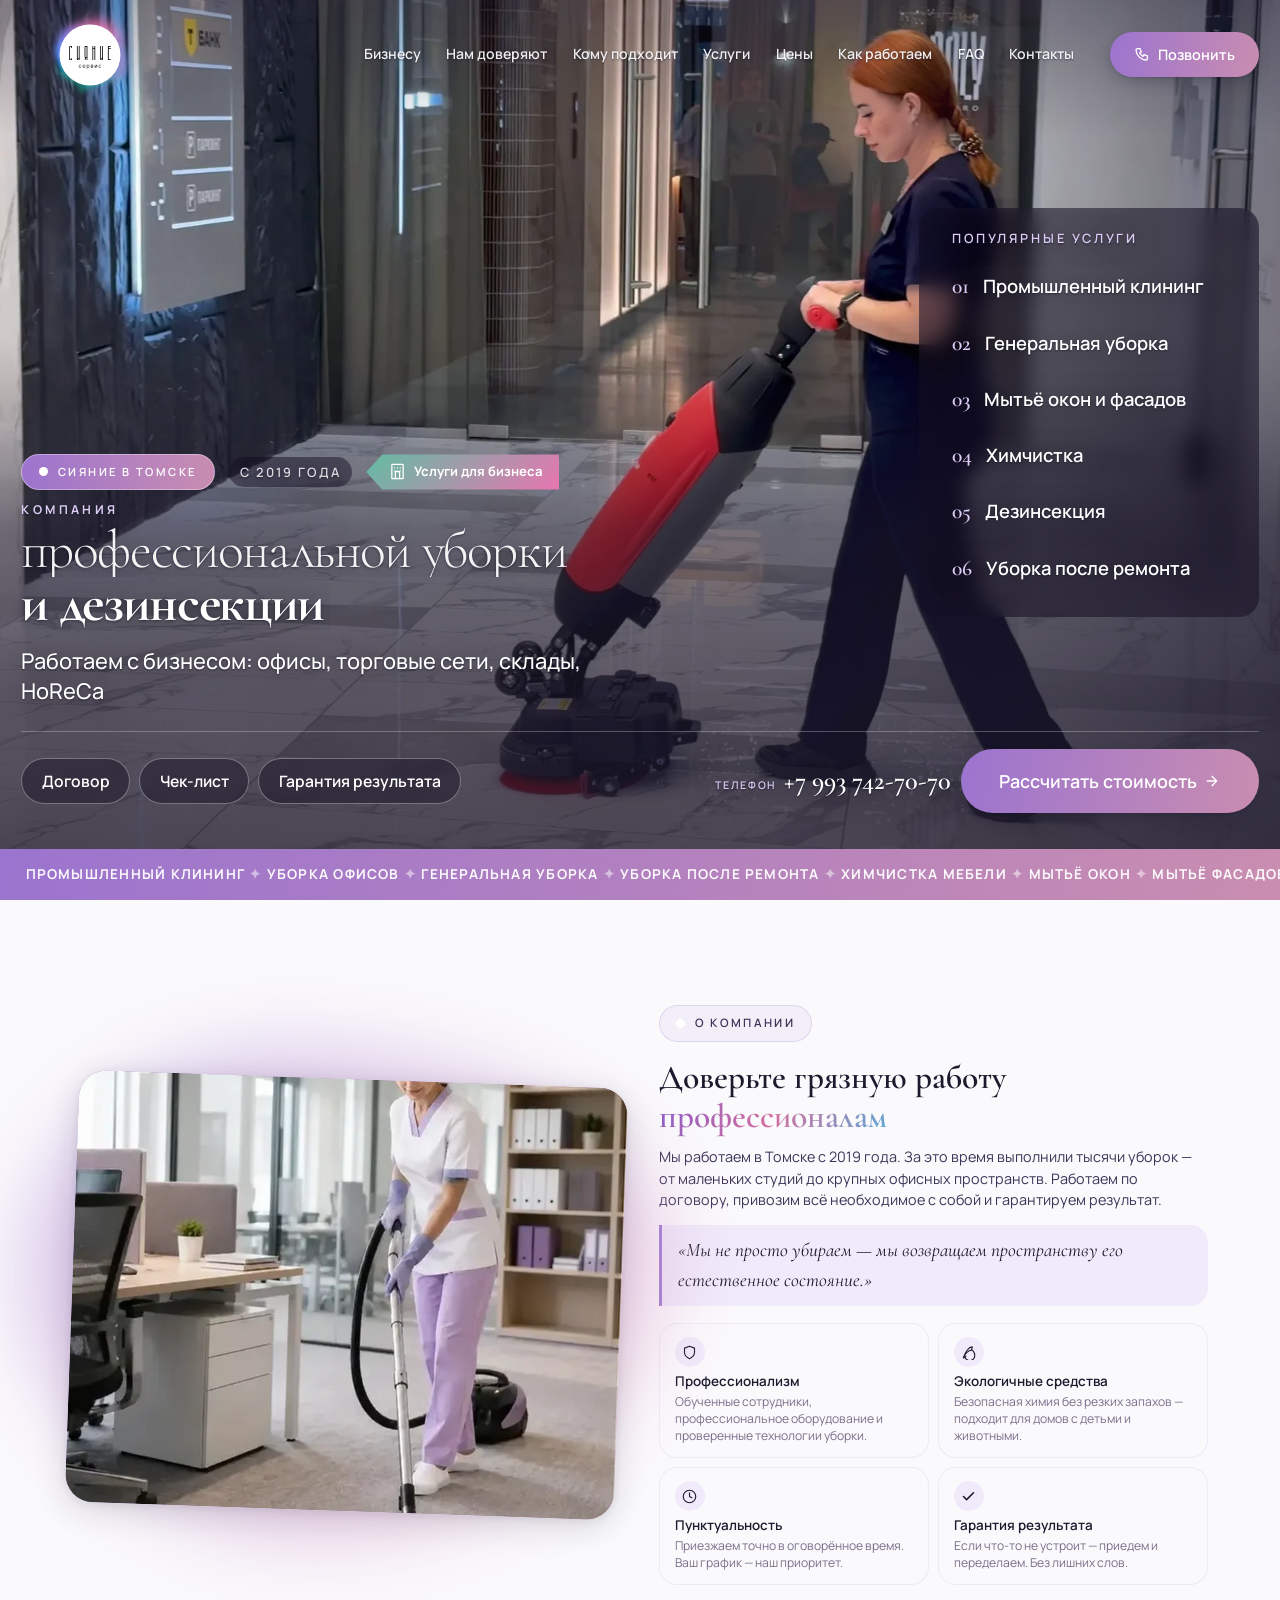
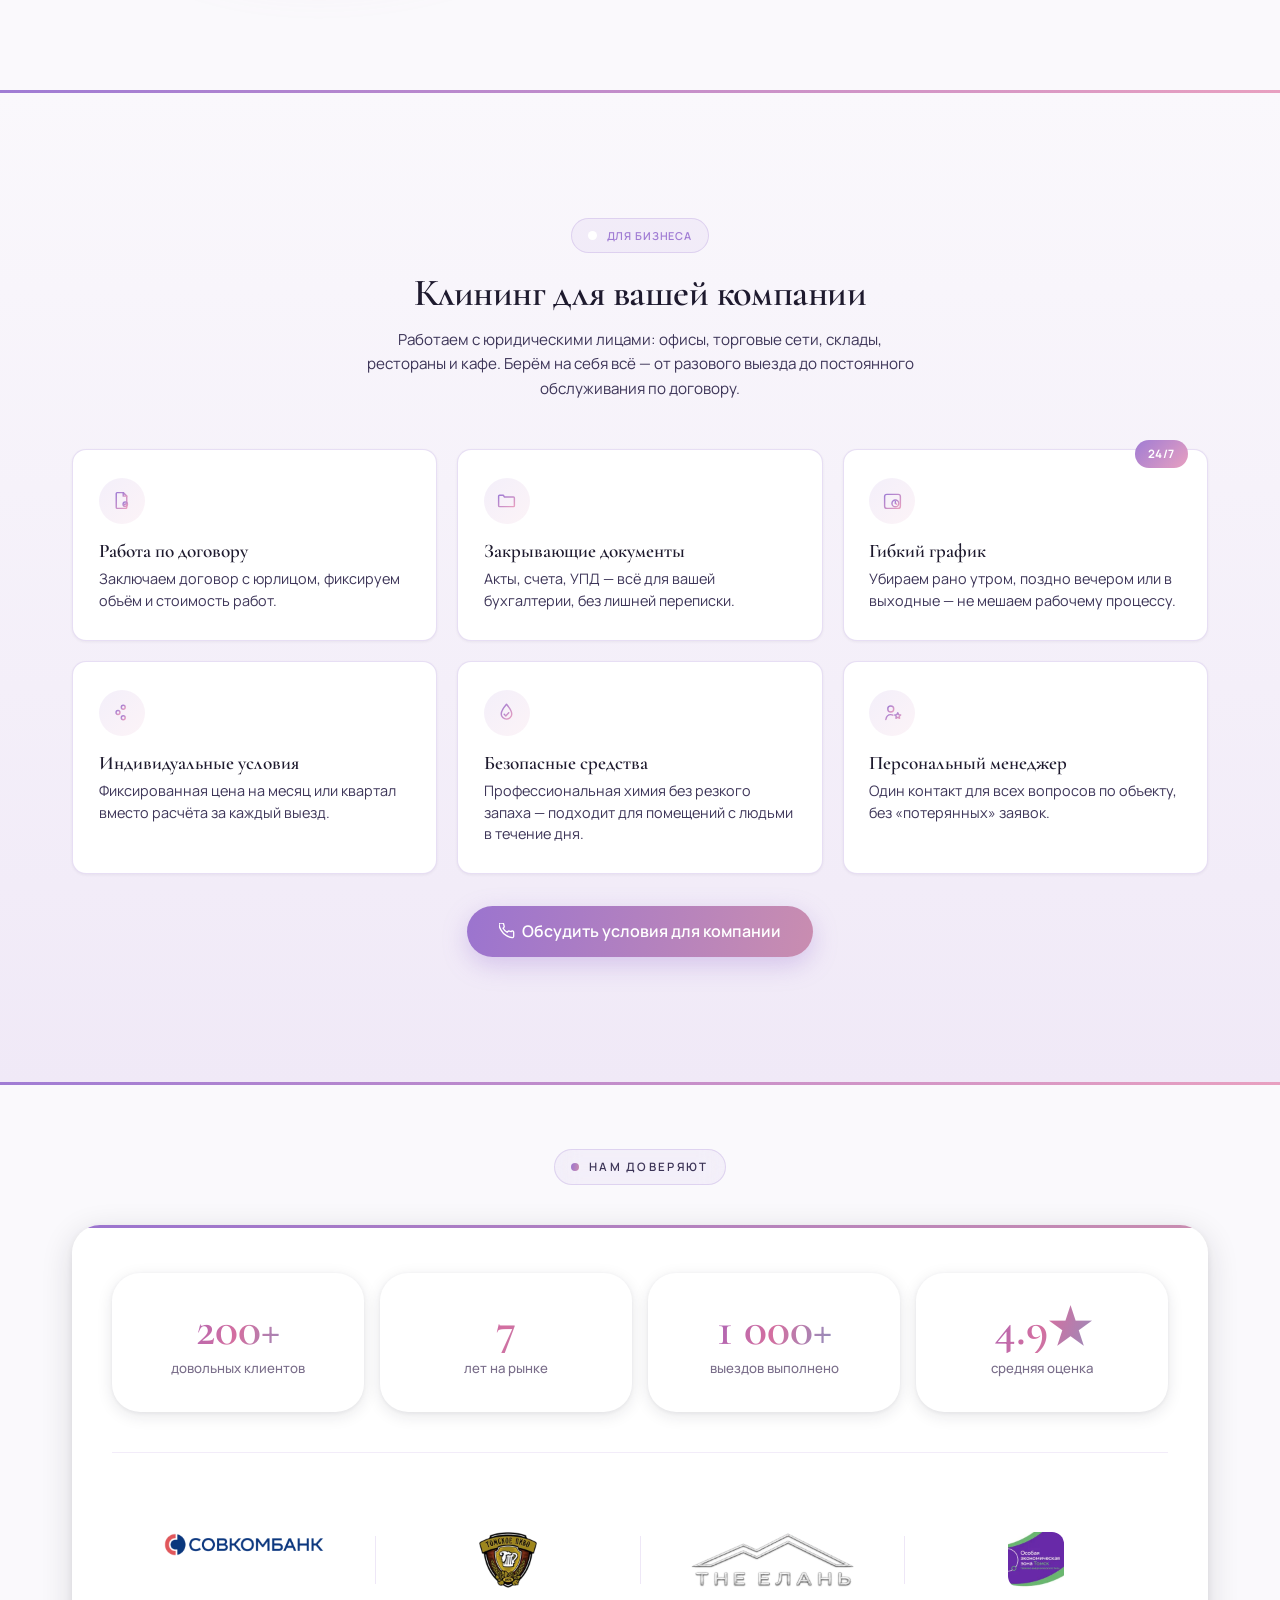
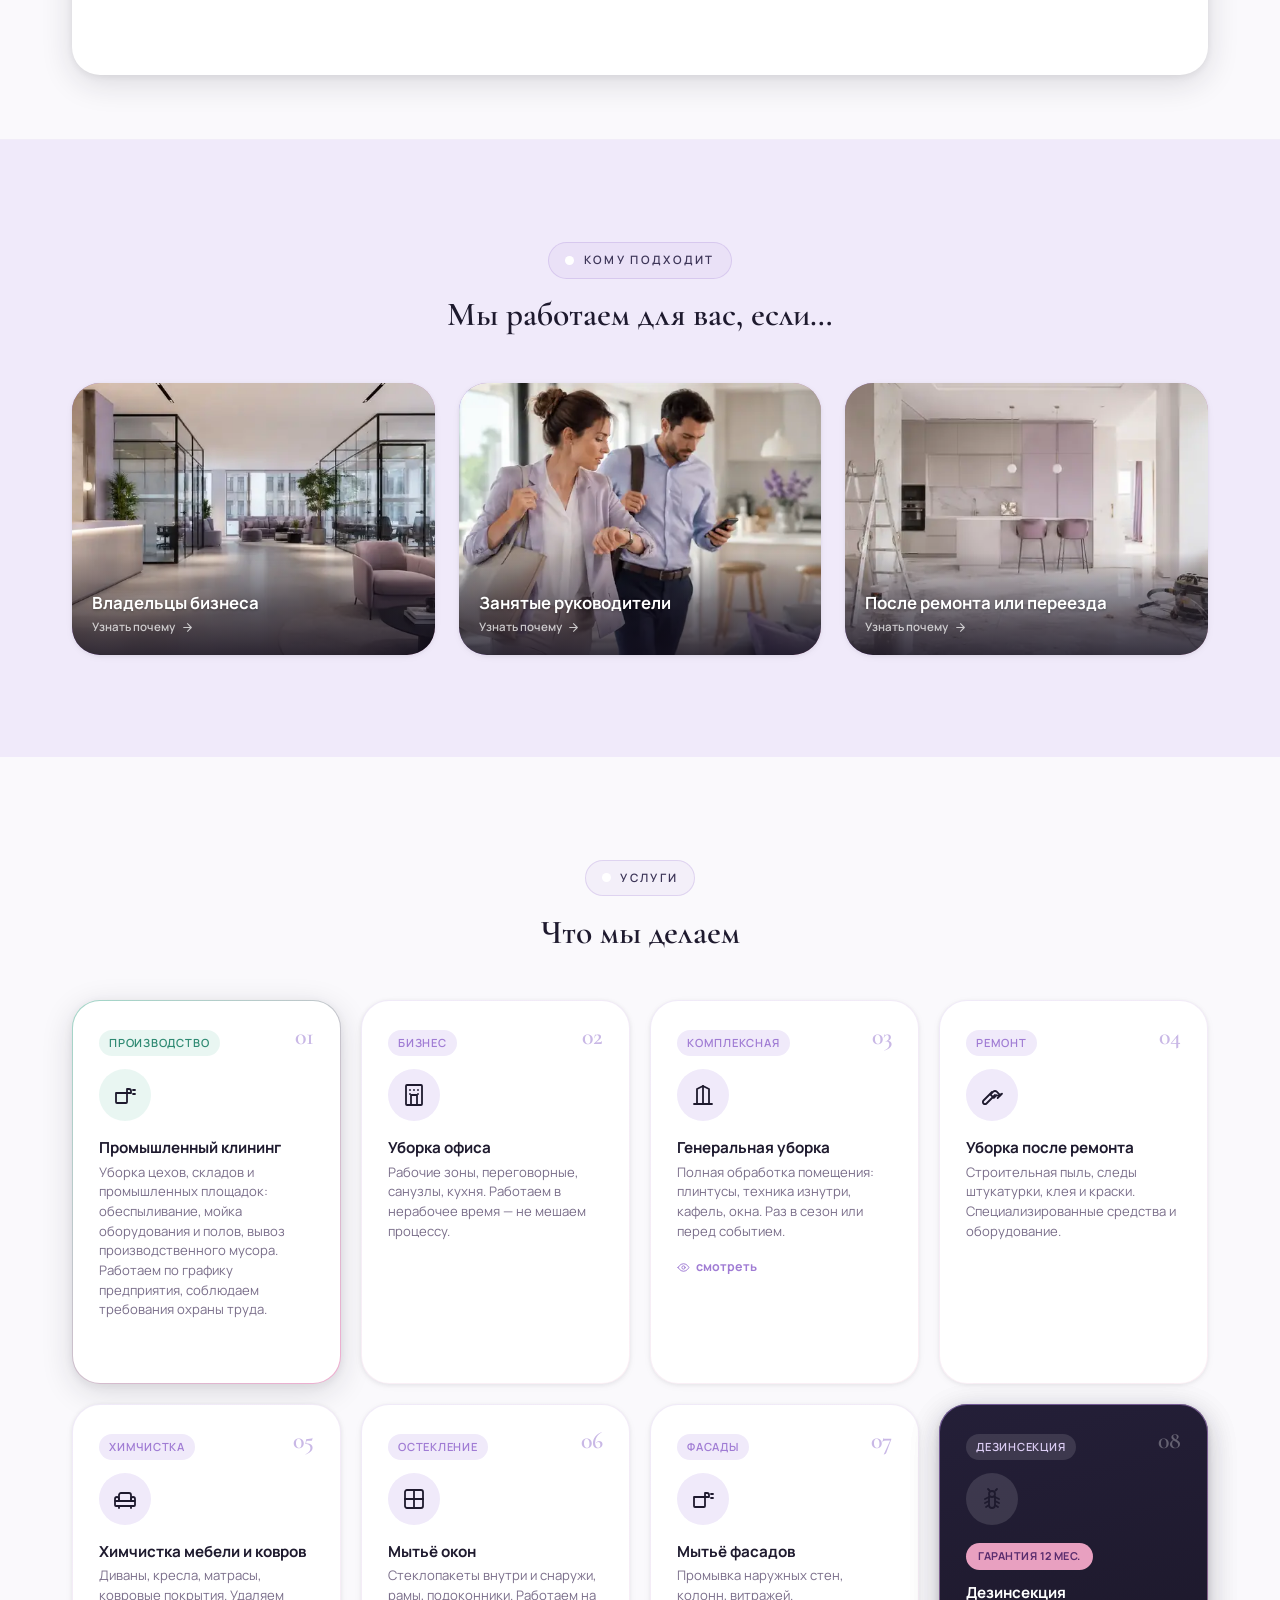
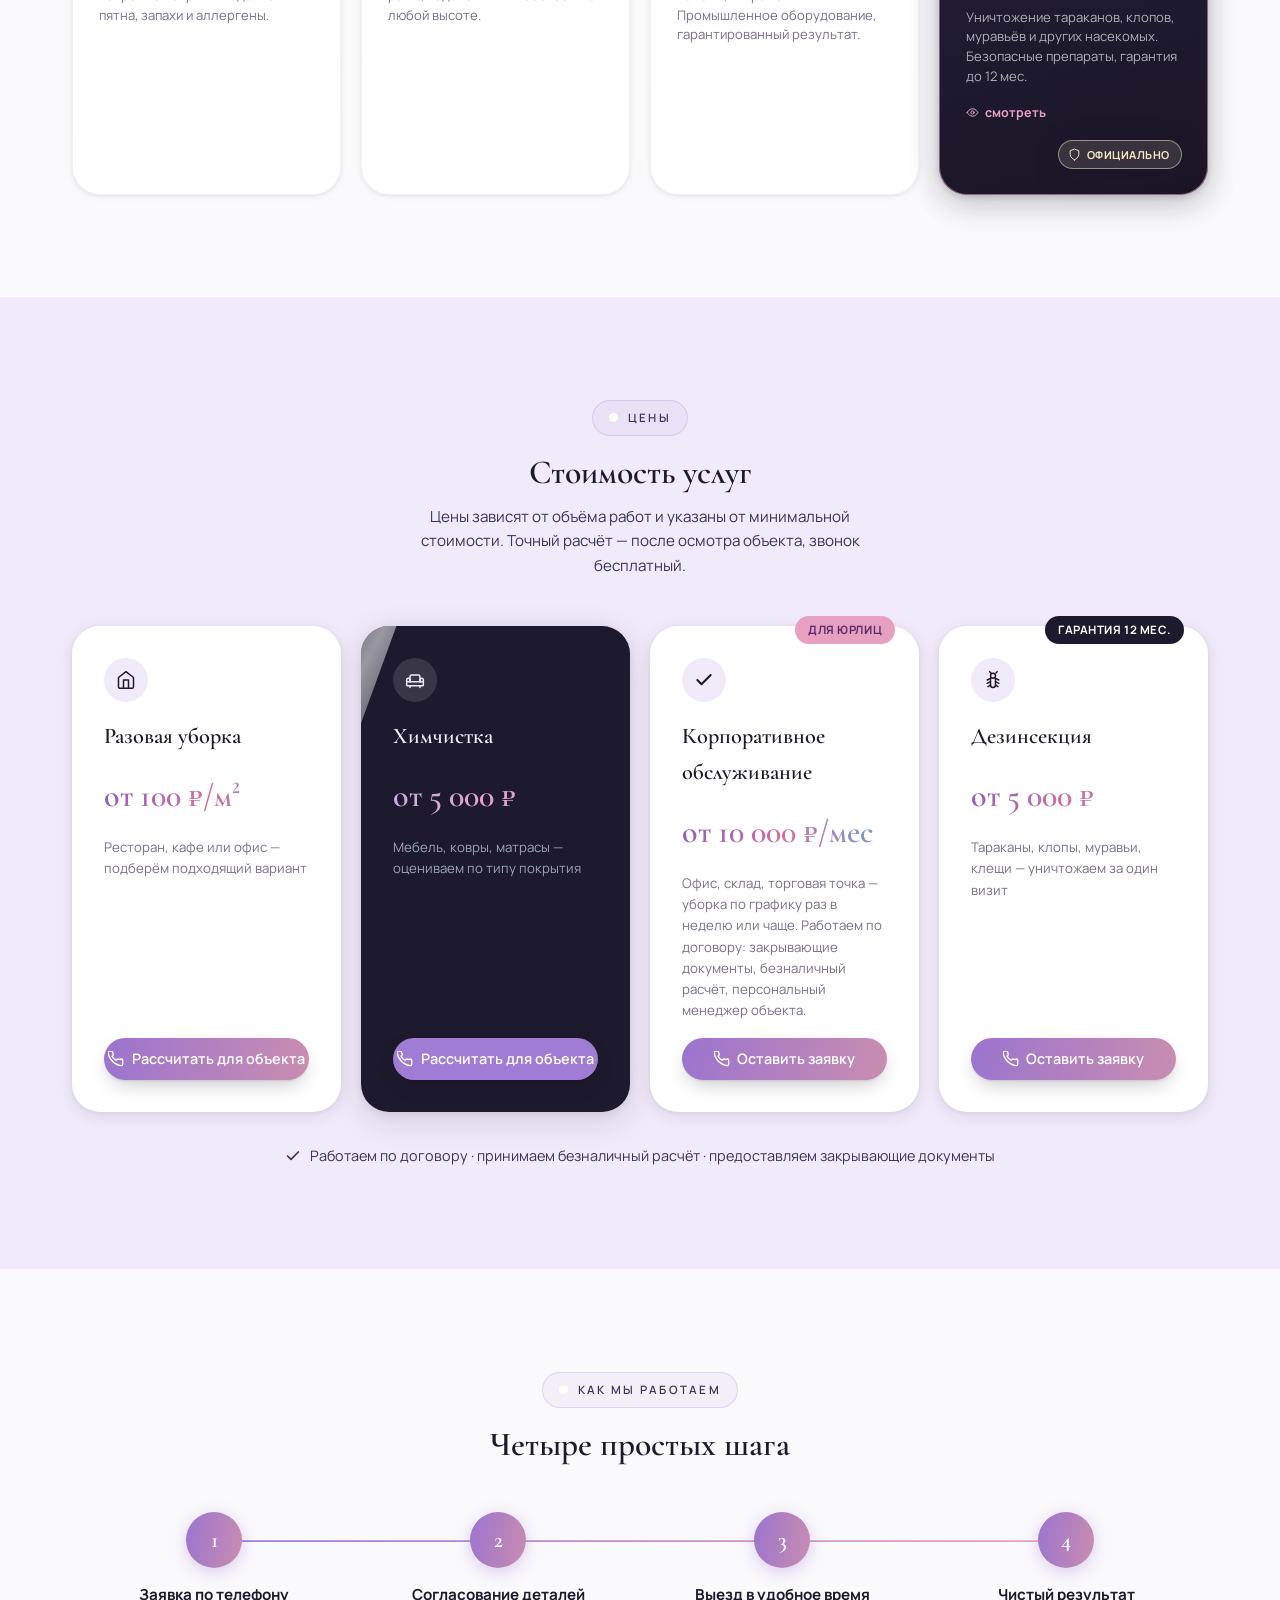
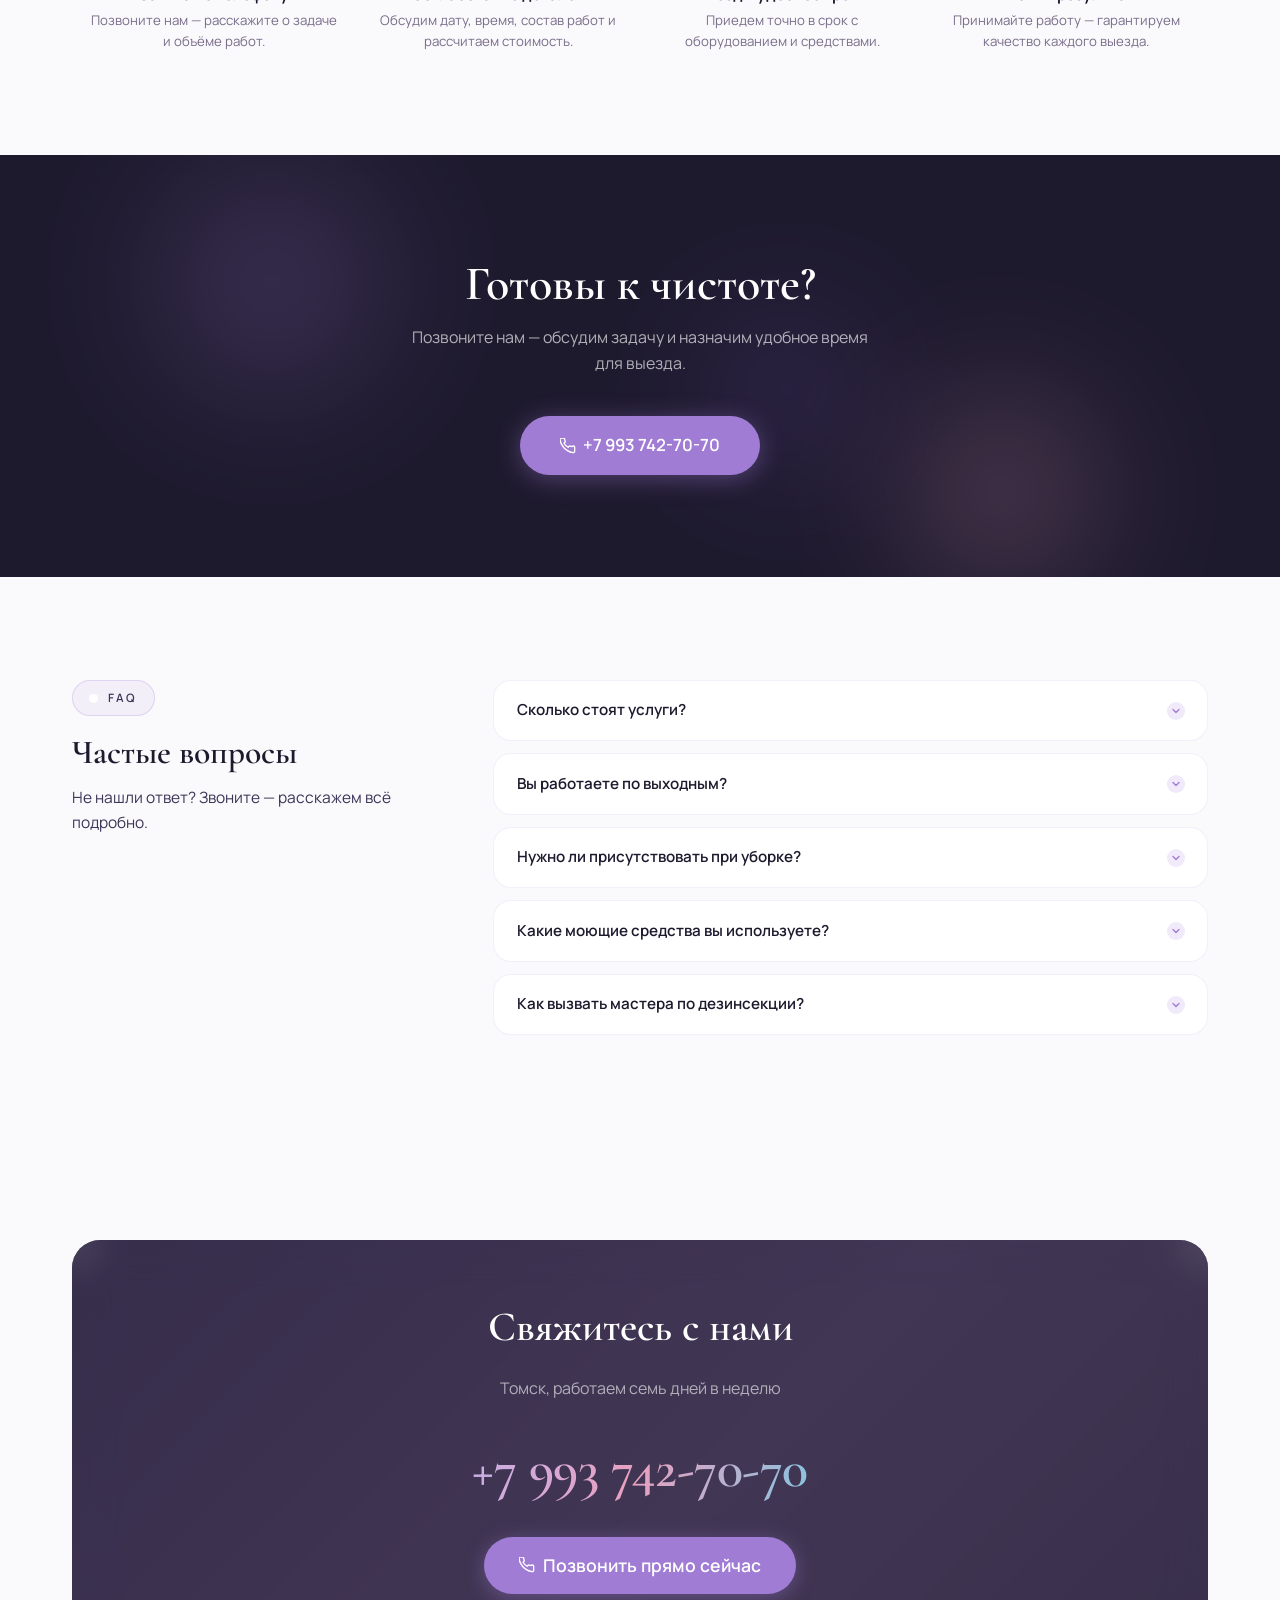
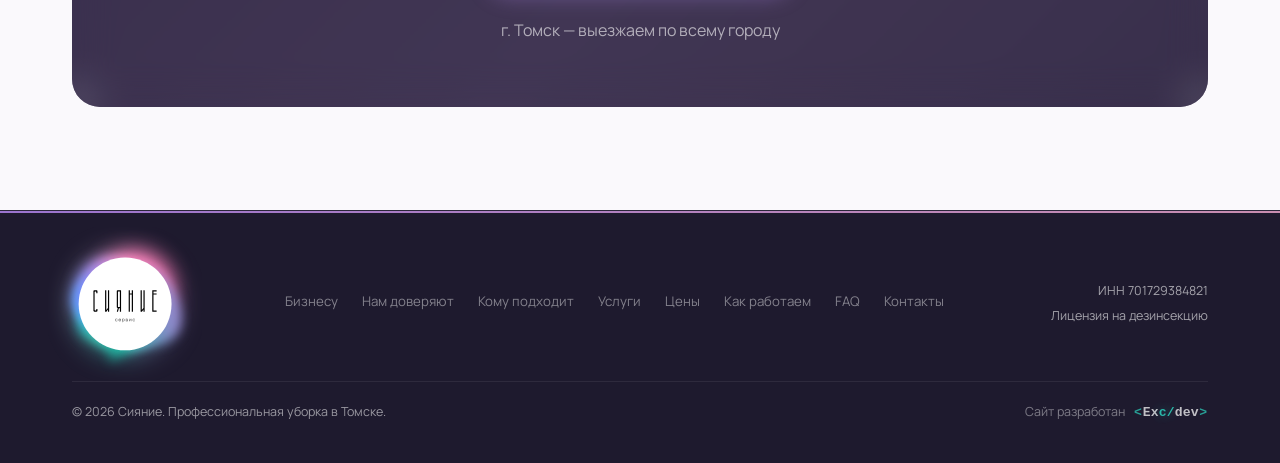
==== index.html @ 4f010d88 "Превью: dev @ 36a7091" ====
<!DOCTYPE html>
<html lang="ru">
<head>
<meta name="robots" content="noindex, nofollow">
<meta charset="UTF-8">
<meta name="viewport" content="width=device-width, initial-scale=1.0">
<title>Сияние — сервис уборки для бизнеса в Томске</title>
<meta name="description" content="Сияние — уборка и клининг для бизнеса в Томске: офисы, торговые сети, склады, HoReCa. Также уборка домов, химчистка, дезинсекция. Работаем по договору.">
<meta name="keywords" content="клининг для бизнеса, уборка офисов Томск, клининг офисов, уборка Томск,генеральная уборка Томск, химчистка мебели, дезинсекция, мытьё окон, уборка после ремонта">
<link rel="canonical" href="https://siyaniye-servis.ru/">
<meta http-equiv="Content-Security-Policy" content="upgrade-insecure-requests">

<!-- Open Graph -->
<meta property="og:type" content="website">
<meta property="og:title" content="Сияние — клининг для бизнеса и дома в Томске">
<meta property="og:description" content="Сияние — уборка и клининг для бизнеса в Томске: офисы, торговые сети, склады, HoReCa. Также уборка домов, химчистка, дезинсекция. Работаем по договору.">
<meta property="og:url" content="https://siyaniye-servis.ru/">
<meta property="og:image" content="https://siyaniye-servis.ru/images/logo_600x600.png">
<meta property="og:image:width" content="600">
<meta property="og:image:height" content="600">
<meta name="twitter:card" content="summary_large_image">
<meta name="twitter:title" content="Сияние — профессиональная уборка в Томске">
<meta name="twitter:description" content="Профессиональная уборка домов, офисов, химчистка, дезинсекция. Работаем в Томске.">

<!-- Favicon -->
<link rel="icon" href="images/favicon.ico" sizes="any">
<link rel="icon" href="images/favicon.png" type="image/png" sizes="32x32">
<link rel="icon" href="images/favicon-192.png" type="image/png" sizes="192x192">
<link rel="apple-touch-icon" href="images/apple-touch-icon.png">
<link rel="manifest" href="site.webmanifest">
<meta name="theme-color" content="#a07cd4">

<!-- Preload hero image -->
<!-- Постер первого экрана разный по ориентации, и предзагружать нужно ровно
     тот, что покажется. У <link> атрибут media работает штатно (в отличие от
     <source> внутри <video>), поэтому телефон тянет портретный кадр, десктоп —
     ландшафтный, и лишнего файла не качает ни тот, ни другой. -->
<link rel="preload" as="image" href="images/hero-video-poster-mobile.webp" media="(max-width: 767px)" fetchpriority="high">
<link rel="preload" as="image" href="images/hero-video-poster.webp" media="(min-width: 768px)" fetchpriority="high">

<!-- Fonts -->
<link rel="preconnect" href="https://fonts.googleapis.com">
<link rel="preconnect" href="https://fonts.gstatic.com" crossorigin>
<link rel="stylesheet" href="https://fonts.googleapis.com/css2?family=Manrope:wght@400;500;600;700&family=Cormorant+Garamond:ital,wght@0,300;0,500;0,600;0,700;1,500;1,600&display=swap" media="print" onload="this.media='all'">
<noscript><link rel="stylesheet" href="https://fonts.googleapis.com/css2?family=Manrope:wght@400;500;600;700&family=Cormorant+Garamond:ital,wght@0,300;0,500;0,600;0,700;1,500;1,600&display=swap"></noscript>

<!-- Schema.org LocalBusiness -->
<script type="application/ld+json">
{
  "@context": "https://schema.org",
  "@type": "HomeAndConstructionBusiness",
  "name": "Сияние",
  "description": "Профессиональная уборка,промышленный клининг,уборка офисов, химчистка, дезинсекция в Томске",
  "telephone": "+79937427070",
  "address": {
    "@type": "PostalAddress",
    "addressLocality": "Томск",
    "addressCountry": "RU"
  },
  "url": "https://siyaniye-servis.ru/",
  "sameAs": []
}
</script>
<!-- Schema.org FAQPage -->
<script type="application/ld+json">
{
  "@context": "https://schema.org",
  "@type": "FAQPage",
  "mainEntity": [
    {
      "@type": "Question",
      "name": "Сколько стоят услуги?",
      "acceptedAnswer": {
        "@type": "Answer",
        "text": "Цены зависят от объёма и вида работ. Позвоните нам по телефону +7 993 742-70-70 — рассчитаем стоимость за несколько минут."
      }
    },
    {
      "@type": "Question",
      "name": "Вы работаете по выходным?",
      "acceptedAnswer": {
        "@type": "Answer",
        "text": "Да, работаем семь дней в неделю. Уточните удобное время при звонке."
      }
    },
    {
      "@type": "Question",
      "name": "Нужно ли присутствовать при уборке?",
      "acceptedAnswer": {
        "@type": "Answer",
        "text": "Нет. Многие клиенты оставляют ключи и возвращаются уже в чистое помещение."
      }
    },
    {
      "@type": "Question",
      "name": "Какие моющие средства вы используете?",
      "acceptedAnswer": {
        "@type": "Answer",
        "text": "Профессиональные экологичные средства, безопасные для детей и животных. Всё необходимое привозим с собой."
      }
    },
    {
      "@type": "Question",
      "name": "Как вызвать мастера по дезинсекции?",
      "acceptedAnswer": {
        "@type": "Answer",
        "text": "Позвоните по номеру +7 993 742-70-70, укажите тип насекомых и площадь помещения — согласуем визит в течение дня."
      }
    }
  ]
}
</script>

<style>
/* === RESET & BASE === */
*, *::before, *::after { box-sizing: border-box; margin: 0; padding: 0; }
html { scroll-behavior: smooth; }
body {
  --ink: #1e1a2e;
  --ink-soft: #3d3558;
  --muted: #7a6e8a;
  --sky: #a07cd4;
  --sky-light: #f0eafa;
  --mint: #e8a0c0;
  --paper: #faf9fc;
  --paper-2: #ffffff;
  --hero-bg: #fdfcff;
  --line: rgba(30,26,46,.1);
  --grad: linear-gradient(100deg, #9b74cf, #c98db0);
  --r: 18px;
  --r-lg: 28px;
  --shadow-sm: 0 1px 4px rgba(30,26,46,.07), 0 2px 8px rgba(30,26,46,.04);
  --shadow-md: 0 4px 16px rgba(30,26,46,.10), 0 1px 4px rgba(30,26,46,.06);
  --shadow-lg: 0 8px 32px rgba(30,26,46,.14), 0 2px 8px rgba(30,26,46,.07);
  --ease: cubic-bezier(.22,.61,.36,1);
  --header-h: 110px;
  --marquee-h: 51px;
  /* Фактическую высоту нижней панели проставляет скрипт из offsetHeight:
     она складывается из паддингов и высоты кнопки, а Manrope грузится
     асинхронно — после swap константа разъехалась бы. Ноль здесь не
     запасное значение «на всякий случай», а рабочее: пока панель
     display:none (шире 480px), offsetHeight и есть 0. */
  --mobile-cta-h: 0px;
  background: var(--paper);
  color: var(--ink);
  font-family: 'Manrope', sans-serif;
  font-size: 16px;
  line-height: 1.6;
  -webkit-font-smoothing: antialiased;
}
@media (prefers-reduced-motion: reduce) {
  *, *::before, *::after { animation-duration: .01ms !important; transition-duration: .01ms !important; }
  .reveal { opacity: 1 !important; transform: none !important; }
  .hero-services-list .item { animation-delay: 0s !important; opacity: 1 !important; transform: none !important; }
  .price-card::before { display: none; }
  .price-card.featured { animation: none !important; }
  .price-badge { animation: none !important; }
  .advantage-badge { animation: none !important; }
  .b2b-card:hover { transform: none !important; }
  .b2b-card:hover .b2b-card-icon svg { transform: none !important; }
  .steps-row::before { clip-path: inset(0 0 0 0) !important; }
  .step-num { transition: none !important; }
  .booking-blob { animation: none !important; }
  .booking .btn-primary { animation: none !important; }
  summary::after, summary::before { transition: none !important; }
}
h1,h2,h3,h4 { font-family: 'Cormorant Garamond', Georgia, serif; line-height: 1.15; font-weight: 600; }
a { color: inherit; text-decoration: none; }
img { max-width: 100%; display: block; }
button { cursor: pointer; font-family: inherit; border: none; background: none; }

.skip-link {
  position: absolute; top: -100px; left: 1rem;
  background: var(--sky); color: #fff; padding: .5rem 1rem;
  border-radius: 0 0 var(--r) var(--r); font-weight: 600; z-index: 9999;
  transition: top .2s var(--ease);
}
.skip-link:focus { top: 0; }

/* === HERO ZONE (header + hero unified) === */
.hero-zone {
  position: relative;
  overflow: hidden;
  min-height: calc(100vh - var(--marquee-h));
  min-height: calc(100dvh - var(--marquee-h)); /* см. .hero: vh оставлен запасным для браузеров без dvh */
  background: var(--hero-bg);
}

/* === SPARKLES === */
.sparkle-container {
  position: absolute;
  inset: 0;
  pointer-events: none;
  z-index: 0;
  overflow: hidden;
}
.sparkle {
  position: absolute;
  clip-path: polygon(50% 0%, 65% 35%, 100% 50%, 65% 65%, 50% 100%, 35% 65%, 0% 50%, 35% 35%);
  opacity: 0;
  transform: scale(0) rotate(0deg);
  animation: sparkle-shine 2.2s ease-in-out forwards;
}
@keyframes sparkle-shine {
  0%   { transform: scale(0) rotate(0deg); opacity: 0; }
  50%  { transform: scale(1) rotate(90deg); opacity: .7; }
  100% { transform: scale(0) rotate(180deg); opacity: 0; }
}
@media (prefers-reduced-motion: reduce) {
  .sparkle { animation: none; display: none; }
}

/* === HEADER === */
/* Прозрачная шапка лежит поверх видео первого экрана: отрицательный
   margin-bottom «съедает» её собственную высоту в потоке, поэтому hero
   начинается на y:0 под ней. В макете шапка position:absolute внутри hero —
   здесь оставлен sticky, иначе меню пропадает на остальных секциях; на
   первом экране выглядит идентично макету. */
.site-header {
  position: sticky; top: 0; z-index: 100;
  height: var(--header-h);
  margin-bottom: calc(-1 * var(--header-h));
  display: flex; align-items: center;
  background: transparent;
  border-bottom: 1px solid transparent;
  transition: background .3s var(--ease), border-color .3s var(--ease), box-shadow .3s var(--ease);
}
.site-header .inner {
  max-width: 1600px; width: 100%; margin: 0 auto;
  padding: 0 clamp(.42rem,1.67vw,1.5rem);
  display: flex; align-items: center; gap: 1.5rem;
}
/* Логотип: бокс шире картинки — по краям SVG цветное свечение, при узком
   боксе его срезало бы краем экрана. Картинка центрируется трансформом. */
.site-logo { position: relative; width: 138px; height: 92px; flex-shrink: 0; display: block; }
.site-logo img {
  position: absolute; top: 50%; left: 50%;
  transform: translate(-50%,-50%);
  width: 138px; height: 138px; max-width: none; display: block;
}
.site-nav { display: flex; align-items: center; gap: .2rem; margin-left: auto; min-width: 0; flex-shrink: 1; }
.site-nav a {
  padding: .5rem .7rem;
  font-size: .88rem; font-weight: 600;
  color: rgba(255,255,255,.92);
  text-shadow: 0 1px 2px rgba(20,15,35,.5);
  border-radius: 999px;
  transition: background .2s var(--ease), color .2s var(--ease);
}
.site-nav a:hover { color: #fff; background: rgba(255,255,255,.14); }
.header-call {
  display: inline-flex; align-items: center; gap: .5rem;
  padding: .7rem 1.5rem; border-radius: 999px;
  background: var(--grad); color: #fff;
  font-size: .9rem; font-weight: 600; flex-shrink: 0;
  box-shadow: 0 1px 2px rgba(20,15,35,.1), 0 6px 16px -4px rgba(20,15,35,.3);
}
.header-call:hover { color: #fff; transform: translateY(-1px); }
.header-call svg { width: 16px; height: 16px; fill: none; stroke: currentColor; stroke-width: 2; stroke-linecap: round; }
.header-burger {
  display: none; width: 44px; height: 44px; margin-left: auto;
  flex-direction: column; justify-content: center; align-items: center; gap: 5px;
  border-radius: 10px;
  background: rgba(255,255,255,.12);
  backdrop-filter: blur(8px); -webkit-backdrop-filter: blur(8px);
  border: 1px solid rgba(255,255,255,.3);
}
.header-burger i { display: block; width: 20px; height: 1.6px; border-radius: 2px; background: #fff; transition: transform .3s var(--ease), opacity .3s var(--ease); }
.header-burger:focus-visible { outline: 2px solid var(--sky); outline-offset: 2px; }
/* крестик при открытом мобильном меню — поведение существующей шапки */
.header-burger[aria-expanded="true"] i:nth-child(1) { transform: translateY(6.6px) rotate(45deg); }
.header-burger[aria-expanded="true"] i:nth-child(2) { opacity: 0; }
.header-burger[aria-expanded="true"] i:nth-child(3) { transform: translateY(-6.6px) rotate(-45deg); }
@media (max-width: 1100px) {
  .site-nav a { padding: .5rem .45rem; font-size: .82rem; }
  .site-header .inner { gap: .8rem; }
  .header-call { padding: .62rem 1.15rem; font-size: .84rem; }
}
@media (max-width: 960px) {
  .site-nav, .header-call { display: none; }
  .header-burger { display: inline-flex; }
  .site-logo { width: 114px; height: 76px; }
  .site-logo img { width: 114px; height: 114px; }
}
@media (max-width: 480px) {
  .site-logo { width: 99px; height: 66px; }
  .site-logo img { width: 99px; height: 99px; }
  .header-burger { width: 40px; height: 40px; }
}

/* --- состояния при прокрутке (первый экран их не показывает) --- */
/* Glass — пока страницу активно листают */
.site-header.hdr-glass {
  background: rgba(255,255,255,0.93) !important;
  backdrop-filter: blur(20px);
  -webkit-backdrop-filter: blur(20px);
  border-bottom-color: rgba(160,124,212,.18);
  box-shadow: 0 1px 2px rgba(20,15,35,.06), 0 12px 32px -8px rgba(20,15,35,.16);
}
/* Merge — прокрутка остановилась, шапка растворяется в секции под собой */
.site-header.hdr-theme-light,
.site-header.hdr-theme-lavender,
.site-header.hdr-theme-dark {
  backdrop-filter: none;
  -webkit-backdrop-filter: none;
  border-bottom-color: transparent;
  box-shadow: none;
}
.site-header.hdr-theme-light { background: var(--paper); }
.site-header.hdr-theme-lavender { background: var(--sky-light); }
.site-header.hdr-theme-dark { background: var(--ink); }
/* На светлом фоне белый текст макета нечитаем — возвращаем тёмный */
.site-header.hdr-glass .site-nav a,
.site-header.hdr-theme-light .site-nav a,
.site-header.hdr-theme-lavender .site-nav a { color: var(--ink-soft); text-shadow: none; }
.site-header.hdr-glass .site-nav a:hover,
.site-header.hdr-theme-light .site-nav a:hover,
.site-header.hdr-theme-lavender .site-nav a:hover { color: var(--sky); background: rgba(160,124,212,.1); }
.site-header.hdr-theme-dark .site-nav a { text-shadow: none; }
.site-header.hdr-glass .header-burger,
.site-header.hdr-theme-light .header-burger,
.site-header.hdr-theme-lavender .header-burger { background: rgba(160,124,212,.1); border-color: rgba(160,124,212,.25); }
.site-header.hdr-glass .header-burger i,
.site-header.hdr-theme-light .header-burger i,
.site-header.hdr-theme-lavender .header-burger i { background: var(--ink); }

/* Логотип в подвале (бокс шире картинки — по той же причине, что и в шапке) */
.footer-logo { position: relative; display: block; flex-shrink: 0; align-self: center; }
.footer-logo img {
  position: absolute; top: 50%; left: 50%;
  transform: translate(-50%, -50%);
  max-width: none; display: block;
}
.footer-logo { width: 106px; height: 106px; }
.footer-logo img { width: 210px; height: 210px; }
@media (max-width: 1024px) {
  .footer-logo { width: 96px; height: 96px; }
  .footer-logo img { width: 190px; height: 190px; }
}

/* Mobile menu */
.mobile-menu {
  display: none; position: fixed; inset: 0; z-index: 99;
  background: rgba(255,255,255,.99); backdrop-filter: blur(24px);
  padding: 5.5rem 2rem 6rem;
  flex-direction: column; gap: 0;
}
.mobile-menu.open { display: flex; }
.mobile-menu a {
  font-family: 'Cormorant Garamond', serif;
  font-size: clamp(1.8rem, 6vw, 2.4rem); font-weight: 600;
  color: var(--ink); padding: .7rem 0;
  border-bottom: 1px solid rgba(160,124,212,.12);
  transition: color .2s, padding-left .2s;
  display: flex; align-items: center; gap: .6rem;
}
.mobile-menu a:hover { color: var(--sky); padding-left: .4rem; }
.mobile-menu a::before {
  content: '';
  display: block; width: 0; height: 2px;
  background: var(--grad); border-radius: 2px;
  transition: width .25s var(--ease);
  flex-shrink: 0;
}
.mobile-menu a:hover::before { width: 20px; }
.mobile-menu .btn {
  margin-top: 2rem; justify-content: center;
  font-size: 1.05rem; padding: 1rem;
}
.mobile-close {
  position: absolute; top: 1.2rem; right: 1.5rem;
  background: none; border: none; cursor: pointer;
  font-size: 1.5rem; color: var(--muted);
  padding: .5rem; border-radius: 8px;
  transition: color .2s, background .2s;
}
.mobile-close:hover { color: var(--sky); background: var(--sky-light); }

/* === BUTTONS === */
.btn {
  display: inline-flex; align-items: center; gap: .45rem;
  font-size: .9rem; font-weight: 600; border-radius: 999px;
  padding: .6rem 1.4rem; transition: all .25s var(--ease);
  white-space: nowrap; text-decoration: none;
}
.btn-primary {
  background: var(--grad); color: #fff;
  box-shadow: 0 1px 2px rgba(20,15,35,.08), 0 8px 20px -6px rgba(20,15,35,.28);
  border: none;
}
.btn-primary:hover {
  box-shadow: 0 2px 4px rgba(20,15,35,.10), 0 12px 28px -6px rgba(20,15,35,.34);
  opacity: .88;
  transform: translateY(-1px);
}
.btn-ghost {
  background: transparent; color: var(--sky);
  border: 1.5px solid var(--sky);
}
.btn-ghost:hover { background: var(--sky-light); }
.btn-lg { font-size: 1rem; padding: .8rem 2rem; }
.btn-xl { font-size: 1.05rem; padding: 1rem 2.5rem; }
.btn svg { width: 16px; height: 16px; fill: none; stroke: currentColor; stroke-width: 2; stroke-linecap: round; stroke-linejoin: round; flex-shrink: 0; }
@media (max-width: 400px) {
  .business-cta-btn { white-space: normal; text-align: center; padding: .8rem 1.4rem; }
}

/* === CONTAINER === */
.container { max-width: 1200px; margin: 0 auto; padding: 0 2rem; }
section { padding: clamp(4rem,8vw,7rem) 0; }

/* === REVEAL ANIMATION === */
.reveal { opacity: 0; transform: translateY(28px); transition: opacity .65s var(--ease), transform .65s var(--ease); }
.reveal.visible { opacity: 1; transform: none; }
.reveal-delay-1 { transition-delay: .1s; }
.reveal-delay-2 { transition-delay: .2s; }
.reveal-delay-3 { transition-delay: .3s; }
.reveal-delay-4 { transition-delay: .4s; }
.reveal-delay-5 { transition-delay: .5s; }

/* === HERO ===
   Перенесено из макета export-header-hero/index.html: вариант 10,
   набор «B · Равный вес» + «3 · Выход». Классы sc-b и fx-3 висят на <body>.
   =========================================================== */

/* --- базовые элементы первого экрана --- */
.hero-badge {
  display: inline-flex; align-items: center; gap: .6rem;
  padding: .5rem 1rem; border-radius: 999px;
  background: var(--grad); border: 1px solid rgba(255,255,255,.35);
  color: #fff; font-size: .7rem; font-weight: 600;
  letter-spacing: .2em; text-transform: uppercase;
}
.hero-badge-dot { width: 9px; height: 9px; border-radius: 50%; background: #fff; animation: pulseDot 2s var(--ease) infinite; }
@keyframes pulseDot { 0%,100% { opacity: 1; transform: scale(1); } 50% { opacity: .45; transform: scale(.7); } }
.hero-year { margin: 0; font-size: .72rem; font-weight: 600; letter-spacing: .16em; text-transform: uppercase; color: var(--ink-soft); }
.hero-badge-b2b {
  display: inline-flex; align-items: center; gap: .5rem;
  padding: .44rem 1rem .44rem 1.35rem;
  background: linear-gradient(135deg,#63bca3,#e776b1);
  color: #fff; font-size: .78rem; font-weight: 700;
  clip-path: polygon(16px 0,100% 0,100% 100%,16px 100%,0 50%);
}
.hero-badge-b2b svg { width: 17px; height: 17px; fill: none; stroke: currentColor; stroke-width: 1.8; stroke-linecap: round; stroke-linejoin: round; }
.hero-year-row { display: flex; align-items: center; gap: 1rem; flex-wrap: wrap; }
.hero h1 { font-family: 'Cormorant Garamond', serif; font-weight: 600; font-size: clamp(2rem,3.4vw,3.4rem); line-height: .98; letter-spacing: -.02em; margin: .6rem 0 0; }
.hero-kicker { display: block; font-family: 'Manrope', sans-serif; font-size: .72rem; font-weight: 700; letter-spacing: .22em; text-transform: uppercase; color: var(--sky); margin-bottom: .5rem; }
.hero-line--thin { font-weight: 300; }
.hero-line--bold { font-weight: 700; }
.hero-b2b-line { margin: .9rem 0 0; font-size: .95rem; font-weight: 500; color: var(--ink-soft); }
.hero-chip {
  display: inline-block; font-size: .8rem; font-weight: 600; color: #3c3489;
  background: rgba(255,255,255,.55); padding: .44rem .9rem; border-radius: 999px;
  border: 1px solid rgba(160,124,212,.25);
  backdrop-filter: blur(14px); -webkit-backdrop-filter: blur(14px);
}
.hero-phone { display: inline-flex; align-items: baseline; gap: .5rem; font-family: 'Cormorant Garamond', serif; font-size: 1.5rem; font-weight: 600; color: var(--ink); }
.hero-phone small { font-family: 'Manrope', sans-serif; font-size: .66rem; font-weight: 600; letter-spacing: .16em; text-transform: uppercase; color: var(--sky); }
.hero-services-label { font-size: .72rem; font-weight: 600; letter-spacing: .16em; text-transform: uppercase; color: var(--ink-soft); }
.hero-services-list .item { display: flex; align-items: baseline; gap: 1rem; padding: .9rem 0; border-bottom: 1px solid rgba(160,124,212,.18); text-decoration: none; color: inherit; }
.hero-services-list .item:last-child { border-bottom: none; }
.hero-services-list .num { font-family: 'Cormorant Garamond', serif; font-size: 1.35rem; font-weight: 600; color: var(--sky); }
.hero-services-list .name { font-size: 1rem; font-weight: 600; flex: 1; }

/* --- блок 0: общая структура --- */
.hero { position: relative; z-index: 0; overflow: hidden; padding: 0; min-height: calc(100vh - var(--marquee-h)); background: var(--hero-bg); }
/* dvh идёт второй строкой намеренно: браузер без поддержки единицы отбросит
   правило и останется на 100vh. На iOS Safari 100vh считается от экрана без
   адресной строки, из-за чего низ первого экрана (кнопка, телефон) уезжал
   под неё; dvh мерит видимую область. */
.hero { min-height: calc(100dvh - var(--marquee-h)); }
/* Подложка под видео: раньше тут была тёмная сине-фиолетовая заливка
   (linear-gradient(160deg,#241f38,#1a1626)) — её убрали. Вместо цвета
   лежит первый кадр ролика, поэтому до загрузки видео не мелькает ни
   синева, ни белизна, на которой пропал бы белый текст. */
.hero-media {
  position: absolute; inset: 0; z-index: 0; overflow: hidden;
}
/* Постер вынесен из фона .hero-media в ::before, чтобы лежать ровно тем же
   слоем, что и ролик: любая обработка кадра должна попадать на оба, иначе в
   момент проявления виден скачок экспозиции. Осветление отсюда убрано (см.
   ниже), но слой оставлен — он же даёт постеру собственный бокс под фильтр,
   если обработка вернётся. */
.hero-media::before {
  content: ''; position: absolute; inset: 0;
  background: url('images/hero-video-poster.webp') center/cover no-repeat;
}
/* Осветления кадра больше нет ни на одном брейкпоинте. Стояло brightness(1.12),
   и это работало против читаемости: ролик и без того светлый, обе съёмки идут
   в холлах с белым мрамором и в помещениях с белыми стенами. Замер по реальным
   пикселям на 1440: с фильтром белый заголовок держал 1.44:1 при пороге 3:1 для
   крупного текста. Осветление лечится градиентом скрима, но градиент пришлось
   бы гнать до почти непрозрачного — дешевле не портить кадр на входе. */
.hero-media video,
.hero-media img { position: absolute; inset: 0; width: 100%; height: 100%; object-fit: cover; object-position: center; display: block; }
/* Ролик проявляется поверх постера, а не подменяет его щелчком. Класс вешает
   скрипт по canplay (не loadeddata — там готов только первый кадр, и на
   слабой сети видео тут же встаёт). Постер остаётся лежать под видео и
   после: если ролик подвиснет, под ним окажется кадр, а не пустота. */
.hero-media video { opacity: 0; transition: opacity .7s ease; }
.hero-media video.is-ready { opacity: 1; }
.hero-scrim { position: absolute; inset: 0; z-index: 1; pointer-events: none; }
.hero-inner { position: relative; z-index: 2; max-width: 1600px; width: 100%; margin: 0 auto; min-height: calc(100vh - var(--marquee-h)); }
.hero-inner { min-height: calc(100dvh - var(--marquee-h)); }
/* Порядок правил против макета переставлен: там `display:none` стояло ПОСЛЕ
   медиазапроса и перекрывало его — при «уменьшить движение» постер не
   показывался, оставался только тёмный градиент-подложка. */
.hero-media .hero-poster-fallback { display: none; }
@media (prefers-reduced-motion: reduce) {
  .hero-media video { display: none; }
  .hero-media .hero-poster-fallback { display: block; }
}
/* Портретный кадр вместо ландшафтного, обрезанного по центру: у 16:9 в
   портретную рамку попадала середина кадра — машина крупным планом без
   помещения вокруг. Мобильный постер снят с мобильного же ролика, поэтому
   он ещё и совпадает с его первым кадром — проявление идёт без сдвига кадра. */
@media (max-width: 767px) {
  .hero-media::before { background-image: url('images/hero-video-poster-mobile.webp'); }
}

/* --- вариант 10 --- */
/* Затемнение направленное, а не симметричное: в макете кадр гасила радиальная
   виньетка (до .72 по краям и .30 уже в середине) — она темнила всё подряд,
   включая центр, где текста нет. Здесь центр чистый, притемнены полосы под
   текстом: низ (заголовок, чипы, телефон, кнопка), правый край (список услуг)
   и узкая полоса под шапкой.

   ЗНАЧЕНИЯ ПОДОБРАНЫ ЗАМЕРОМ, НЕ НА ГЛАЗ — не «чистить» затемнение обратно.
   Мерилось по реальным пикселям рендера, а не по формуле: 12 кадров ролика,
   99-й перцентиль яркости по content-box элемента, худший из кадров. Скрипты
   в _qa/ (build-sheet.js + measure.py), там же сохранены исходные замеры.
   Прежние .70/.46/.20 и .45/.12 давали на 1440×900:
       заголовок 1.44   подзаголовок 2.41   услуги 1.26   год 1.43   чипы 3.53
   при порогах 3:1 для заголовка (крупный текст) и 4.5:1 для остальных —
   то есть не проходило ничего. С этими значениями, снятым brightness,
   панелью под списком и плашками:
       заголовок 3.66   подзаголовок 6.19   услуги 6.55   год 6.32   чипы 12.48
   Нижняя точка намеренно .78, а не плотнее: с .90 чипы давали 14.0 при пороге
   4.5, то есть низ кадра гасился впустую. Заголовок от этого не пострадал —
   он живёт на 27–43% высоты, а не у самого низа.
   Если меняется ролик — прогнать замер заново, кадры будут другие. */
.hero--v10 .hero-scrim { background:
  linear-gradient(to top,rgba(30,26,46,.78) 0%,rgba(30,26,46,.70) 18%,rgba(30,26,46,.54) 38%,rgba(30,26,46,.20) 50%,rgba(30,26,46,0) 60%),
  linear-gradient(to left,rgba(30,26,46,.55) 0%,rgba(30,26,46,.20) 20%,rgba(30,26,46,0) 34%),
  linear-gradient(to bottom,rgba(30,26,46,.34) 0%,rgba(30,26,46,0) 16%),
  radial-gradient(120% 95% at 50% 50%,rgba(30,26,46,0) 62%,rgba(30,26,46,.20) 100%); }
.hero--v10 .hero-inner {
  display: grid; grid-template-columns: minmax(0,1fr) auto; grid-template-rows: auto 1fr auto;
  gap: 1.5rem clamp(1.5rem,4vw,3.5rem);
  padding: calc(var(--header-h) + .5rem) clamp(1.25rem,5vw,4.5rem) clamp(1.6rem,4vh,3rem);
  color: #fff;
  text-shadow: 0 1px 2px rgba(20,15,35,.55), 0 2px 24px rgba(20,15,35,.5);
}
.hero--v10 .hero-content { grid-column: 1; grid-row: 1 / span 2; display: flex; flex-direction: column; align-items: flex-start; gap: .9rem; max-width: min(980px,94%); }
.hero--v10 .hero-heading { margin-top: auto; }
.hero--v10 .hero-badge { text-shadow: none; padding: .42rem .9rem; font-size: .63rem; letter-spacing: .22em; }
.hero--v10 .hero-badge-dot { width: 7px; height: 7px; }
.hero--v10 .hero-badge-b2b { text-shadow: none; font-size: .72rem; }
/* «С 2019 года» — на плашке, как соседи по строке. В ряду из трёх элементов
   .hero-badge и .hero-badge-b2b стояли на подложках, а год оставался голым
   текстом поверх кадра: 1.43:1 на десктопе, 2.45:1 на мобильном. Решение то же,
   что у соседей, — так ряд не расползается по базовой линии; опускать строку
   ниже, в плотную часть скрима, нельзя по той же причине. */
.hero--v10 .hero-year { color: rgba(255,255,255,.82); font-size: .72rem; background: rgba(20,15,35,.45); padding: .3rem .7rem; border-radius: 999px; }
.hero--v10 .hero-year-row { gap: .9rem; margin-bottom: .9rem; }
.hero--v10 h1 { color: #fff; font-size: clamp(2.3rem,5.4vw,4.9rem); line-height: .95; letter-spacing: -.025em; margin: 0; }
.hero--v10 .hero-kicker { color: #dccdf5; letter-spacing: .3em; font-size: .7rem; margin-bottom: .5rem; }
.hero--v10 .hero-line--thin { font-weight: 300; color: rgba(255,255,255,.94); }
/* один ролик на весь экран: отдельного видео под заголовком больше нет,
   заголовок — обычный белый текст с двойной тенью для читаемости */
.hero--v10 .hero-title { position: relative; }
.hero--v10 .hero-title > h1 { text-shadow: 0 1px 3px rgba(20,15,35,.55), 0 2px 28px rgba(20,15,35,.5); }
.hero--v10 .hero-b2b-line { color: #fff; font-size: clamp(1.05rem,1.5vw,1.35rem); font-weight: 500; margin: 1rem 0 0; max-width: 38ch; line-height: 1.45; }
.hero--v10 .hero-services { grid-column: 2; grid-row: 1 / span 2; align-self: center; justify-self: end; min-width: 300px; padding-left: 1.8rem; border-left: 1px solid rgba(255,255,255,.28); }
.hero--v10 .hero-services-label { color: #dccdf5; font-size: .74rem; letter-spacing: .22em; }
.hero--v10 .hero-services-list { margin-top: .6rem; }
.hero--v10 .hero-services-list .item { padding: .6rem 0; border-bottom: none; color: #fff; gap: .85rem; transition: opacity .2s var(--ease); }
.hero--v10 .hero-services-list .item:hover { opacity: .72; }
.hero--v10 .hero-services-list .num { color: #dccdf5; font-size: 1.25rem; }
.hero--v10 .hero-services-list .name { font-size: 1.05rem; font-weight: 600; }
.hero--v10 .hero-services-list .arrow { display: none; }
.hero--v10 .hero-footer { grid-column: 1 / -1; grid-row: 3; display: flex; flex-wrap: wrap; align-items: center; gap: .6rem; padding-top: 1.1rem; border-top: 1px solid rgba(255,255,255,.26); }
/* Подложка чипов тёмная, а не светлая. Раньше было rgba(255,255,255,.10) —
   белый текст лежал на подложке, которая сама себя подсвечивает: чип с
   blur(6px) поверх светлого кадра давал на десктопе 3.53:1 при пороге 4.5.
   Градиентом это не лечится в принципе, потому что осветляет чип собственный
   фон, а не кадр под ним. На мобильном чипы и до правки проходили (5.34) —
   там под ними плотный нижний градиент; правка глобальная ради единообразия
   и запаса, мобильные значения от неё только выросли. */
.hero--v10 .hero-chip { color: #fff; background: rgba(20,15,35,.45); border-color: rgba(255,255,255,.34); font-size: .9rem; padding: .5rem 1.05rem; text-shadow: none; backdrop-filter: blur(6px); -webkit-backdrop-filter: blur(6px); }
.hero--v10 .hero-phone { color: #fff; margin-left: auto; font-size: 1.4rem; }
.hero--v10 .hero-phone small { color: #dccdf5; }
.hero--v10 .hero-footer .btn-lg { text-shadow: none; }
@media (max-width: 960px) {
  /* на мобильном весь текст внизу — верх и середину отпускаем светлее */
  .hero--v10 .hero-scrim { background: linear-gradient(180deg,rgba(30,26,46,.34) 0%,rgba(30,26,46,.04) 22%,rgba(30,26,46,.42) 58%,rgba(30,26,46,.86) 100%); }
  .hero--v10 .hero-inner { display: flex; flex-direction: column; justify-content: flex-end; gap: 1.2rem; overflow-x: hidden; }
  .hero--v10 .hero-content { max-width: 100%; min-width: 0; }
  .hero--v10 .hero-services { min-width: 0; max-width: 100%; padding-left: 0; border-left: none; border-top: 1px solid rgba(255,255,255,.26); padding-top: 1rem; }
  /* «Популярные услуги» — горизонтальная лента со снапом и маской у правого края.
     Растяжка градиента с 88% до 80%: на 12% ширины (≈45px) обрыв был слишком
     резкий, «02 Генеральн|ая» читалось как сломанная вёрстка, а не как намёк
     пролистать. padding-right парный к маске: он даёт ленте прокрутиться на
     ширину зоны затухания, иначе в самом конце прокрутки последний пункт
     навсегда оставался бы полупрозрачным — тот же баг, только с другого края. */
  .hero--v10 .hero-services-list {
    display: flex; flex-wrap: nowrap; overflow-x: auto; width: 100%; max-width: 100%; min-width: 0;
    gap: 1.6rem; margin-top: .5rem; padding-bottom: .2rem; padding-right: 20%;
    scroll-snap-type: x proximity; -webkit-overflow-scrolling: touch; scrollbar-width: none;
    -webkit-mask-image: linear-gradient(90deg,#000 0,#000 80%,transparent 100%);
    mask-image: linear-gradient(90deg,#000 0,#000 80%,transparent 100%);
  }
  .hero--v10 .hero-services-list::-webkit-scrollbar { display: none; }
  .hero--v10 .hero-services-list .item { flex: 0 0 auto; white-space: nowrap; scroll-snap-align: start; border-bottom: none; padding: .35rem 0; }
  .hero--v10 .hero-phone { margin-left: 0; }
}
/* Скрим мобильного кадра построен по замеру, а не на глаз, и мерился не по
   постеру, а по одиннадцати кадрам ролика: постер — одна секунда из десяти, а
   на 6-й секунде в кадр въезжает самый светлый участок пола, и настроенный по
   постеру градиент там проседал до 4.34:1. Отсюда ступенька .62 ровно на
   верхней границе h1 (38% высоты хиро) и полка .67–.69 ниже, где весь низ
   занимает светлый мрамор. Верхние 28% оставлены почти чистыми: текста там
   нет, и кадр должен читаться как кадр, а не как тёмная плашка.
   Блок стоит после медиазапроса 960px намеренно — селектор тот же, и при
   обратном порядке правило оттуда перекрыло бы это по каскаду. */
@media (max-width: 767px) {
  .hero--v10 .hero-scrim { background: linear-gradient(180deg,
    rgba(30,26,46,.34) 0%,
    rgba(30,26,46,.06) 16%,
    rgba(30,26,46,.18) 28%,
    rgba(30,26,46,.62) 38%,
    rgba(30,26,46,.67) 58%,
    rgba(30,26,46,.69) 82%,
    rgba(30,26,46,.92) 100%); }
}
@media (max-width: 480px) {
  .hero--v10 .hero-footer .btn-lg { width: 100%; justify-content: center; }
  /* Нижняя панель «Позвонить / Услуги» — position:fixed, из потока она выпала
     и накрывала собой кнопку «Рассчитать стоимость». Хиро резервирует место
     сам. Порог именно 480px, а не 767: панель включается в этом же блоке, а на
     481–767px её нет и резерв был бы дырой внизу экрана.

     Вычитаем --marquee-h, потому что резервировать нужно не всю высоту панели.
     Хиро кончается на 100dvh - marquee-h, ниже идёт бегущая строка — и панель
     перекрывает сначала её, а на хиро залезает только тем, что осталось сверху.
     Резерв во всю высоту панели давал полосу пустоты под кнопкой в полсотни
     пикселей. max() страхует случай, когда панель окажется ниже строки.
     env() прибавляем к высоте панели: её собственные паддинги safe-area не
     учитывают, так что зону индикатора нужно перешагнуть отдельно. */
  .hero--v10 .hero-inner {
    padding-bottom: calc(clamp(1.6rem,4vh,3rem) + max(0px, var(--mobile-cta-h) + env(safe-area-inset-bottom, 0px) - var(--marquee-h)));
  }
}

/* --- масштаб «B · Равный вес» --- */
body.sc-b .hero--v10 .hero-inner { max-width: none; padding-left: clamp(.42rem,1.67vw,1.5rem); padding-right: clamp(.42rem,1.67vw,1.5rem); }
body.sc-b .hero--v10 h1 { font-size: clamp(2.2rem,4.2vw,4rem); line-height: .98; }
body.sc-b .hero--v10 .hero-kicker { font-size: .76rem; letter-spacing: .28em; }
body.sc-b .hero--v10 .hero-b2b-line { font-size: clamp(1.15rem,1.7vw,1.55rem); max-width: 40ch; line-height: 1.4; }
body.sc-b .hero--v10 .hero-badge { font-size: .7rem; padding: .5rem 1.05rem; }
body.sc-b .hero--v10 .hero-badge-dot { width: 9px; height: 9px; }
body.sc-b .hero--v10 .hero-badge-b2b { font-size: .82rem; padding: .44rem 1.05rem .44rem 1.4rem; }
body.sc-b .hero--v10 .hero-year { font-size: .8rem; }
body.sc-b .hero--v10 .hero-chip { font-size: .98rem; padding: .58rem 1.2rem; }
body.sc-b .hero--v10 .hero-phone { font-size: 1.65rem; }
body.sc-b .hero--v10 .hero-services { min-width: 340px; padding-left: 2.1rem; }
body.sc-b .hero--v10 .hero-services-label { font-size: .8rem; }
body.sc-b .hero--v10 .hero-services-list .item { padding: .68rem 0; }
body.sc-b .hero--v10 .hero-services-list .num { font-size: 1.35rem; }
body.sc-b .hero--v10 .hero-services-list .name { font-size: 1.15rem; }
body.sc-b .hero--v10 .btn-lg { padding: 1.1rem 2.4rem; font-size: 1.12rem; }

/* --- эффекты «3 · Выход»: постановочное появление и параллакс за курсором --- */
body.fx-3 .hero--v10 { --px: 0; --py: 0; }
body.fx-3 .hero--v10 .hero-media video { transform: scale(1.08) translate3d(calc(var(--px) * -14px),calc(var(--py) * -14px),0); transition: transform .9s cubic-bezier(.16,.7,.2,1); }
body.fx-3 .hero--v10 .hero-year-row > * { animation: fxRise .9s cubic-bezier(.16,.7,.2,1) both; }
body.fx-3 .hero--v10 .hero-year-row > *:nth-child(2) { animation-delay: .08s; }
body.fx-3 .hero--v10 .hero-year-row > *:nth-child(3) { animation-delay: .16s; }
body.fx-3 .hero--v10 .hero-kicker { animation: fxRise .9s .2s cubic-bezier(.16,.7,.2,1) both; }
body.fx-3 .hero--v10 .hero-line { display: inline-block; animation: fxWipe 1.15s cubic-bezier(.16,.7,.2,1) both; }
body.fx-3 .hero--v10 .hero-line--thin { animation-delay: .3s; }
body.fx-3 .hero--v10 .hero-line--bold { animation-delay: .44s; }
body.fx-3 .hero--v10 .hero-b2b-line { animation: fxRise 1s .62s cubic-bezier(.16,.7,.2,1) both; }
body.fx-3 .hero--v10 .hero-services-list .item { animation: fxRise .8s cubic-bezier(.16,.7,.2,1) both; }
body.fx-3 .hero--v10 .hero-services-list .item:nth-child(1) { animation-delay: .5s; }
body.fx-3 .hero--v10 .hero-services-list .item:nth-child(2) { animation-delay: .58s; }
body.fx-3 .hero--v10 .hero-services-list .item:nth-child(3) { animation-delay: .66s; }
body.fx-3 .hero--v10 .hero-services-list .item:nth-child(4) { animation-delay: .74s; }
body.fx-3 .hero--v10 .hero-services-list .item:nth-child(5) { animation-delay: .82s; }
body.fx-3 .hero--v10 .hero-services-list .item:nth-child(6) { animation-delay: .9s; }
body.fx-3 .hero--v10 .hero-footer > * { animation: fxRise .8s cubic-bezier(.16,.7,.2,1) both; }
body.fx-3 .hero--v10 .hero-footer > *:nth-child(2) { animation-delay: .78s; }
body.fx-3 .hero--v10 .hero-footer > *:nth-child(3) { animation-delay: .86s; }
body.fx-3 .hero--v10 .hero-footer > *:nth-child(4) { animation-delay: .94s; }
body.fx-3 .hero--v10 .hero-footer > *:nth-child(5) { animation-delay: 1.02s; }
body.fx-3 .hero--v10 .btn-primary { box-shadow: 0 1px 2px rgba(20,15,35,.08),0 8px 20px -6px rgba(20,15,35,.28),0 0 0 0 rgba(160,124,212,.55); animation: fxRise .8s 1.02s cubic-bezier(.16,.7,.2,1) both, fxPulse 3.6s 2s ease-out infinite; }
@keyframes fxRise { from { opacity: 0; transform: translateY(18px); } to { opacity: 1; transform: none; } }
@keyframes fxWipe { from { opacity: 0; clip-path: inset(0 100% 0 0); transform: translateY(10px); } to { opacity: 1; clip-path: inset(0 -2% 0 0); transform: none; } }
@keyframes fxPulse {
  0%   { box-shadow: 0 1px 2px rgba(20,15,35,.08),0 8px 20px -6px rgba(20,15,35,.28),0 0 0 0 rgba(160,124,212,.5); }
  70%  { box-shadow: 0 1px 2px rgba(20,15,35,.08),0 8px 20px -6px rgba(20,15,35,.28),0 0 0 18px rgba(160,124,212,0); }
  100% { box-shadow: 0 1px 2px rgba(20,15,35,.08),0 8px 20px -6px rgba(20,15,35,.28),0 0 0 0 rgba(160,124,212,0); }
}
@media (prefers-reduced-motion: reduce) {
  body.fx-3 .hero--v10 .hero-line,
  body.fx-3 .hero--v10 .btn-primary { animation: none; }
  body.fx-3 .hero--v10 [class] { animation: none !important; }
}

/* мобильные поправки набора B (высота шапки задана на <body> ниже,
   в блоках @media 960px / 480px — шапка вынесена из hero) */
@media (max-width: 480px) {
  body.sc-b .hero--v10 .hero-badge { font-size: .62rem; padding: .4rem .82rem; }
  body.sc-b .hero--v10 .hero-badge-dot { width: 7px; height: 7px; }
  body.sc-b .hero--v10 .hero-badge-b2b { font-size: .7rem; padding: .34rem .85rem .34rem 1.15rem; }
  body.sc-b .hero--v10 .hero-year { font-size: .68rem; }
  body.sc-b .hero--v10 .hero-b2b-line { font-size: 1.02rem; margin-top: .7rem; }
  body.sc-b .hero--v10 .hero-chip { font-size: .82rem; padding: .42rem .9rem; }
  body.sc-b .hero--v10 .hero-phone { font-size: 1.25rem; }
  body.sc-b .hero--v10 .btn-lg { padding: .9rem 1.6rem; font-size: 1rem; }
  body.sc-b .hero--v10 .hero-services { padding-top: .8rem; }
  body.sc-b .hero--v10 .hero-services-label { font-size: .68rem; }
  body.sc-b .hero--v10 .hero-services-list .item { padding: .35rem 0; }
  body.sc-b .hero--v10 .hero-services-list .num { font-size: 1.05rem; }
  body.sc-b .hero--v10 .hero-services-list .name { font-size: .95rem; }
}

/* Список услуг на собственной панели вместо тонкой линии слева. Единственная
   правка, меняющая облик, а не только плотность, и она вынужденная: список
   висит в правом верхнем углу кадра, куда скрим почти не достаёт — он гасит низ
   и правый край, а список сидит выше середины. Замер давал 1.26:1 при пороге
   4.5, и градиентом это чинится только затемнением всего правого верха, то есть
   центра кадра. Панель решает локально — 6.55:1 — и заодно снимает ощущение,
   что список висит поверх видео.

   Ограничено 961px намеренно: ниже включается одноколоночная раскладка, где
   список превращается в горизонтальную ленту с маской и лежит на плотном нижнем
   градиенте. Там он и без панели даёт 6.11:1, а панель конфликтовала бы и с
   маской, и с border-top из блока 960px.

   Блок стоит в конце секции, потому что body.sc-b выше по файлу задаёт
   .hero-services свой padding-left — при обратном порядке он перебил бы
   паддинг панели и сделал её асимметричной. */
@media (min-width: 961px) {
  .hero--v10 .hero-services {
    background: rgba(20,15,35,.55);
    -webkit-backdrop-filter: blur(10px); backdrop-filter: blur(10px);
    border-radius: 20px; padding: 1.3rem 1.5rem; border-left: none;
  }
}

/* Низкие экраны (360×640 и подобные). Резерв под панель тут — половина беды:
   содержимое хиро само по себе выше стекла, 713px вёрстки на 640px экрана, и
   кнопка «Рассчитать стоимость» уезжала за сгиб ещё до того, как её накрыла
   панель. Сжимаем кегль, интерлиньяж и отбивки, но ничего не выбрасываем: и
   чипы, и лента услуг — доказательная часть первого экрана, спрятать их
   значит поменять смысл экрана, а не его плотность.

   Запрос по высоте, а не по ширине: на 360×800 всё помещается и сжимать
   нечего. Блок стоит последним в секции хиро намеренно — правила body.sc-b
   выше по файлу имеют ту же специфичность, и при другом порядке перекрыли бы
   его по каскаду. */
@media (max-width: 480px) and (max-height: 700px) {
  .hero--v10 .hero-inner { gap: .55rem; padding-top: calc(var(--header-h) + .25rem);
    padding-bottom: calc(1rem + max(0px, var(--mobile-cta-h) + env(safe-area-inset-bottom, 0px) - var(--marquee-h))); }
  body.sc-b .hero--v10 h1 { font-size: 1.8rem; }
  body.sc-b .hero--v10 .hero-kicker { font-size: .66rem; margin-bottom: .2rem; }
  body.sc-b .hero--v10 .hero-b2b-line { font-size: .92rem; margin-top: .5rem; line-height: 1.32; }
  .hero--v10 .hero-year-row { gap: .45rem; margin-bottom: .45rem; }
  body.sc-b .hero--v10 .hero-badge { font-size: .56rem; padding: .28rem .66rem; }
  body.sc-b .hero--v10 .hero-badge-b2b { font-size: .62rem; padding: .26rem .66rem .26rem .95rem; }
  body.sc-b .hero--v10 .hero-year { font-size: .64rem; }
  body.sc-b .hero--v10 .hero-services { padding-top: .5rem; }
  body.sc-b .hero--v10 .hero-services-label { font-size: .64rem; }
  .hero--v10 .hero-services-list { margin-top: .2rem; }
  body.sc-b .hero--v10 .hero-services-list .item { padding: .15rem 0; }
  body.sc-b .hero--v10 .hero-services-list .name { font-size: .9rem; }
  body.sc-b .hero--v10 .hero-services-list .num { font-size: .95rem; }
  .hero--v10 .hero-footer { padding-top: .5rem; gap: .35rem; }
  body.sc-b .hero--v10 .hero-chip { font-size: .78rem; padding: .3rem .7rem; }
  body.sc-b .hero--v10 .hero-phone { font-size: 1.15rem; }
  body.sc-b .hero--v10 .btn-lg { padding: .72rem 1.4rem; font-size: .96rem; }
}

/* === PROOF (stats + trust, merged) === */
.proof {
  padding: clamp(2.5rem,5vw,4rem) 0;
  border-bottom: 1px solid rgba(160,124,212,.1);
}
.proof-head { text-align: center; margin-bottom: clamp(1.75rem,4vw,2.5rem); }
.proof-badge {
  display: inline-flex; align-items: center; gap: .6rem;
  font-size: .72rem; font-weight: 600; letter-spacing: .2em; text-transform: uppercase;
  color: var(--ink-soft);
  padding: .5rem 1rem;
  border-radius: 999px;
  background: rgba(160,124,212,.08);
  backdrop-filter: blur(12px);
  -webkit-backdrop-filter: blur(12px);
  border: 1px solid rgba(160,124,212,.25);
}
.proof-badge-dot {
  width: 8px; height: 8px; border-radius: 50%; background: var(--grad); flex-shrink: 0;
  animation: pulse-dot 2.5s ease-in-out infinite;
}
/* раньше жил в блоке hero — hero переехал на анимацию макета (pulseDot),
   а этой точке нужен прежний кадр */
@keyframes pulse-dot {
  0%,100% { box-shadow: 0 0 0 0 rgba(160,124,212,.6); }
  50%     { box-shadow: 0 0 0 6px rgba(160,124,212,0); }
}
.proof-panel {
  position: relative;
  background: var(--paper-2);
  border-radius: var(--r-lg);
  box-shadow: var(--shadow-lg);
  padding: clamp(2rem,4vw,3rem) clamp(1.5rem,4vw,2.5rem);
  overflow: hidden;
}
.proof-panel::before {
  content: '';
  position: absolute; top: 0; left: 0; right: 0; height: 3px;
  background: var(--grad);
}
.proof-divider {
  height: 1px; width: 100%;
  background: rgba(160,124,212,.14);
  margin: clamp(1.75rem,4vw,2.5rem) 0;
}
.trust-row {
  display: flex; align-items: center; justify-content: center;
  gap: 0; flex-wrap: wrap;
}
.trust-card {
  flex: 1; min-width: 180px; max-width: 280px;
  display: flex; flex-direction: column; align-items: center; gap: .75rem;
  padding: 1.5rem 2rem;
  transition: transform .3s var(--ease);
}
.trust-card:hover { transform: translateY(-3px); }
.trust-logo-wrap {
  display: flex;
  align-items: center;
  justify-content: center;
  min-height: 56px;
}
.trust-logo-wrap img {
  display: block;
  filter: grayscale(20%);
  transition: filter .3s var(--ease);
}
.trust-card:hover .trust-logo-wrap img { filter: grayscale(0%); }
.trust-elan {
  font-family: 'Cormorant Garamond', serif;
  font-size: 1.7rem; font-weight: 600; letter-spacing: .04em;
  color: var(--ink);
}
.trust-elan em {
  font-style: italic;
  background: linear-gradient(110deg, #8a5cc7, #d46fa0);
  -webkit-background-clip: text; -webkit-text-fill-color: transparent;
  background-clip: text;
}

.trust-name {
  font-size: .78rem; font-weight: 600; color: var(--muted);
  letter-spacing: .04em; text-transform: uppercase;
  display: none; /* hidden — name already in SVG */
}
.trust-sep {
  width: 1px; height: 48px; background: rgba(160,124,212,.18);
  flex-shrink: 0; align-self: center;
}
@media (max-width: 720px) {
  .trust-sep { display: none; }
  .trust-card { min-width: 140px; padding: 1rem; }
}

/* --- Sovkombank clickable card --- */
.trust-card--clickable {
  position: relative;
  cursor: pointer;
  border-radius: var(--r-md, 1rem);
}
.trust-card--clickable:hover,
.trust-card--clickable:focus-visible {
  transform: translateY(-3px);
  box-shadow: 0 12px 32px -12px rgba(138,92,199,.35), 0 6px 16px -8px rgba(212,111,160,.25);
  outline: none;
}
.trust-card--clickable:hover .trust-logo-wrap img,
.trust-card--clickable:focus-visible .trust-logo-wrap img {
  transform: scale(1.04);
}
.trust-card--clickable .trust-logo-wrap img {
  transition: filter .3s var(--ease), transform .3s var(--ease);
}
.trust-card--clickable-badge {
  display: inline-flex;
  align-items: center;
  gap: .3rem;
  font-size: .72rem;
  font-weight: 600;
  letter-spacing: .01em;
  color: #8a5cc7;
  opacity: 0;
  transform: translateY(-4px);
  transition: opacity .25s var(--ease), transform .25s var(--ease);
  pointer-events: none;
}
.trust-card--clickable:hover .trust-card--clickable-badge,
.trust-card--clickable:focus-visible .trust-card--clickable-badge {
  opacity: 1;
  transform: translateY(0);
}
.trust-card--clickable-badge.is-pulsing {
  animation: trust-badge-pulse 1.1s ease-in-out 2;
}
@keyframes trust-badge-pulse {
  0%, 100% { opacity: 0; transform: translateY(-4px) scale(1); }
  50% { opacity: 1; transform: translateY(0) scale(1.08); }
}
.trust-card--clickable-hint {
  display: none;
  position: absolute;
  top: -8px;
  right: -8px;
  width: 22px;
  height: 22px;
  align-items: center;
  justify-content: center;
  font-size: .8rem;
  line-height: 1;
  border-radius: 50%;
  background: linear-gradient(135deg, #8a5cc7, #d46fa0);
  color: #fff;
  box-shadow: 0 3px 8px -2px rgba(138,92,199,.5);
  pointer-events: none;
}
@media (max-width: 720px) {
  /* badge is a hover-only affordance on desktop; on touch devices there's no
     hover, so it must not stay permanently visible above the card */
  .trust-card--clickable-badge {
    display: none;
  }
  .trust-card--clickable {
    position: relative;
  }
  .trust-card--clickable-hint {
    display: flex;
  }
}

/* === LETTER MODAL === */
.letter-modal {
  position: fixed;
  inset: 0;
  z-index: 999;
  align-items: center;
  justify-content: center;
  padding: 24px;
}
.letter-modal[hidden] { display: none; }
.letter-modal:not([hidden]) { display: flex; }
.letter-modal-backdrop {
  position: absolute;
  inset: 0;
  background: rgba(20,10,30,.72);
  backdrop-filter: blur(4px);
  -webkit-backdrop-filter: blur(4px);
}
.letter-modal-content {
  position: relative;
  display: flex;
  flex-direction: column;
  background: #fff;
  border-radius: var(--r-lg, 1.5rem);
  box-shadow: var(--shadow-lg, 0 24px 64px -16px rgba(20,10,30,.4));
  max-width: 480px;
  max-height: 90vh;
  overflow: auto;
  padding: 1rem;
  transform: scale(.95);
  opacity: 0;
  transition: transform .2s var(--ease), opacity .2s var(--ease);
}
.letter-modal.is-open .letter-modal-content {
  transform: scale(1);
  opacity: 1;
}
.letter-modal-content img {
  display: block;
  width: 100%;
  border-radius: .75rem;
  object-fit: contain;
}
.letter-modal-close {
  position: sticky;
  align-self: flex-end;
  top: 0;
  margin-bottom: -36px;
  width: 36px;
  height: 36px;
  border-radius: 50%;
  border: none;
  background: #fff;
  color: var(--ink);
  font-size: 1rem;
  line-height: 1;
  cursor: pointer;
  display: flex;
  align-items: center;
  justify-content: center;
  box-shadow: 0 4px 12px rgba(20,10,30,.25);
  transition: background .25s var(--ease), color .25s var(--ease), transform .2s var(--ease);
  z-index: 1;
  flex-shrink: 0;
}
.letter-modal-close:hover {
  background: linear-gradient(110deg, #8a5cc7, #d46fa0);
  color: #fff;
  transform: scale(1.06);
}

/* === MARQUEE === */
/* цвет — прежний, как был до макета: градиентная плашка и белый текст */
.marquee-wrap { height: var(--marquee-h); background: var(--grad); color: rgba(255,255,255,.95); display: flex; align-items: center; overflow: hidden; }
.marquee-track {
  display: flex; gap: 1.6rem; white-space: nowrap; padding-left: 1.6rem;
  font-size: .85rem; font-weight: 700; letter-spacing: .09em; text-transform: uppercase;
  animation: marquee-scroll 26s linear infinite;
  will-change: transform;
}
.marquee-track:hover { animation-play-state: paused; }
/* сиреневый ✦ на сиреневом градиенте не читался — как и раньше, белый */
.marquee-track i { font-style: normal; color: rgba(255,255,255,.5); }
@keyframes marquee-scroll {
  from { transform: translateX(0); }
  to   { transform: translateX(-50%); }
}
@media (prefers-reduced-motion: reduce) {
  .marquee-track { animation: none; }
}

/* === STATS === */
.stats-grid {
  display: grid; grid-template-columns: repeat(4,1fr); gap: 1rem;
}
.stat-card {
  text-align: center; padding: 2rem 1rem;
  background: var(--paper-2); border-radius: var(--r-lg);
  box-shadow: var(--shadow-md);
}
.stat-num {
  font-family: 'Cormorant Garamond', serif;
  font-size: clamp(2.2rem, 4vw, 3rem);
  font-weight: 600; line-height: 1; margin-bottom: .3rem;
  background: linear-gradient(110deg, #8a5cc7, #d46fa0, #5ca8d4);
  -webkit-background-clip: text; -webkit-text-fill-color: transparent;
  background-clip: text;
}
.stat-label { font-size: .83rem; color: var(--muted); font-weight: 500; }

/* === ABOUT === */
#about {
  padding: clamp(1.25rem,4vh,2.25rem) 0;
  min-height: calc(100vh - var(--header-h));
  display: flex; align-items: center;
  overflow-x: hidden;
}
#about .container { width: 100%; }
.about-grid { display: grid; grid-template-columns: 1fr 1fr; gap: clamp(1.5rem,3vw,2.5rem); align-items: center; }
.about-img-wrap {
  position: relative; transform: rotate(-2deg);
}
.about-img-glow {
  position: absolute; inset: -6% -8%; z-index: 0;
  background: linear-gradient(135deg, var(--sky), var(--mint));
  filter: blur(40px); opacity: .45; border-radius: 40% 60% 55% 45% / 45% 40% 60% 55%;
}
.about-img {
  border-radius: var(--r-lg); overflow: hidden;
  height: clamp(260px, 48vh, 460px); width: 100%; background: var(--sky-light);
  position: relative; z-index: 1; box-shadow: var(--shadow-lg);
  transform: rotate(2deg);
}
.about-img img { width: 100%; height: 100%; object-fit: cover; }
.about-img-fallback {
  position: absolute; inset: 0;
  background: var(--grad); display: flex; align-items: center; justify-content: center;
}
.about-img-fallback svg { width: 70px; height: 70px; opacity: .35; }
.section-title { font-size: clamp(1.4rem, 2.4vw + 0.6rem, 2.1rem); color: var(--ink); margin-bottom: .6rem; }
.section-title em {
  font-style: normal;
  background: linear-gradient(110deg, #8a5cc7, #d46fa0, #5ca8d4);
  -webkit-background-clip: text; -webkit-text-fill-color: transparent;
  background-clip: text;
}
.about-text { color: var(--ink-soft); font-size: .9rem; line-height: 1.5; margin-bottom: .9rem; }
.about-quote {
  font-family: 'Cormorant Garamond', serif;
  font-style: italic; font-size: clamp(1rem, 1.5vw + 0.4rem, 1.2rem);
  color: var(--ink); border-left: 3px solid var(--sky);
  padding: .6rem 1rem; margin-bottom: 1.1rem;
  background: var(--sky-light); border-radius: 0 var(--r) var(--r) 0;
}
.values-grid { display: grid; grid-template-columns: 1fr 1fr; gap: .6rem; }
.value-card {
  background: var(--paper); border-radius: var(--r);
  padding: .8rem .9rem; border: 1px solid rgba(160,124,212,.12);
}
.value-icon {
  width: 30px; height: 30px; background: var(--sky-light);
  border-radius: 999px; display: flex; align-items: center; justify-content: center;
  margin-bottom: .45rem;
}
.value-icon svg { width: 15px; height: 15px; stroke: var(--sky); stroke-width: 1.8; fill: none; stroke-linecap: round; stroke-linejoin: round; }
.value-card h3 { font-size: .84rem; font-weight: 600; color: var(--ink); margin-bottom: .2rem; font-family: 'Manrope', sans-serif; }
.value-card p { font-size: .76rem; color: var(--muted); line-height: 1.4; }

/* === BUSINESS (B2B) === */
#business {
  position: relative;
  isolation: isolate;
  padding: clamp(6rem, 10vw, 8rem) 0;
  background: linear-gradient(180deg, #faf8fc 0%, #f0e9f7 100%);
}
#business::before,
#business::after {
  content: ''; position: absolute; left: 0; right: 0; height: 3px;
  background: linear-gradient(90deg, #a07cd4, #e8a0c0);
  z-index: 1;
}
#business::before { top: 0; }
#business::after { bottom: 0; }
#business .container { position: relative; z-index: 2; }
#business .services-badge {
  background: rgba(160,124,212,.08); color: var(--sky);
  border-color: rgba(160,124,212,.25); letter-spacing: .08em; font-size: .68rem;
}
#business .section-title {
  color: var(--ink);
  font-size: clamp(1.6rem, 2.7vw + 0.7rem, 2.4rem);
  letter-spacing: -0.015em;
}
#business .b2b-sub { color: var(--ink-soft) !important; }
.b2b-grid {
  display: grid; grid-template-columns: repeat(3,1fr);
  gap: 1.25rem; margin-top: 3rem;
}
.b2b-card {
  position: relative;
  background: #fff; border-radius: 14px;
  padding: 1.75rem 1.6rem; box-shadow: 0 1px 3px rgba(30,26,46,.06);
  border: 1px solid rgba(160,124,212,.25);
  transition: transform .38s cubic-bezier(.22,.61,.36,1), border-color .38s cubic-bezier(.22,.61,.36,1), box-shadow .38s cubic-bezier(.22,.61,.36,1);
}
.b2b-card::before {
  content: '';
  position: absolute; inset: 0; border-radius: inherit;
  padding: 1.5px;
  background: linear-gradient(135deg, #a07cd4, #e8a0c0);
  -webkit-mask: linear-gradient(#fff 0 0) content-box, linear-gradient(#fff 0 0);
  -webkit-mask-composite: xor;
  mask-composite: exclude;
  opacity: 0;
  pointer-events: none;
  transition: opacity .38s cubic-bezier(.22,.61,.36,1);
}
.b2b-card:hover {
  transform: translateY(-6px);
  border-color: transparent;
  box-shadow: 0 4px 12px rgba(160,124,212,.15), 0 12px 32px rgba(160,124,212,.12);
}
.b2b-card:hover::before { opacity: 1; }
.b2b-card:hover .b2b-card-icon svg { transform: scale(1.08); }
.b2b-card--badged { position: relative; }
.advantage-badge {
  position: absolute; top: -10px; right: 1.2rem; z-index: 2;
  background: linear-gradient(135deg, var(--sky), var(--mint)); color: #fff;
  font-size: .72rem; font-weight: 700; letter-spacing: .05em; text-transform: uppercase;
  padding: .3rem .8rem; border-radius: 999px;
}
@media (prefers-reduced-motion: no-preference) {
  .advantage-badge { animation: advantage-badge-bounce 1.8s ease-in-out infinite; }
}
@keyframes advantage-badge-bounce {
  0%, 100% { transform: translateY(0); }
  50%      { transform: translateY(-5px); }
}
@media (max-width: 480px) {
  .advantage-badge { top: -8px; right: .9rem; padding: .26rem .65rem; font-size: .66rem; }
}
.b2b-card-icon {
  width: 46px; height: 46px; border-radius: 50%;
  display: flex; align-items: center; justify-content: center;
  background: linear-gradient(135deg, rgba(160,124,212,.12), rgba(232,160,192,.12));
  margin-bottom: 1rem;
}
.b2b-card-icon svg {
  width: 21px; height: 21px;
  transition: transform .3s cubic-bezier(.22,.61,.36,1);
}
.b2b-card h3 { font-family: 'Cormorant Garamond', serif; font-size: 1.2rem; font-weight: 600; color: var(--ink); margin-bottom: .4rem; }
.b2b-card p { font-size: .9rem; color: var(--ink-soft); line-height: 1.5; }
.business-cta-btn { background: var(--grad); color: #fff; box-shadow: 0 8px 24px rgba(160,124,212,.35); }
.business-cta-btn:hover { opacity: .9; box-shadow: 0 10px 28px rgba(160,124,212,.42); }
@media (max-width: 960px) {
  .b2b-grid { grid-template-columns: repeat(2,1fr); }
}
@media (max-width: 720px) {
  .b2b-grid { grid-template-columns: 1fr; }
  #business { padding: clamp(4.5rem, 12vw, 6rem) 0; }
}

/* === WHO === */
.who { background: var(--sky-light); }
.who-grid { display: grid; grid-template-columns: repeat(3,1fr); gap: 1.5rem; margin-top: 3rem; }

/* --- 3D flip card --- */
.who-card { perspective: 1400px; cursor: pointer; }
.who-card-flip {
  position: relative; width: 100%; aspect-ratio: 4/3;
  transition: transform .7s var(--ease);
  transform-style: preserve-3d;
  border-radius: var(--r-lg);
  box-shadow: var(--shadow-sm);
}
.who-card:hover .who-card-flip,
.who-card:focus-visible .who-card-flip,
.who-card.is-flipped .who-card-flip {
  transform: rotateY(180deg);
  box-shadow: var(--shadow-md);
}
.who-card-face {
  position: absolute; inset: 0;
  backface-visibility: hidden; -webkit-backface-visibility: hidden;
  border-radius: var(--r-lg); overflow: hidden;
}
.who-card-back {
  transform: rotateY(180deg);
  background: var(--paper-2);
  padding: 1.5rem;
  display: flex; align-items: center;
}
.who-card-back p { font-size: clamp(.76rem, 1.4vw, .85rem); line-height: 1.55; color: var(--ink-soft); }

.who-card-img { position: absolute; inset: 0; background: var(--sky-light); }
.who-card-img img { width: 100%; height: 100%; object-fit: cover; }
.who-card-img-fb {
  position: absolute; inset: 0; background: var(--grad);
  display: flex; align-items: center; justify-content: center;
}
.who-card-img-fb svg { width: 48px; height: 48px; opacity: .35; }
.who-card-img-title {
  position: absolute; left: 0; right: 0; bottom: 0; z-index: 2;
  padding: 2.5rem 1.25rem 1rem;
  background: linear-gradient(to top, rgba(18,14,30,.82) 0%, rgba(18,14,30,.45) 55%, rgba(18,14,30,0) 100%);
  pointer-events: none;
}
.who-card-img-title h3 {
  font-family: 'Manrope', sans-serif; font-size: 1.05rem; font-weight: 700;
  color: #fff; text-shadow: 0 1px 3px rgba(0,0,0,.35);
}
.who-card-hint {
  display: inline-flex; align-items: center; gap: .35rem;
  font-size: .72rem; font-weight: 600; color: rgba(255,255,255,.85);
  margin-top: .4rem;
  opacity: .85;
  transition: opacity .3s var(--ease);
}
.who-card-hint svg { width: 13px; height: 13px; stroke: currentColor; stroke-width: 2; fill: none; }
.who-card:hover .who-card-hint,
.who-card:focus-visible .who-card-hint,
.who-card.is-flipped .who-card-hint { opacity: 0; }
@media (prefers-reduced-motion: reduce) {
  .who-card-flip { transition: none; }
}

/* === SERVICES === */
.services-badge {
  display: inline-flex; align-items: center; gap: .6rem;
  font-size: .72rem; font-weight: 600; letter-spacing: .2em; text-transform: uppercase;
  color: var(--ink-soft);
  padding: .5rem 1rem; border-radius: 999px;
  background: rgba(160,124,212,.08);
  border: 1px solid rgba(160,124,212,.25);
  margin-bottom: 1.1rem;
}
.services-grid {
  display: grid; grid-template-columns: repeat(4,1fr);
  gap: 1.25rem; margin-top: 3rem;
}
.service-card {
  background: var(--paper-2); border-radius: var(--r-lg);
  padding: 1.75rem 1.6rem 1.6rem; box-shadow: var(--shadow-sm);
  border: 1.5px solid transparent;
  background-image:
    linear-gradient(var(--paper-2), var(--paper-2)),
    linear-gradient(160deg, rgba(160,124,212,.16), rgba(232,160,192,.16));
  background-origin: border-box;
  background-clip: padding-box, border-box;
  position: relative; overflow: hidden;
  transition: transform .35s var(--ease), box-shadow .35s var(--ease), background-image .35s var(--ease);
}
.service-card::before {
  content: ''; position: absolute; inset: 0;
  background: radial-gradient(120% 100% at 100% 0%, rgba(160,124,212,.09), transparent 60%);
  opacity: 0; transition: opacity .35s var(--ease); pointer-events: none;
}
.service-card:hover {
  transform: translateY(-6px);
  box-shadow: var(--shadow-lg);
  background-image:
    linear-gradient(var(--paper-2), var(--paper-2)),
    linear-gradient(160deg, rgba(160,124,212,.55), rgba(232,160,192,.55));
}
.service-card:hover::before { opacity: 1; }
.service-num {
  position: absolute; top: 1.5rem; right: 1.6rem;
  font-family: 'Cormorant Garamond', Georgia, serif;
  font-size: 1.5rem; font-weight: 600; color: #c9b8e6; line-height: 1;
}
.service-tag {
  display: inline-block; font-size: .7rem; font-weight: 600;
  letter-spacing: .07em; text-transform: uppercase;
  background: var(--sky-light); color: var(--sky);
  padding: .25rem .65rem; border-radius: 999px; margin-bottom: .8rem;
}
.service-icon {
  width: 52px; height: 52px; border-radius: 50%;
  display: flex; align-items: center; justify-content: center;
  background: var(--sky-light); margin-bottom: 1.1rem;
  transition: background .35s var(--ease), transform .35s var(--ease);
}
.service-icon svg { width: 24px; height: 24px; stroke: var(--sky); stroke-width: 1.6; fill: none; stroke-linecap: round; stroke-linejoin: round; transition: stroke .35s ease; }
.service-card:hover .service-icon { background: var(--grad); transform: scale(1.08) rotate(-4deg); }
.service-card:hover .service-icon svg { stroke: #fff; }
.service-card h3 { font-family: 'Manrope', sans-serif; font-size: .95rem; font-weight: 700; color: var(--ink); margin-bottom: .4rem; }
.service-card p { font-size: .82rem; color: var(--muted); line-height: 1.5; }
.service-more {
  display: inline-flex; align-items: center; gap: .4rem;
  margin-top: 1rem; font-size: .78rem; font-weight: 700; color: var(--sky);
  opacity: 0; transform: translateX(-6px);
  transition: opacity .35s var(--ease), transform .35s var(--ease);
}
.service-card:hover .service-more { opacity: 1; transform: none; }
.service-more svg { width: 13px; height: 13px; stroke: currentColor; stroke-width: 2; fill: none; }
.service-card.featured {
  background-image:
    linear-gradient(165deg, #241f38, #1a1626),
    linear-gradient(160deg, rgba(160,124,212,.6), rgba(232,160,192,.6));
  box-shadow: var(--shadow-lg);
}
.service-card.featured .service-tag { background: rgba(255,255,255,.12); color: #dccdf5; }
.service-card.featured .service-icon { background: rgba(255,255,255,.12); }
.service-card.featured .service-icon svg { stroke: #e8d9fb; }
.service-card.featured:hover .service-icon { background: var(--grad); }
.service-card.featured:hover .service-icon svg { stroke: #fff; }
.service-card.featured h3 { color: #fff; }
.service-card.featured p { color: rgba(255,255,255,.65); }
.service-card.featured .service-num { color: rgba(255,255,255,.3); }
.service-card.featured .service-more { color: #e8a0c0; }
.service-card--industrial {
  background-image:
    linear-gradient(#fff, #fff),
    linear-gradient(135deg, rgba(99,188,163,.6), rgba(231,118,177,.6));
  box-shadow: var(--shadow-lg);
}
.service-card--industrial:hover {
  background-image:
    linear-gradient(#fff, #fff),
    linear-gradient(135deg, rgba(99,188,163,.9), rgba(231,118,177,.9));
}
.service-card--industrial .service-tag { background: rgba(99,188,163,.14); color: #2f8a73; }
.service-card--industrial .service-icon { background: rgba(99,188,163,.14); }
.service-card--industrial .service-icon svg { stroke: #2f8a73; }
.service-card--industrial:hover .service-icon { background: linear-gradient(135deg, #63bca3, #e776b1); }
.service-card--industrial:hover .service-icon svg { stroke: #fff; }
.service-card--industrial .service-more { color: #d1559a; }
.service-warranty {
  display: inline-flex; align-items: center; width: fit-content;
  font-size: .68rem; font-weight: 700; letter-spacing: .04em; text-transform: uppercase;
  background: var(--mint); color: #5a2d6e;
  padding: .3rem .75rem; border-radius: 999px; margin-bottom: .9rem;
}
.service-badges-row { display: flex; flex-wrap: wrap; align-items: center; gap: .5rem; margin-bottom: .9rem; }
.service-badges-row .service-warranty { margin-bottom: 0; }
.service-license-badge {
  display: inline-flex; align-items: center; width: fit-content; gap: .35rem;
  font: inherit; font-size: .68rem; font-weight: 700; letter-spacing: .04em; text-transform: uppercase;
  background: rgba(244,233,193,.12); color: #f4e9c1;
  border: 1px solid rgba(244,233,193,.6);
  padding: .3rem .75rem .3rem .6rem; border-radius: 999px;
  cursor: pointer;
  animation: service-license-glow 2.6s ease-in-out infinite;
  transition: transform .25s var(--ease), background .25s var(--ease), box-shadow .25s var(--ease);
}
.service-license-badge svg { width: 13px; height: 13px; stroke: #f4e9c1; stroke-width: 2; fill: none; stroke-linecap: round; stroke-linejoin: round; flex-shrink: 0; }
.service-license-badge:hover, .service-license-badge:focus-visible {
  transform: scale(1.06); background: rgba(244,233,193,.24);
  box-shadow: 0 0 18px 2px rgba(244,233,193,.45);
}
.service-license-badge:focus-visible { outline: 2px solid var(--sky); outline-offset: 2px; }
@keyframes service-license-glow {
  0%,100% { box-shadow: 0 0 0 0 rgba(244,233,193,0); }
  50%     { box-shadow: 0 0 14px 2px rgba(244,233,193,.4); }
}
@media (prefers-reduced-motion: reduce) {
  .service-license-badge { animation: none !important; }
}

/* --- «Генеральная уборка»: 3D-флип с видео ---
   Перенесено из макета export-card/index.html. Имена .sc-* внутри лицевой
   грани переведены на классы сайта (.service-num / .service-tag /
   .service-icon): содержимое грани — существующая карточка, её не меняем.
   Рамка, тень, скругление и падинг граней взяты у обычной .service-card,
   чтобы карточка не выделялась в ряду. Паттерн 3D — тот же, что у .who-card. */
.service-card--flip {
  padding: 0;
  background: transparent;
  border: none;
  box-shadow: none;
  overflow: visible; /* у обычной карточки overflow:hidden — он режет грани в повороте */
  perspective: 1400px;
  /* В макете обе грани абсолютные, поэтому высота там задана числом
     (290 / 302 px). На сайте восемь карточек с разными текстами: в одной
     колонке соседи дают 267 px на 480–720 и 287 px на 390 — одним числом не
     покрыть. Поэтому лицевая грань оставлена в потоке и сама держит высоту,
     а флекс-цепочка ниже растягивает её, когда сетка делает ряд выше. */
  display: flex; flex-direction: column;
  outline: none;
  cursor: pointer;
}
.service-card--flip::before { display: none; }
/* гасим подъём обычной карточки — он конфликтует с 3D-переворотом */
.service-card--flip:hover { transform: none; box-shadow: none; background-image: none; }
.service-card--flip .sc-flip {
  position: relative; width: 100%;
  display: flex; flex-direction: column; flex: 1 1 auto;
  transform-style: preserve-3d;
  transition: transform .72s var(--ease);
}
.service-card--flip.is-flipped .sc-flip { transform: rotateY(180deg); }
.service-card--flip .sc-face {
  padding: 1.75rem 1.6rem 1.6rem;
  border-radius: var(--r-lg);
  background: var(--paper-2);
  border: 1.5px solid transparent;
  background-image:
    linear-gradient(var(--paper-2), var(--paper-2)),
    linear-gradient(160deg, rgba(160,124,212,.16), rgba(232,160,192,.16));
  background-origin: border-box;
  background-clip: padding-box, border-box;
  box-shadow: var(--shadow-sm);
  backface-visibility: hidden; -webkit-backface-visibility: hidden;
  overflow: hidden;
}
/* лицевая грань в потоке — она и задаёт высоту карточки */
.service-card--flip .sc-face--front { position: relative; display: block; flex: 1 1 auto; }
/* оборот лежит поверх неё */
.service-card--flip .sc-face--back {
  position: absolute; inset: 0;
  transform: rotateY(180deg);
  padding: 0;
  background: var(--ink);
  background-image: none;
  border-color: rgba(160,124,212,.35);
}
.service-card--flip.is-flipped .sc-face { box-shadow: var(--shadow-lg); }
.service-card--flip .sc-video {
  position: absolute; inset: 0; width: 100%; height: 100%;
  object-fit: cover; object-position: center; display: block;
}
/* отдельный слой поверх видео — под ним читается название */
.service-card--flip .sc-veil {
  position: absolute; inset: 0;
  background:
    linear-gradient(to top,rgba(20,15,35,.88) 0%,rgba(20,15,35,.4) 34%,rgba(20,15,35,.06) 64%,rgba(20,15,35,.14) 100%),
    linear-gradient(125deg,rgba(160,124,212,.2),rgba(232,160,192,.1));
}
.service-card--flip .sc-back-body { position: absolute; inset: auto 0 0 0; padding: 1.6rem 1.7rem; }
.service-card--flip .sc-back-body h3 {
  margin: 0; color: #fff;
  font-family: 'Cormorant Garamond', Georgia, serif;
  font-size: 1.5rem; font-weight: 600;
  text-shadow: 0 1px 12px rgba(20,15,35,.55);
}
.service-card--flip .service-icon { flex-shrink: 0; }
/* «смотреть» встаёт на место «Подробнее» соседей: тот же размер, цвет и
   отступ сверху. Видно всегда — это подсказка, что карточку можно раскрыть. */
.service-card--flip .sc-hint {
  display: inline-flex; align-items: center; gap: .4rem;
  margin-top: 1rem;
  font-size: .78rem; font-weight: 700; color: var(--sky);
}
.service-card--flip .sc-hint svg { width: 13px; height: 13px; fill: none; stroke: currentColor; stroke-width: 1.8; stroke-linecap: round; }
.service-card--flip:focus-visible { outline: 2px solid var(--sky); outline-offset: 3px; border-radius: var(--r-lg); }
/* «Дезинсекция» — featured-карточка: лицевая грань повторяет её тёмный фон,
   иначе грань пришла бы со светлым фоном обычной .service-card */
.service-card--flip.featured .sc-face--front {
  background-color: transparent;
  background-image:
    linear-gradient(165deg, #241f38, #1a1626),
    linear-gradient(160deg, rgba(160,124,212,.6), rgba(232,160,192,.6));
  background-origin: border-box;
  background-clip: padding-box, border-box;
  box-shadow: var(--shadow-lg);
}
.service-card--flip.featured .sc-hint { color: #e8a0c0; }
/* Знак лицензии вынесен из флипа и лежит поверх обеих граней: иначе на
   десктопе до него не добраться — карточка переворачивается по наведению
   раньше, чем курсор дойдёт до кнопки. Угол выбран правый нижний: на
   лицевой стороне там пусто, на обороте он уравновешивает название слева. */
.service-card--flip .sc-license {
  position: absolute; right: 1.6rem; bottom: 1.6rem; z-index: 2;
}
.service-card--flip .sc-license .service-license-badge {
  /* матовое стекло, чтобы знак одинаково читался и на тёмной грани, и на видео */
  background: rgba(244,233,193,.14);
  backdrop-filter: blur(10px) saturate(1.25);
  -webkit-backdrop-filter: blur(10px) saturate(1.25);
  border-color: rgba(244,233,193,.5);
  filter: drop-shadow(0 6px 16px rgba(20,15,35,.45));
}
.service-card--flip .sc-license .service-license-badge:hover,
.service-card--flip .sc-license .service-license-badge:focus-visible {
  background: rgba(244,233,193,.26);
  border-color: rgba(244,233,193,.85);
}
/* Обе грани оставляют знаку свою полосу внизу: в четыре колонки карточка
   узкая (225px на 1024), и на одной строке ни «смотреть», ни «Дезинсекция»
   рядом со знаком не помещаются. */
.service-card--flip.featured .sc-face--front,
.service-card--flip.featured .sc-back-body { padding-bottom: 4.2rem; }
@media (max-width: 720px) {
  .service-card--flip .sc-license { right: 1.2rem; bottom: 1.2rem; }
  .service-card--flip.featured .sc-face--front,
  .service-card--flip.featured .sc-back-body { padding-bottom: 3.6rem; }
}
/* у сайта переход на одну колонку на 720px, а не на 600 как в макете */
@media (max-width: 720px) {
  .service-card--flip .sc-back-body { padding: 1.3rem 1.4rem; }
}
/* постер на обороте у каждой карточки свой — при «уменьшить движение»
   видео скрыто и остаётся он */
#genCard { --sc-poster: url('images/service-generalnaya-poster.webp'); }
#dezCard { --sc-poster: url('images/service-dezinsekciya-poster.webp'); }
@media (prefers-reduced-motion: reduce) {
  .service-card--flip .sc-flip { transition: none; }
  .service-card--flip .sc-video { display: none; }
  .service-card--flip .sc-face--back {
    background: var(--ink) var(--sc-poster, none) center/cover no-repeat;
  }
}

/* === PRICES === */
.prices { background: var(--sky-light); }
.prices-grid { display: grid; grid-template-columns: repeat(4,1fr); gap: 1.25rem; margin-top: 3rem; }
.price-card {
  background: var(--paper-2); border-radius: var(--r-lg);
  padding: 2rem; box-shadow: var(--shadow-md);
  display: flex; flex-direction: column; gap: 1rem;
  position: relative; overflow: hidden;
  transition: transform .3s var(--ease), box-shadow .3s var(--ease);
}
.price-card::before {
  content: '';
  position: absolute; top: 0; left: -60%; width: 40%; height: 100%;
  background: linear-gradient(100deg, transparent, rgba(255,255,255,.55), transparent);
  transform: skewX(-20deg);
  transition: left .7s var(--ease);
  pointer-events: none; z-index: 1;
}
.price-card:hover { transform: translateY(-4px); box-shadow: var(--shadow-lg); }
.price-card:hover::before { left: 130%; }
.price-card.featured {
  background: var(--ink); color: var(--sky-light);
  box-shadow: var(--shadow-lg);
  animation: featured-glow 3s ease-in-out infinite;
}
@keyframes featured-glow {
  0%,100% { box-shadow: var(--shadow-lg), 0 0 0 0 rgba(160,124,212,0); }
  50%     { box-shadow: var(--shadow-lg), 0 0 34px 6px rgba(160,124,212,.38); }
}
.price-card.featured:hover { box-shadow: var(--shadow-lg), 0 0 34px 6px rgba(160,124,212,.38); }
.price-card.featured .price-name { color: var(--sky-light); }
.price-card.featured .price-val {
  background: linear-gradient(110deg, #c5b0e8, #e8a0c0, #85c4e0);
  -webkit-background-clip: text; -webkit-text-fill-color: transparent;
  background-clip: text;
}
.price-card.featured .price-note { color: rgba(221,240,247,.65); }
.price-card.featured .btn-primary { background: var(--sky); }
.price-card.featured .price-icon { background: rgba(255,255,255,.12); }
.price-card.featured .price-icon svg { stroke: #e8d9fb; }
.price-card-wrap { position: relative; display: flex; }
.price-card-wrap .price-card { flex: 1; width: 100%; }
.price-badge {
  position: absolute; top: -10px; right: 1.5rem; z-index: 2;
  background: var(--mint); color: #5a2d6e;
  font-size: .72rem; font-weight: 700; letter-spacing: .05em; text-transform: uppercase;
  padding: .3rem .8rem; border-radius: 999px;
  animation: price-badge-pulse 2.4s ease-in-out infinite;
}
@keyframes price-badge-pulse {
  0%,100% { transform: scale(1); }
  50%     { transform: scale(1.07); }
}
.price-icon {
  width: 44px; height: 44px; border-radius: 50%;
  display: flex; align-items: center; justify-content: center;
  background: var(--sky-light);
}
.price-icon svg { width: 20px; height: 20px; stroke: var(--sky); stroke-width: 1.8; fill: none; stroke-linecap: round; stroke-linejoin: round; }
.price-name { font-family: 'Cormorant Garamond', serif; font-size: 1.4rem; font-weight: 600; color: var(--ink); }
.price-val {
  font-family: 'Cormorant Garamond', serif; font-size: 2rem; font-weight: 600;
  background: linear-gradient(110deg, #8a5cc7, #d46fa0, #5ca8d4);
  -webkit-background-clip: text; -webkit-text-fill-color: transparent;
  background-clip: text;
}
.price-note { font-size: .83rem; color: var(--muted); }
.price-card .btn { width: 100%; justify-content: center; margin-top: auto; position: relative; z-index: 2; }
.prices-trust { text-align: center; margin-top: 2rem; }
.prices-trust p { color: var(--ink-soft); font-size: .9rem; }

/* === LICENSE MODAL === */
.license-overlay {
  position: fixed; inset: 0; z-index: 200;
  background: rgba(30,26,46,.55); backdrop-filter: blur(6px); -webkit-backdrop-filter: blur(6px);
  display: flex; align-items: center; justify-content: center;
  padding: 1.5rem;
  opacity: 0; visibility: hidden;
  transition: opacity .28s var(--ease), visibility 0s linear .28s;
}
.license-overlay.is-open {
  opacity: 1; visibility: visible;
  transition: opacity .28s var(--ease), visibility 0s linear 0s;
}
.license-modal {
  background: var(--paper-2); border-radius: var(--r-lg); box-shadow: var(--shadow-lg);
  width: 100%; max-width: 520px; max-height: 90vh;
  display: flex; flex-direction: column; overflow: hidden;
  transform: scale(.94) translateY(10px); opacity: 0;
  transition: transform .3s var(--ease), opacity .3s var(--ease);
}
.license-overlay.is-open .license-modal { transform: scale(1) translateY(0); opacity: 1; }
.license-modal-head {
  display: flex; align-items: center; justify-content: space-between;
  padding: 1rem 1.25rem; border-bottom: 1px solid rgba(30,26,46,.08); flex-shrink: 0;
}
.license-modal-head h3 { font-family: 'Cormorant Garamond', serif; font-size: 1.2rem; font-weight: 600; color: var(--ink); margin: 0; }
.license-modal-close {
  width: 34px; height: 34px; border-radius: 50%; flex-shrink: 0;
  display: flex; align-items: center; justify-content: center;
  background: var(--sky-light); color: var(--ink); font-size: 1.2rem; line-height: 1; cursor: pointer;
  transition: background .2s var(--ease), color .2s var(--ease), transform .2s var(--ease);
}
.license-modal-close:hover { background: var(--sky); color: #fff; transform: rotate(90deg); }
.license-modal-close:focus-visible { outline: 2px solid var(--sky); outline-offset: 2px; }
.license-modal-body { overflow-y: auto; padding: 1rem; display: flex; }
.license-modal-body img { width: 100%; height: auto; max-height: 100%; object-fit: contain; border-radius: var(--r); margin: auto; }
@media (max-width: 640px) {
  .license-overlay { padding: 0; align-items: flex-end; }
  .license-modal { max-width: 100%; max-height: 96vh; border-radius: var(--r-lg) var(--r-lg) 0 0; }
  .license-modal-body { padding: .6rem; }
}

/* === STEPS === */
.steps { background: var(--paper); }
.steps-row {
  display: flex; align-items: flex-start; gap: 0; margin-top: 3rem;
  position: relative;
}
.steps-row::before {
  content: '';
  position: absolute; top: 28px; left: calc(12.5% + 28px); right: calc(12.5% + 28px);
  height: 2px; background: linear-gradient(90deg, var(--sky), var(--mint));
  z-index: 0;
  clip-path: inset(0 100% 0 0);
  transition: clip-path 1.1s var(--ease);
}
.steps-row.visible::before { clip-path: inset(0 0 0 0); }
.step { flex: 1; text-align: center; padding: 0 1rem; position: relative; z-index: 1; }
.step-num {
  width: 56px; height: 56px; border-radius: 999px;
  background: var(--grad); color: #fff;
  display: flex; align-items: center; justify-content: center;
  font-family: 'Cormorant Garamond', serif;
  font-size: 1.4rem; font-weight: 600; margin: 0 auto 1.1rem;
  box-shadow: 0 4px 16px rgba(160,124,212,.35);
  transition: transform .35s var(--ease);
}
.step:hover .step-num { transform: scale(1.08) rotate(-4deg); }
.step h3 { font-family: 'Manrope', sans-serif; font-size: .95rem; font-weight: 700; color: var(--ink); margin-bottom: .4rem; }
.step p { font-size: .83rem; color: var(--muted); }

/* === BOOKING CTA === */
.booking {
  background: var(--ink);
  text-align: center;
  padding: clamp(4rem,8vw,7rem) 0;
  position: relative; overflow: hidden;
}
.booking .container { position: relative; z-index: 1; }
.booking-blob {
  position: absolute; border-radius: 50%;
  filter: blur(60px); opacity: .28; pointer-events: none; z-index: 0;
}
.booking-blob-1 {
  width: 340px; height: 340px; top: -10%; left: 8%;
  background: radial-gradient(circle, var(--sky), transparent 70%);
  animation: blob-drift-1 18s ease-in-out infinite;
}
.booking-blob-2 {
  width: 300px; height: 300px; bottom: -15%; right: 10%;
  background: radial-gradient(circle, var(--mint), transparent 70%);
  animation: blob-drift-2 20s ease-in-out infinite;
}
.booking-blob-3 {
  width: 220px; height: 220px; top: 30%; right: 30%;
  background: radial-gradient(circle, #7c5cc7, transparent 70%);
  animation: blob-drift-3 16s ease-in-out infinite;
}
@keyframes blob-drift-1 {
  0%,100% { transform: translate(0,0) scale(1); }
  50%     { transform: translate(40px,30px) scale(1.15); }
}
@keyframes blob-drift-2 {
  0%,100% { transform: translate(0,0) scale(1); }
  50%     { transform: translate(-30px,-25px) scale(1.1); }
}
@keyframes blob-drift-3 {
  0%,100% { transform: translate(0,0) scale(1); }
  50%     { transform: translate(20px,-30px) scale(1.2); }
}
.booking h2 { color: #fff; font-size: clamp(1.8rem, 4vw, 3rem); margin-bottom: .8rem; }
.booking p { color: rgba(255,255,255,.65); font-size: 1rem; margin-bottom: 2.5rem; max-width: 480px; margin-left: auto; margin-right: auto; }
.booking .btn-primary {
  background: var(--sky); box-shadow: 0 4px 24px rgba(160,124,212,.4);
  animation: booking-btn-pulse 2.6s ease-in-out infinite;
}
.booking .btn-primary:hover { background: #8a62c0; }
@keyframes booking-btn-pulse {
  0%,100% { box-shadow: 0 4px 24px rgba(160,124,212,.4), 0 0 0 0 rgba(160,124,212,.5); }
  50%     { box-shadow: 0 4px 24px rgba(160,124,212,.4), 0 0 0 12px rgba(160,124,212,0); }
}

/* === FAQ === */
.faq-inner {
  display: grid; grid-template-columns: 1fr 2fr; gap: clamp(2rem,5vw,5rem);
  align-items: start;
}
.faq-lead { font-size: .97rem; color: var(--ink-soft); margin-top: .8rem; }
.faq-list { display: flex; flex-direction: column; gap: .75rem; }
details {
  background: var(--paper-2); border-radius: var(--r);
  border: 1px solid rgba(160,124,212,.12); overflow: hidden;
}
summary {
  position: relative;
  list-style: none; padding: 1.1rem 1.4rem;
  font-weight: 600; font-size: .95rem; color: var(--ink);
  display: flex; justify-content: space-between; align-items: center;
  cursor: pointer; user-select: none;
  transition: background .2s;
}
summary::-webkit-details-marker { display: none; }
summary:hover { background: var(--sky-light); }
summary::before {
  content: '';
  position: absolute; left: 0; top: 50%; bottom: 50%;
  width: 2px; background: var(--grad);
  transform: translateY(-50%);
  transition: top .3s var(--ease), bottom .3s var(--ease);
}
summary:hover::before { top: 0; bottom: 0; }
summary::after {
  content: '';
  width: 18px; height: 18px; flex-shrink: 0;
  background: var(--sky-light); border-radius: 50%;
  display: flex;
  background-image: url("data:image/svg+xml,%3Csvg xmlns='http://www.w3.org/2000/svg' viewBox='0 0 24 24' fill='none' stroke='%23a07cd4' stroke-width='2.5' stroke-linecap='round' stroke-linejoin='round'%3E%3Cpolyline points='6 9 12 15 18 9'/%3E%3C/svg%3E");
  background-repeat: no-repeat; background-position: center; background-size: 12px;
  transition: transform .3s var(--ease);
}
details[open] summary::after { transform: rotate(180deg); }
.faq-answer { padding: 0 1.4rem 1.2rem; font-size: .9rem; color: var(--ink-soft); line-height: 1.7; }

/* === CONTACTS === */
.contacts-inner {
  position: relative; overflow: hidden;
  background: linear-gradient(135deg, #2a2140 0%, #362a4a 55%, #2c2340 100%);
  border-radius: var(--r-lg);
  padding: clamp(2rem,5vw,4rem); text-align: center;
  display: flex; flex-direction: column; align-items: center; gap: 1.5rem;
}
.contacts-inner::before {
  content: '';
  position: absolute; inset: 0; z-index: 0;
  background: rgba(255,255,255,.06);
  backdrop-filter: blur(20px);
  -webkit-backdrop-filter: blur(20px);
}
.contacts-inner > * { position: relative; z-index: 1; }
.contacts-inner h2 { color: #fff; font-size: clamp(1.8rem, 3.5vw, 2.6rem); }
.contacts-inner p { color: rgba(255,255,255,.6); font-size: 1rem; }
.contacts-phone-big {
  font-family: 'Cormorant Garamond', serif;
  font-size: clamp(2.1rem, 5vw, 3.4rem); font-weight: 600; letter-spacing: -.01em;
  background: linear-gradient(110deg, #c5b0e8, #e8a0c0, #85c4e0);
  -webkit-background-clip: text; -webkit-text-fill-color: transparent;
  background-clip: text;
}
.contacts-inner .btn-primary { background: var(--sky); font-size: 1.1rem; padding: .9rem 2.2rem; box-shadow: 0 4px 20px rgba(160,124,212,.4); }
.contacts-inner .contacts-cta-btn { max-width: 100%; text-align: center; }
.contacts-address { color: rgba(255,255,255,.45); font-size: .88rem; }
@media (max-width: 480px) {
  .contacts-inner .contacts-cta-btn {
    font-size: .95rem; padding: .85rem 1.4rem;
    white-space: normal; line-height: 1.3;
  }
}

/* === FOOTER === */
.site-footer {
  position: relative;
  background: var(--ink); border-top: 1px solid rgba(255,255,255,.06);
  padding: 2.5rem 0;
}
.site-footer::before {
  content: '';
  position: absolute; top: 0; left: 0; right: 0; height: 2px;
  background: var(--grad);
}
.footer-inner {
  display: flex; align-items: center; justify-content: space-between;
  flex-wrap: wrap; gap: 1rem;
}
.footer-nav { display: flex; gap: 1.5rem; flex-wrap: wrap; }
.footer-nav a {
  position: relative;
  font-size: .83rem; color: rgba(255,255,255,.45); transition: color .2s;
  padding-bottom: 3px;
}
.footer-nav a::after {
  content: '';
  position: absolute; left: 0; bottom: 0;
  width: 0; height: 1.5px;
  background: var(--grad);
  transition: width .3s var(--ease);
}
.footer-nav a:hover { color: var(--sky); }
.footer-nav a:hover::after { width: 100%; }
.footer-legal {
  display: flex; flex-direction: column; gap: .3rem;
  font-size: .78rem; color: rgba(255,255,255,.6);
  line-height: 1.6; text-align: right;
}
.footer-legal-trigger {
  background: none; border: none; padding: 0; margin: 0; font: inherit;
  color: inherit; cursor: pointer; text-decoration: underline;
  text-decoration-color: transparent; text-underline-offset: 3px;
  transition: color .2s var(--ease), text-decoration-color .2s var(--ease);
}
.footer-legal-trigger:hover, .footer-legal-trigger:focus-visible {
  color: rgba(255,255,255,.9); text-decoration-color: currentColor;
}
.footer-legal-trigger:focus-visible { outline: 2px solid var(--sky); outline-offset: 2px; border-radius: 2px; }
.footer-bottom {
  margin-top: 1.5rem;
  padding-top: 1.25rem;
  border-top: 1px solid rgba(255,255,255,.07);
  display: flex; align-items: center; justify-content: space-between;
  flex-wrap: wrap; gap: .75rem 1.5rem;
}
.footer-copy { font-size: .78rem; color: rgba(255,255,255,.55); }
.footer-dev {
  display: inline-flex; align-items: center; gap: .5rem;
  font-size: .78rem; color: rgba(255,255,255,.5);
  white-space: nowrap; transition: color .2s, opacity .2s;
  opacity: .85;
}
.footer-dev:hover { opacity: 1; color: rgba(255,255,255,.75); }
.footer-dev-text { color: inherit; }
.footer-dev-logo {
  font-family: 'JetBrains Mono', 'SFMono-Regular', Consolas, monospace;
  font-weight: 600; font-size: .82rem; letter-spacing: .01em;
  color: rgba(255,255,255,.85);
  display: inline-flex; align-items: center;
  transition: color .2s;
}
.footer-dev:hover .footer-dev-logo { color: #fff; }
.fdl-br { color: #2dd4bf; opacity: .85; margin: 0 .05em; }
.fdl-accent { color: #2dd4bf; text-shadow: 0 0 10px rgba(45,212,191,.55); }

/* === BACK TO TOP === */
.back-top {
  position: fixed; right: 1.5rem; bottom: 2rem;
  width: 44px; height: 44px; border-radius: 999px;
  background: var(--sky); color: #fff;
  display: flex; align-items: center; justify-content: center;
  box-shadow: var(--shadow-md); cursor: pointer;
  opacity: 0; pointer-events: none;
  transition: opacity .3s var(--ease), transform .3s var(--ease);
  z-index: 90;
}
.back-top.visible { opacity: 1; pointer-events: auto; }
.back-top:hover { transform: translateY(-2px); }
.back-top svg { width: 18px; height: 18px; stroke: #fff; stroke-width: 2.5; fill: none; stroke-linecap: round; stroke-linejoin: round; }

/* === MOBILE CTA BAR === */
.mobile-cta {
  display: none; position: fixed; bottom: 0; left: 0; right: 0; z-index: 95;
  background: rgba(248,249,251,.97); backdrop-filter: blur(16px);
  border-top: 1px solid rgba(160,124,212,.15);
  padding: .75rem 1.25rem;
  gap: .75rem;
}
.mobile-cta .btn { flex: 1; justify-content: center; font-size: .95rem; }

/* === RESPONSIVE 960px === */
@media (max-width: 960px) {
  body { --header-h: 76px; }
  .stats-grid { grid-template-columns: repeat(2,1fr); }
  .about-grid { grid-template-columns: 1fr; }
  .about-img-wrap { max-width: 480px; transform: rotate(-1deg); }
  .about-img { height: clamp(200px, 32vh, 280px); transform: rotate(1deg); }
  #about { min-height: 0; }
  .who-grid { grid-template-columns: 1fr; }
  .services-grid { grid-template-columns: repeat(2,1fr); }
  .prices-grid { grid-template-columns: repeat(2,1fr); }
  .price-card.featured { order: -1; }
  .faq-inner { grid-template-columns: 1fr; }
  .footer-inner { flex-direction: column; text-align: center; align-items: center; }
  .footer-nav { justify-content: center; }
  .footer-legal { text-align: center; }
  .footer-bottom { flex-direction: column; text-align: center; justify-content: center; }
  .steps-row { flex-direction: column; align-items: center; gap: 1.5rem; }
  .steps-row::before { display: none; }
  .step { max-width: 320px; }
}

/* === RESPONSIVE 480px (mobile) === */
@media (max-width: 480px) {
  body { --header-h: 64px; }
  .site-footer { padding-bottom: 5.5rem; }
  .mobile-cta { display: flex; }
  .back-top { bottom: 90px; }
}
/* === RESPONSIVE 720px === */
@media (max-width: 720px) {
  .container { padding: 0 1.25rem; }
  .services-grid { grid-template-columns: 1fr; }
  .values-grid { grid-template-columns: 1fr; }
  .who-grid { grid-template-columns: 1fr; }
  .prices-grid { grid-template-columns: 1fr; }
}
/* === WIDE === */
@media (min-width: 1500px) {
  .container { max-width: 1380px; }
  body { font-size: 17px; }
  section { padding: 8rem 0; }
}
@media (min-width: 1920px) {
  .container { max-width: 1760px; padding: 0 2.5rem; }
}
@media (min-width: 2400px) {
  .container { max-width: 92vw; }
}


</style>
</head>
<!-- sc-b / fx-3 — набор макета: «B · Равный вес» + «3 · Выход» -->
<body class="sc-b fx-3">

<!-- === SVG SPRIT === -->
<svg xmlns="http://www.w3.org/2000/svg" style="display:none" aria-hidden="true">
  <symbol id="icon-check" viewBox="0 0 24 24" fill="none" stroke="currentColor" stroke-width="2.5" stroke-linecap="round" stroke-linejoin="round">
    <polyline points="20 6 9 17 4 12"/>
  </symbol>
  <symbol id="icon-phone" viewBox="0 0 24 24" fill="none" stroke="currentColor" stroke-width="2" stroke-linecap="round" stroke-linejoin="round">
    <path d="M22 16.92v3a2 2 0 01-2.18 2 19.79 19.79 0 01-8.63-3.07A19.5 19.5 0 013.09 10.7a19.79 19.79 0 01-3.07-8.67A2 2 0 012 0h3a2 2 0 012 1.72 12.84 12.84 0 00.7 2.81 2 2 0 01-.45 2.11L6.09 7.91a16 16 0 006 6l1.27-1.27a2 2 0 012.11-.45 12.84 12.84 0 002.81.7A2 2 0 0122 14z"/>
  </symbol>
  <symbol id="icon-arrow-right" viewBox="0 0 24 24" fill="none" stroke="currentColor" stroke-width="2" stroke-linecap="round" stroke-linejoin="round">
    <path d="M5 12h14M12 5l7 7-7 7"/>
  </symbol>
  <symbol id="icon-arrow-up" viewBox="0 0 24 24" fill="none" stroke="currentColor" stroke-width="2.5" stroke-linecap="round" stroke-linejoin="round">
    <path d="M12 19V5M5 12l7-7 7 7"/>
  </symbol>
  <symbol id="icon-broom" viewBox="0 0 24 24" fill="none" stroke="currentColor" stroke-width="1.8" stroke-linecap="round" stroke-linejoin="round">
    <path d="M3 21h18M6 21V6l6-3 6 3v15"/><path d="M12 3v18"/>
  </symbol>
  <symbol id="icon-shield" viewBox="0 0 24 24" fill="none" stroke="currentColor" stroke-width="1.8" stroke-linecap="round" stroke-linejoin="round">
    <path d="M12 22s8-4 8-10V5l-8-3-8 3v7c0 6 8 10 8 10z"/>
  </symbol>
  <symbol id="icon-spray" viewBox="0 0 24 24" fill="none" stroke="currentColor" stroke-width="1.8" stroke-linecap="round" stroke-linejoin="round">
    <path d="M3 10h11v9a1 1 0 01-1 1H4a1 1 0 01-1-1v-9z"/><path d="M14 6h2a2 2 0 012 2v2h-4V6z"/><line x1="20" y1="7" x2="22" y2="7"/><line x1="20" y1="11" x2="22" y2="11"/>
  </symbol>
  <symbol id="icon-window" viewBox="0 0 24 24" fill="none" stroke="currentColor" stroke-width="1.8" stroke-linecap="round" stroke-linejoin="round">
    <rect x="3" y="3" width="18" height="18" rx="2"/><line x1="3" y1="12" x2="21" y2="12"/><line x1="12" y1="3" x2="12" y2="21"/>
  </symbol>
  <symbol id="icon-sofa" viewBox="0 0 24 24" fill="none" stroke="currentColor" stroke-width="1.8" stroke-linecap="round" stroke-linejoin="round">
    <path d="M2 14v-2a2 2 0 014 0v2"/><path d="M18 14v-2a2 2 0 014 0v2"/><rect x="2" y="14" width="20" height="5" rx="1"/><line x1="6" y1="19" x2="6" y2="21"/><line x1="18" y1="19" x2="18" y2="21"/><path d="M6 14V8a2 2 0 012-2h8a2 2 0 012 2v6"/>
  </symbol>
  <symbol id="icon-building" viewBox="0 0 24 24" fill="none" stroke="currentColor" stroke-width="1.8" stroke-linecap="round" stroke-linejoin="round">
    <rect x="4" y="2" width="16" height="20" rx="1"/><path d="M9 22V12h6v10"/><path d="M8 7h.01M12 7h.01M16 7h.01M8 11h.01M16 11h.01"/>
  </symbol>
  <symbol id="icon-bug" viewBox="0 0 24 24" fill="none" stroke="currentColor" stroke-width="1.8" stroke-linecap="round" stroke-linejoin="round">
    <path d="M8 2l1.5 1.5M15.5 3.5L17 2"/><circle cx="12" cy="7" r="3"/><path d="M9 10l-4 2M15 10l4 2M9 14l-4 2M15 14l4 2M9 18l-3 2M15 18l3 2"/><path d="M9 10v8a3 3 0 006 0v-8"/>
  </symbol>
  <symbol id="icon-leaf" viewBox="0 0 24 24" fill="none" stroke="currentColor" stroke-width="1.8" stroke-linecap="round" stroke-linejoin="round">
    <path d="M17 8C8 10 5.9 16.17 3.82 19.6a.7.7 0 00.92 1.01 15.17 15.17 0 013.05-2.11"/><path d="M17 8l1-5c0 0-4 0-8 5-2.65 3.31-3.93 7.05-4 9a8 8 0 0016 0c0-3-1-7-5-9z"/>
  </symbol>
  <symbol id="icon-clock" viewBox="0 0 24 24" fill="none" stroke="currentColor" stroke-width="1.8" stroke-linecap="round" stroke-linejoin="round">
    <circle cx="12" cy="12" r="10"/><polyline points="12 6 12 12 16 14"/>
  </symbol>
  <symbol id="icon-home" viewBox="0 0 24 24" fill="none" stroke="currentColor" stroke-width="1.8" stroke-linecap="round" stroke-linejoin="round">
    <path d="M3 9l9-7 9 7v11a2 2 0 01-2 2H5a2 2 0 01-2-2z"/><polyline points="9 22 9 12 15 12 15 22"/>
  </symbol>
  <symbol id="icon-hammer" viewBox="0 0 24 24" fill="none" stroke="currentColor" stroke-width="1.8" stroke-linecap="round" stroke-linejoin="round">
    <path d="M15 12l-8.5 8.5c-.83.83-2.17.83-3 0 0 0 0 0 0 0a2.12 2.12 0 010-3L12 9"/><path d="M17.64 15L22 10.64"/><path d="M20.35 12.35L16.7 8.7a2.41 2.41 0 00-3.41 0l-2.83 2.83 3.41 3.41 2.83-2.83a2.41 2.41 0 003.65-.76z"/>
  </symbol>
</svg>

<!-- Skip link -->
<a href="#main-content" class="skip-link">Перейти к содержимому</a>

<!-- === HEADER === -->
<header class="site-header" id="site-header">
  <div class="inner">
    <a class="site-logo" href="#hero" aria-label="Сияние — на главную"><img src="images/logo-siyanie.svg" alt="Сияние сервис"></a>
    <nav class="site-nav" aria-label="Основная навигация">
      <a href="#business">Бизнесу</a>
      <a href="#trust">Нам доверяют</a>
      <a href="#who">Кому подходит</a>
      <a href="#services">Услуги</a>
      <a href="#prices">Цены</a>
      <a href="#how">Как работаем</a>
      <a href="#faq">FAQ</a>
      <a href="#contacts">Контакты</a>
    </nav>
    <a class="header-call" href="tel:+79937427070"><svg viewBox="0 0 24 24" aria-hidden="true"><path d="M5 4h4l2 5-2.5 1.5a11 11 0 005 5L15 13l5 2v4a2 2 0 01-2 2A16 16 0 013 6a2 2 0 012-2z"/></svg>Позвонить</a>
    <button class="header-burger" id="burger" aria-expanded="false" aria-controls="mobile-menu" aria-label="Открыть меню"><i></i><i></i><i></i></button>
  </div>
</header>

<div class="hero-zone">
<div class="sparkle-container" aria-hidden="true"></div>
<!-- === HERO === -->
<section class="hero hero--v10" id="hero">
  <div class="hero-media" aria-hidden="true">
    <!-- Ни src, ни <source>, ни poster: файл выбирает и присваивает скрипт внизу
         страницы (почему — в комментарии у него). До этого момента видео
         прозрачно, и сквозь него виден постер-фон .hero-media, так что
         пустого чёрного прямоугольника на первом экране не бывает. -->
    <video muted loop playsinline preload="none"></video>
    <!-- Постер для prefers-reduced-motion. Здесь <picture>, а не два src в JS:
         внутри picture атрибут media спецификацией предусмотрен, и нужный
         файл выберет сам браузер — до того, как отработает любой скрипт. -->
    <picture>
      <source media="(max-width: 767px)" srcset="images/hero-video-poster-mobile.webp" width="1080" height="1920">
      <img class="hero-poster-fallback" src="images/hero-video-poster.webp" alt="" width="1920" height="1080">
    </picture>
  </div>
  <div class="hero-scrim" aria-hidden="true"></div>
  <div class="hero-inner">
    <div class="hero-content reveal">
      <div class="hero-heading">
        <div class="hero-year-row">
          <div class="hero-badge">
            <span class="hero-badge-dot"></span>
            <span>Сияние в Томске</span>
          </div>
          <p class="hero-year">С 2019 года</p>
          <div class="hero-badge-b2b">
            <svg viewBox="0 0 24 24" aria-hidden="true"><use href="#icon-building"/></svg>
            <span>Услуги для бизнеса</span>
          </div>
        </div>
        <div class="hero-title">
          <h1>
            <span class="hero-kicker">Компания</span>
            <span class="hero-line hero-line--thin">профессиональной уборки</span><br>
            <span class="hero-line hero-line--bold">и дезинсекции</span>
          </h1>
        </div>
        <p class="hero-b2b-line">Работаем с бизнесом: офисы, торговые сети, склады, HoReCa</p>
      </div>
    </div>
    <div class="hero-services reveal reveal-delay-2">
      <div class="hero-services-label">Популярные услуги</div>
      <div class="hero-services-list">
        <a href="#services" class="item"><span class="num">01</span><span class="name">Промышленный клининг</span></a>
        <a href="#services" class="item"><span class="num">02</span><span class="name">Генеральная уборка</span></a>
        <a href="#services" class="item"><span class="num">03</span><span class="name">Мытьё окон и фасадов</span></a>
        <a href="#services" class="item"><span class="num">04</span><span class="name">Химчистка</span></a>
        <a href="#services" class="item"><span class="num">05</span><span class="name">Дезинсекция</span></a>
        <a href="#services" class="item"><span class="num">06</span><span class="name">Уборка после ремонта</span></a>
      </div>
    </div>
    <div class="hero-footer">
      <span class="hero-chip">Договор</span>
      <span class="hero-chip">Чек-лист</span>
      <span class="hero-chip">Гарантия результата</span>
      <a class="hero-phone" href="tel:+79937427070"><small>Телефон</small>+7 993 742-70-70</a>
      <a href="#contacts" class="btn btn-primary btn-lg">
        Рассчитать стоимость
        <svg viewBox="0 0 24 24" aria-hidden="true"><use href="#icon-arrow-right"/></svg>
      </a>
    </div>
  </div>
</section>
</div>

<!-- Mobile menu -->
<nav class="mobile-menu" id="mobile-menu" aria-hidden="true" aria-label="Мобильная навигация">
  <button class="mobile-close" id="mobile-close" aria-label="Закрыть меню">✕</button>
  <a href="#business" class="mobile-link">Бизнесу</a>
  <a href="#trust" class="mobile-link">Нам доверяют</a>
  <a href="#who" class="mobile-link">Кому подходит</a>
  <a href="#services" class="mobile-link">Услуги</a>
  <a href="#prices" class="mobile-link">Цены</a>
  <a href="#how" class="mobile-link">Как работаем</a>
  <a href="#faq" class="mobile-link">FAQ</a>
  <a href="#contacts" class="mobile-link">Контакты</a>
  <a href="tel:+79937427070" class="btn btn-primary">
    <svg style="width:16px;height:16px;fill:none;stroke:#fff;stroke-width:2;stroke-linecap:round;stroke-linejoin:round"><use href="#icon-phone"/></svg>
    Позвонить
  </a>
</nav>

<!-- Main Content -->
<main id="main-content">

<!-- === MARQUEE === -->
<div class="marquee-wrap" aria-hidden="true">
  <div class="marquee-track">
    <span>Промышленный клининг <i>✦</i> Уборка офисов <i>✦</i> Генеральная уборка <i>✦</i> Уборка после ремонта <i>✦</i> Химчистка мебели <i>✦</i> Мытьё окон <i>✦</i> Мытьё фасадов <i>✦</i> Дезинсекция <i>✦</i> Работаем в Томске <i>✦</i></span>
    <!-- дубль для бесшовной прокрутки — должен совпадать с первым -->
    <span>Промышленный клининг <i>✦</i> Уборка офисов <i>✦</i> Генеральная уборка <i>✦</i> Уборка после ремонта <i>✦</i> Химчистка мебели <i>✦</i> Мытьё окон <i>✦</i> Мытьё фасадов <i>✦</i> Дезинсекция <i>✦</i> Работаем в Томске <i>✦</i></span>
  </div>
</div>

<!-- === PROOF (stats + trust, merged) === -->
<!-- === ABOUT === -->
<section id="about" data-hdr-theme="light" style="overflow:hidden">
  <div class="container">
    <div class="about-grid">
      <div class="about-img-wrap reveal">
        <div class="about-img-glow" aria-hidden="true"></div>
        <div class="about-img">
          <div class="about-img-fallback" aria-hidden="true">
            <svg viewBox="0 0 70 70" fill="none"><circle cx="35" cy="35" r="25" stroke="#fff" stroke-width="1.5" opacity=".5"/><path d="M22 37l8 8 18-20" stroke="#fff" stroke-width="2.5" stroke-linecap="round" stroke-linejoin="round"/></svg>
          </div>
          <img src="images/siyanie-about.webp" alt="Команда Сияния в работе" loading="lazy" style="position:relative;z-index:1" onerror="this.style.display='none'">
        </div>
      </div>
      <div class="reveal reveal-delay-1">
        <span class="services-badge"><span class="hero-badge-dot"></span>О компании</span>
        <h2 class="section-title">Доверьте грязную работу <em>профессионалам</em></h2>
        <p class="about-text">Мы работаем в Томске с 2019 года. За это время выполнили тысячи уборок — от маленьких студий до крупных офисных пространств. Работаем по договору, привозим всё необходимое с собой и гарантируем результат.</p>
        <blockquote class="about-quote">«Мы не просто убираем — мы возвращаем пространству его естественное состояние.»</blockquote>
        <div class="values-grid">
          <div class="value-card">
            <div class="value-icon"><svg viewBox="0 0 24 24"><use href="#icon-shield"/></svg></div>
            <h3>Профессионализм</h3>
            <p>Обученные сотрудники, профессиональное оборудование и проверенные технологии уборки.</p>
          </div>
          <div class="value-card">
            <div class="value-icon"><svg viewBox="0 0 24 24"><use href="#icon-leaf"/></svg></div>
            <h3>Экологичные средства</h3>
            <p>Безопасная химия без резких запахов — подходит для домов с детьми и животными.</p>
          </div>
          <div class="value-card">
            <div class="value-icon"><svg viewBox="0 0 24 24"><use href="#icon-clock"/></svg></div>
            <h3>Пунктуальность</h3>
            <p>Приезжаем точно в оговорённое время. Ваш график — наш приоритет.</p>
          </div>
          <div class="value-card">
            <div class="value-icon"><svg viewBox="0 0 24 24"><use href="#icon-check"/></svg></div>
            <h3>Гарантия результата</h3>
            <p>Если что-то не устроит — приедем и переделаем. Без лишних слов.</p>
          </div>
        </div>
      </div>
    </div>
  </div>
</section>

<!-- === BUSINESS (B2B) === -->
<section id="business" data-hdr-theme="light">
  <div class="container">
    <div class="reveal" style="text-align:center">
      <span class="services-badge"><span class="hero-badge-dot"></span>Для бизнеса</span>
      <h2 class="section-title">Клининг для вашей компании</h2>
      <p class="b2b-sub" style="max-width:560px;margin:.8rem auto 0;font-size:.95rem">Работаем с юридическими лицами: офисы, торговые сети, склады, рестораны и кафе. Берём на себя всё — от разового выезда до постоянного обслуживания по договору.</p>
    </div>
    <div class="b2b-grid">
      <div class="b2b-card reveal">
        <div class="b2b-card-icon">
          <svg viewBox="0 0 24 24" fill="none" stroke="url(#b2bIconGrad1)" stroke-width="1.65" stroke-linecap="round" stroke-linejoin="round" aria-hidden="true">
            <defs><linearGradient id="b2bIconGrad1" x1="0" y1="0" x2="1" y2="1"><stop offset="0%" stop-color="#a07cd4"/><stop offset="100%" stop-color="#e8a0c0"/></linearGradient></defs>
            <path d="M7 3h7l4 4v13a1 1 0 0 1-1 1H7a1 1 0 0 1-1-1V4a1 1 0 0 1 1-1z"/>
            <path d="M14 3v4h4"/>
            <path d="M9 13.2h3.3"/>
            <path d="M9 16.4h2.4"/>
            <circle cx="16.3" cy="16.3" r="2.5"/>
            <path d="M15.35 16.3l.65.65 1.2-1.3"/>
          </svg>
        </div>
        <h3>Работа по договору</h3>
        <p>Заключаем договор с юрлицом, фиксируем объём и стоимость работ.</p>
      </div>
      <div class="b2b-card reveal reveal-delay-1">
        <div class="b2b-card-icon">
          <svg viewBox="0 0 24 24" fill="none" stroke="url(#b2bIconGrad2)" stroke-width="1.65" stroke-linecap="round" stroke-linejoin="round" aria-hidden="true">
            <defs><linearGradient id="b2bIconGrad2" x1="0" y1="0" x2="1" y2="1"><stop offset="0%" stop-color="#a07cd4"/><stop offset="100%" stop-color="#e8a0c0"/></linearGradient></defs>
            <path d="M3 7a1 1 0 0 1 1-1h4.3l1.4 2H20a1 1 0 0 1 1 1v9a1 1 0 0 1-1 1H4a1 1 0 0 1-1-1V7z"/>
            <path d="M7.8 13.4h8.4"/>
            <path d="M7.8 16.4h5.4"/>
          </svg>
        </div>
        <h3>Закрывающие документы</h3>
        <p>Акты, счета, УПД — всё для вашей бухгалтерии, без лишней переписки.</p>
      </div>
      <div class="b2b-card b2b-card--badged reveal reveal-delay-2">
        <span class="advantage-badge">24/7</span>
        <div class="b2b-card-icon">
          <svg viewBox="0 0 24 24" fill="none" stroke="url(#b2bIconGrad3)" stroke-width="1.65" stroke-linecap="round" stroke-linejoin="round" aria-hidden="true">
            <defs><linearGradient id="b2bIconGrad3" x1="0" y1="0" x2="1" y2="1"><stop offset="0%" stop-color="#a07cd4"/><stop offset="100%" stop-color="#e8a0c0"/></linearGradient></defs>
            <rect x="3" y="5" width="18" height="16" rx="2.5"/>
            <path d="M3 9.3h18"/>
            <path d="M8 3v3.3"/>
            <path d="M16 3v3.3"/>
            <circle cx="15.3" cy="15.3" r="3.9"/>
            <path d="M15.3 13.1v2.2l1.5 1"/>
          </svg>
        </div>
        <h3>Гибкий график</h3>
        <p>Убираем рано утром, поздно вечером или в выходные — не мешаем рабочему процессу.</p>
      </div>
      <div class="b2b-card reveal reveal-delay-3">
        <div class="b2b-card-icon">
          <svg viewBox="0 0 24 24" fill="none" stroke="url(#b2bIconGrad4)" stroke-width="1.65" stroke-linecap="round" stroke-linejoin="round" aria-hidden="true">
            <defs><linearGradient id="b2bIconGrad4" x1="0" y1="0" x2="1" y2="1"><stop offset="0%" stop-color="#a07cd4"/><stop offset="100%" stop-color="#e8a0c0"/></linearGradient></defs>
            <path d="M4 6h9"/>
            <path d="M17 6h3"/>
            <circle cx="14" cy="6" r="2.2"/>
            <path d="M4 12h3"/>
            <path d="M11 12h9"/>
            <circle cx="8" cy="12" r="2.2"/>
            <path d="M4 18h9"/>
            <path d="M17 18h3"/>
            <circle cx="14" cy="18" r="2.2"/>
          </svg>
        </div>
        <h3>Индивидуальные условия</h3>
        <p>Фиксированная цена на месяц или квартал вместо расчёта за каждый выезд.</p>
      </div>
      <div class="b2b-card reveal reveal-delay-4">
        <div class="b2b-card-icon">
          <svg viewBox="0 0 24 24" fill="none" stroke="url(#b2bIconGrad5)" stroke-width="1.65" stroke-linecap="round" stroke-linejoin="round" aria-hidden="true">
            <defs><linearGradient id="b2bIconGrad5" x1="0" y1="0" x2="1" y2="1"><stop offset="0%" stop-color="#a07cd4"/><stop offset="100%" stop-color="#e8a0c0"/></linearGradient></defs>
            <path d="M12 2.6c3 3.5 6 7.5 6 11a6 6 0 0 1-12 0c0-3.5 3-7.5 6-11z"/>
            <path d="M9.4 14.1l1.8 1.8 3.4-3.7"/>
          </svg>
        </div>
        <h3>Безопасные средства</h3>
        <p>Профессиональная химия без резкого запаха — подходит для помещений с людьми в течение дня.</p>
      </div>
      <div class="b2b-card reveal reveal-delay-5">
        <div class="b2b-card-icon">
          <svg viewBox="0 0 24 24" fill="none" stroke="url(#b2bIconGrad6)" stroke-width="1.65" stroke-linecap="round" stroke-linejoin="round" aria-hidden="true">
            <defs><linearGradient id="b2bIconGrad6" x1="0" y1="0" x2="1" y2="1"><stop offset="0%" stop-color="#a07cd4"/><stop offset="100%" stop-color="#e8a0c0"/></linearGradient></defs>
            <circle cx="10" cy="8" r="3.4"/>
            <path d="M4.4 20c.6-3.6 3-5.6 5.6-5.6.9 0 1.7.18 2.5.6"/>
            <path d="M18 12.3l1.05 2.1 2.3.32-1.65 1.6.4 2.28-2.1-1.1-2.1 1.1.4-2.28-1.65-1.6 2.3-.32z"/>
          </svg>
        </div>
        <h3>Персональный менеджер</h3>
        <p>Один контакт для всех вопросов по объекту, без «потерянных» заявок.</p>
      </div>
    </div>
    <div class="reveal" style="text-align:center;margin-top:2rem">
      <a href="tel:+79937427070" class="btn btn-primary btn-lg business-cta-btn">
        <svg viewBox="0 0 24 24" aria-hidden="true"><use href="#icon-phone"/></svg>
        Обсудить условия для компании
      </a>
    </div>
  </div>
</section>

<section id="trust" class="proof" aria-label="Нам доверяют" data-hdr-theme="light">
  <div class="container">
    <div class="proof-head">
      <span class="proof-badge reveal">
        <span class="proof-badge-dot"></span>
        Нам доверяют
      </span>
    </div>
    <div class="proof-panel">
      <div class="stats-grid">
        <div class="stat-card reveal">
          <div class="stat-num">200+</div>
          <div class="stat-label">довольных клиентов</div>
        </div>
        <div class="stat-card reveal reveal-delay-1">
          <div class="stat-num">7</div>
          <div class="stat-label">лет на рынке</div>
        </div>
        <div class="stat-card reveal reveal-delay-2">
          <div class="stat-num">1 000+</div>
          <div class="stat-label">выездов выполнено</div>
        </div>
        <div class="stat-card reveal reveal-delay-3">
          <div class="stat-num">4.9★</div>
          <div class="stat-label">средняя оценка</div>
        </div>
      </div>
      <div class="proof-divider reveal reveal-delay-4" aria-hidden="true"></div>
      <div class="trust-row">
        <div class="trust-card trust-card--clickable reveal reveal-delay-4"
             id="sovkomCard" role="button" tabindex="0"
             aria-label="Открыть благодарственное письмо от Совкомбанка">
          <div class="trust-logo-wrap">
            <img src="images/sovkombank-logo.webp"
                 alt="Совкомбанк" loading="lazy" height="44"
                 style="height:44px;width:auto;max-width:160px;object-fit:contain"
                 onerror="this.style.display='none'">
          </div>
          <span class="trust-card--clickable-badge" aria-hidden="true">📄 Смотреть письмо</span>
          <span class="trust-card--clickable-hint" aria-hidden="true">📄</span>
        </div>
        <div class="trust-sep reveal reveal-delay-5" aria-hidden="true"></div>
        <div class="trust-card reveal reveal-delay-5">
          <div class="trust-logo-wrap">
            <img src="images/tomskoe-logo.webp"
                 alt="Томское пиво" loading="lazy" height="56"
                 style="height:56px;width:auto;max-width:180px;object-fit:contain"
                 onerror="this.style.display='none'">
          </div>
        </div>
        <div class="trust-sep reveal reveal-delay-5" aria-hidden="true"></div>
        <div class="trust-card reveal reveal-delay-5">
          <div class="trust-logo-wrap">
            <img src="images/elan-logo.webp"
                 alt="The Елань" loading="lazy" height="56"
                 style="height:56px;width:auto;max-width:200px;object-fit:contain"
                 onerror="this.style.display='none'">
          </div>
        </div>
        <div class="trust-sep reveal reveal-delay-4" aria-hidden="true"></div>
        <div class="trust-card reveal reveal-delay-4">
          <div class="trust-logo-wrap">
            <img src="images/oez-tomsk-logo.webp" alt="Особая экономическая зона Томск"
                 loading="lazy" height="56"
                 style="height:56px;width:auto;max-width:56px;object-fit:contain;border-radius:12px"
                 onerror="this.style.display='none'">
          </div>
        </div>
      </div>
    </div>
  </div>
</section>

<!-- === WHO === -->
<section class="who" id="who" data-hdr-theme="lavender">
  <div class="container">
    <div class="reveal" style="text-align:center">
      <span class="services-badge"><span class="hero-badge-dot"></span>Кому подходит</span>
      <h2 class="section-title">Мы работаем для вас, если…</h2>
    </div>
    <div class="who-grid">
      <div class="who-card reveal reveal-delay-1" tabindex="0" role="button" aria-label="Владельцы бизнеса — подробнее">
        <div class="who-card-flip">
          <div class="who-card-face who-card-front">
            <div class="who-card-img">
              <div class="who-card-img-fb" aria-hidden="true"><svg viewBox="0 0 48 48" fill="none"><rect x="12" y="8" width="24" height="32" rx="2" stroke="#fff" stroke-width="1.5" opacity=".5"/></svg></div>
              <img src="images/siyanie-who2.webp" alt="Владелец бизнеса в офисе" loading="lazy" style="position:relative;z-index:1" onerror="this.style.display='none'">
              <div class="who-card-img-title">
                <h3>Владельцы бизнеса</h3>
                <span class="who-card-hint">
                  Узнать почему
                  <svg viewBox="0 0 24 24" aria-hidden="true"><use href="#icon-arrow-right"/></svg>
                </span>
              </div>
            </div>
          </div>
          <div class="who-card-face who-card-back">
            <p>Первое, что видит клиент, зайдя в офис или магазин: не логотип на стене, а чистые полы и стёкла. Мы работаем рано утром, поздно вечером или в выходные, когда в помещении никого нет, и заключаем договор с фиксированной ценой на месяц вперёд. Нужна разовая уборка после мероприятия или регулярное обслуживание склада и торгового зала. Подстраиваемся под ваш график и не срываем сроки.</p>
          </div>
        </div>
      </div>
      <div class="who-card reveal reveal-delay-2" tabindex="0" role="button" aria-label="Занятые руководители — подробнее">
        <div class="who-card-flip">
          <div class="who-card-face who-card-front">
            <div class="who-card-img">
              <div class="who-card-img-fb" aria-hidden="true"><svg viewBox="0 0 48 48" fill="none"><circle cx="24" cy="24" r="16" stroke="#fff" stroke-width="1.5" opacity=".5"/></svg></div>
              <img src="images/siyanie-who1.webp" alt="Руководитель в офисе" loading="lazy" style="position:relative;z-index:1" onerror="this.style.display='none'">
              <div class="who-card-img-title">
                <h3>Занятые руководители</h3>
                <span class="who-card-hint">
                  Узнать почему
                  <svg viewBox="0 0 24 24" aria-hidden="true"><use href="#icon-arrow-right"/></svg>
                </span>
              </div>
            </div>
          </div>
          <div class="who-card-face who-card-back">
            <p>У руководителя и админ-персонала нет времени контролировать клининг вручную: текучка, встречи, операционка съедают весь день. Мы работаем рано утром, поздно вечером или в выходные, когда в офисе никого нет, и не отвлекаем сотрудников от работы. Доступ к объекту — по ключам или коду от охраны, без присутствия ответственного лица. Возвращаетесь в чистый офис, будто наняли ещё одного сотрудника, который никогда не спрашивает выходной.</p>
          </div>
        </div>
      </div>
      <div class="who-card reveal reveal-delay-3" tabindex="0" role="button" aria-label="После ремонта или переезда — подробнее">
        <div class="who-card-flip">
          <div class="who-card-face who-card-front">
            <div class="who-card-img">
              <div class="who-card-img-fb" aria-hidden="true"><svg viewBox="0 0 48 48" fill="none"><path d="M10 20L24 8l14 12v20H10V20z" stroke="#fff" stroke-width="1.5" opacity=".5"/></svg></div>
              <img src="images/siyanie-who3.webp" alt="Офис после ремонта" loading="lazy" style="position:relative;z-index:1" onerror="this.style.display='none'">
              <div class="who-card-img-title">
                <h3>После ремонта или переезда</h3>
                <span class="who-card-hint">
                  Узнать почему
                  <svg viewBox="0 0 24 24" aria-hidden="true"><use href="#icon-arrow-right"/></svg>
                </span>
              </div>
            </div>
          </div>
          <div class="who-card-face who-card-back">
            <p>После ремонта или переезда в офисе, магазине или на складе остаётся не просто пыль на подоконниках. Капли краски на полу, засохший клей на стёклах витрин, строительный мусор по углам склада. Обычная уборка силами персонала тут бессильна. Мы моем каждую поверхность вручную, чистим вентиляцию, снимаем разводы с окон и витрин, вывозим весь мусор. Когда уезжаем, объект готов к открытию для клиентов и сотрудников в тот же день, а не через неделю доубирания.</p>
          </div>
        </div>
      </div>
    </div>
  </div>
</section>

<!-- === SERVICES === -->
<section id="services" data-hdr-theme="light">
  <div class="container">
    <div class="reveal" style="text-align:center">
      <span class="services-badge"><span class="hero-badge-dot"></span>Услуги</span>
      <h2 class="section-title">Что мы делаем</h2>
    </div>
    <div class="services-grid">
      <div class="service-card service-card--industrial reveal">
        <span class="service-num">01</span>
        <div class="service-tag">Производство</div>
        <div class="service-icon"><svg viewBox="0 0 24 24"><use href="#icon-spray"/></svg></div>
        <h3>Промышленный клининг</h3>
        <p>Уборка цехов, складов и промышленных площадок: обеспыливание, мойка оборудования и полов, вывоз производственного мусора. Работаем по графику предприятия, соблюдаем требования охраны труда.</p>
        <span class="service-more">Подробнее <svg viewBox="0 0 24 24" aria-hidden="true"><use href="#icon-arrow-right"/></svg></span>
      </div>
      <div class="service-card reveal reveal-delay-1">
        <span class="service-num">02</span>
        <div class="service-tag">Бизнес</div>
        <div class="service-icon"><svg viewBox="0 0 24 24"><use href="#icon-building"/></svg></div>
        <h3>Уборка офиса</h3>
        <p>Рабочие зоны, переговорные, санузлы, кухня. Работаем в нерабочее время — не мешаем процессу.</p>
        <span class="service-more">Подробнее <svg viewBox="0 0 24 24" aria-hidden="true"><use href="#icon-arrow-right"/></svg></span>
      </div>
      <div class="service-card service-card--flip reveal reveal-delay-2" id="genCard" tabindex="0" role="button"
           aria-label="Генеральная уборка — показать видео" aria-describedby="genDesc" aria-pressed="false">
        <div class="sc-flip">
          <div class="sc-face sc-face--front">
            <span class="service-num">03</span>
            <div class="service-tag">Комплексная</div>
            <div class="service-icon"><svg viewBox="0 0 24 24"><use href="#icon-broom"/></svg></div>
            <h3>Генеральная уборка</h3>
            <p id="genDesc">Полная обработка помещения: плинтусы, техника изнутри, кафель, окна. Раз в сезон или перед событием.</p>
            <span class="sc-hint"><svg viewBox="0 0 24 24" aria-hidden="true"><path d="M2 12s3.5-7 10-7 10 7 10 7-3.5 7-10 7-10-7-10-7z"/><circle cx="12" cy="12" r="3"/></svg>смотреть</span>
          </div>
          <div class="sc-face sc-face--back">
            <video class="sc-video" muted loop playsinline preload="none"
                   poster="images/service-generalnaya-poster.webp" aria-hidden="true" tabindex="-1">
              <source src="images/service-generalnaya.webm" type="video/webm">
              <source src="images/service-generalnaya.mp4" type="video/mp4">
            </video>
            <span class="sc-veil"></span>
            <div class="sc-back-body">
              <h3>Генеральная уборка</h3>
            </div>
          </div>
        </div>
      </div>
      <div class="service-card reveal reveal-delay-3">
        <span class="service-num">04</span>
        <div class="service-tag">Ремонт</div>
        <div class="service-icon"><svg viewBox="0 0 24 24"><use href="#icon-hammer"/></svg></div>
        <h3>Уборка после ремонта</h3>
        <p>Строительная пыль, следы штукатурки, клея и краски. Специализированные средства и оборудование.</p>
        <span class="service-more">Подробнее <svg viewBox="0 0 24 24" aria-hidden="true"><use href="#icon-arrow-right"/></svg></span>
      </div>
      <div class="service-card reveal">
        <span class="service-num">05</span>
        <div class="service-tag">Химчистка</div>
        <div class="service-icon"><svg viewBox="0 0 24 24"><use href="#icon-sofa"/></svg></div>
        <h3>Химчистка мебели и ковров</h3>
        <p>Диваны, кресла, матрасы, ковровые покрытия. Удаляем пятна, запахи и аллергены.</p>
        <span class="service-more">Подробнее <svg viewBox="0 0 24 24" aria-hidden="true"><use href="#icon-arrow-right"/></svg></span>
      </div>
      <div class="service-card reveal reveal-delay-1">
        <span class="service-num">06</span>
        <div class="service-tag">Остекление</div>
        <div class="service-icon"><svg viewBox="0 0 24 24"><use href="#icon-window"/></svg></div>
        <h3>Мытьё окон</h3>
        <p>Стеклопакеты внутри и снаружи, рамы, подоконники. Работаем на любой высоте.</p>
        <span class="service-more">Подробнее <svg viewBox="0 0 24 24" aria-hidden="true"><use href="#icon-arrow-right"/></svg></span>
      </div>
      <div class="service-card reveal reveal-delay-2">
        <span class="service-num">07</span>
        <div class="service-tag">Фасады</div>
        <div class="service-icon"><svg viewBox="0 0 24 24"><use href="#icon-spray"/></svg></div>
        <h3>Мытьё фасадов</h3>
        <p>Промывка наружных стен, колонн, витражей. Промышленное оборудование, гарантированный результат.</p>
        <span class="service-more">Подробнее <svg viewBox="0 0 24 24" aria-hidden="true"><use href="#icon-arrow-right"/></svg></span>
      </div>
      <div class="service-card featured service-card--flip reveal reveal-delay-3" id="dezCard" tabindex="0" role="button"
           aria-label="Дезинсекция — показать видео" aria-describedby="dezDesc" aria-pressed="false">
        <div class="sc-flip">
          <div class="sc-face sc-face--front">
            <span class="service-num">08</span>
            <div class="service-tag">Дезинсекция</div>
            <div class="service-icon"><svg viewBox="0 0 24 24"><use href="#icon-bug"/></svg></div>
            <div class="service-badges-row">
              <span class="service-warranty">Гарантия 12 мес.</span>
            </div>
            <h3>Дезинсекция</h3>
            <p id="dezDesc">Уничтожение тараканов, клопов, муравьёв и других насекомых. Безопасные препараты, гарантия до 12 мес.</p>
            <span class="sc-hint"><svg viewBox="0 0 24 24" aria-hidden="true"><path d="M2 12s3.5-7 10-7 10 7 10 7-3.5 7-10 7-10-7-10-7z"/><circle cx="12" cy="12" r="3"/></svg>смотреть</span>
          </div>
          <div class="sc-face sc-face--back">
            <video class="sc-video" muted loop playsinline preload="none"
                   poster="images/service-dezinsekciya-poster.webp" aria-hidden="true" tabindex="-1">
              <source src="images/service-dezinsekciya.webm" type="video/webm">
              <source src="images/service-dezinsekciya.mp4" type="video/mp4">
            </video>
            <span class="sc-veil"></span>
            <div class="sc-back-body">
              <h3>Дезинсекция</h3>
            </div>
          </div>
        </div>
        <!-- знак лицензии вне флипа: виден и на лицевой стороне, и на видео -->
        <div class="sc-license">
          <button type="button" class="service-license-badge" data-license-trigger>
            <svg viewBox="0 0 24 24"><use href="#icon-shield"/></svg>
            Официально
          </button>
        </div>
      </div>
    </div>
  </div>
</section>

<!-- === PRICES === -->
<section class="prices" id="prices" data-hdr-theme="lavender">
  <div class="container">
    <div class="reveal" style="text-align:center">
      <span class="services-badge"><span class="hero-badge-dot"></span>Цены</span>
      <h2 class="section-title">Стоимость услуг</h2>
      <p style="color:var(--ink-soft);max-width:480px;margin:.8rem auto 0;font-size:.95rem">Цены зависят от объёма работ и указаны от минимальной стоимости. Точный расчёт — после осмотра объекта, звонок бесплатный.</p>
    </div>
    <div class="prices-grid">
      <div class="price-card reveal">
        <div class="price-icon"><svg viewBox="0 0 24 24"><use href="#icon-home"/></svg></div>
        <div class="price-name">Разовая уборка</div>
        <div class="price-val">от&nbsp;100&nbsp;₽/м²</div>
        <p class="price-note">Ресторан, кафе или офис — подберём подходящий вариант</p>
        <a href="tel:+79937427070" class="btn btn-primary">
          <svg><use href="#icon-phone"/></svg>
          Рассчитать для объекта
        </a>
      </div>
      <div class="price-card featured reveal reveal-delay-1">
        <div class="price-icon"><svg viewBox="0 0 24 24"><use href="#icon-sofa"/></svg></div>
        <div class="price-name">Химчистка</div>
        <div class="price-val">от&nbsp;5&nbsp;000&nbsp;₽</div>
        <p class="price-note">Мебель, ковры, матрасы — оцениваем по типу покрытия</p>
        <a href="tel:+79937427070" class="btn btn-primary">
          <svg><use href="#icon-phone"/></svg>
          Рассчитать для объекта
        </a>
      </div>
      <div class="price-card-wrap">
        <span class="price-badge">Для юрлиц</span>
        <div class="price-card reveal reveal-delay-2">
          <div class="price-icon"><svg viewBox="0 0 24 24"><use href="#icon-check"/></svg></div>
          <div class="price-name">Корпоративное обслуживание</div>
          <div class="price-val">от&nbsp;10&nbsp;000&nbsp;₽/мес</div>
          <p class="price-note">Офис, склад, торговая точка — уборка по графику раз в неделю или чаще. Работаем по договору: закрывающие документы, безналичный расчёт, персональный менеджер объекта.</p>
          <a href="tel:+79937427070" class="btn btn-primary">
            <svg><use href="#icon-phone"/></svg>
            Оставить заявку
          </a>
        </div>
      </div>
      <div class="price-card-wrap">
        <span class="price-badge" style="background:var(--ink);color:#fff">Гарантия 12 мес.</span>
        <div class="price-card reveal reveal-delay-3">
          <div class="price-icon"><svg viewBox="0 0 24 24"><use href="#icon-bug"/></svg></div>
          <div class="price-name">Дезинсекция</div>
          <div class="price-val">от&nbsp;5&nbsp;000&nbsp;₽</div>
          <p class="price-note">Тараканы, клопы, муравьи, клещи — уничтожаем за один визит</p>
          <a href="tel:+79937427070" class="btn btn-primary">
            <svg><use href="#icon-phone"/></svg>
            Оставить заявку
          </a>
        </div>
      </div>
    </div>
    <div class="prices-trust reveal">
      <p>
        <svg style="width:16px;height:16px;display:inline-block;vertical-align:-3px;margin-right:.4rem"><use href="#icon-check"/></svg>
        Работаем по договору · принимаем безналичный расчёт · предоставляем закрывающие документы
      </p>
    </div>
  </div>
</section>

<!-- === STEPS === -->
<section class="steps" id="how" data-hdr-theme="light">
  <div class="container">
    <div class="reveal" style="text-align:center">
      <span class="services-badge"><span class="hero-badge-dot"></span>Как мы работаем</span>
      <h2 class="section-title">Четыре простых шага</h2>
    </div>
    <div class="steps-row reveal">
      <div class="step reveal">
        <div class="step-num">1</div>
        <h3>Заявка по телефону</h3>
        <p>Позвоните нам — расскажите о задаче и объёме работ.</p>
      </div>
      <div class="step reveal reveal-delay-1">
        <div class="step-num">2</div>
        <h3>Согласование деталей</h3>
        <p>Обсудим дату, время, состав работ и рассчитаем стоимость.</p>
      </div>
      <div class="step reveal reveal-delay-2">
        <div class="step-num">3</div>
        <h3>Выезд в удобное время</h3>
        <p>Приедем точно в срок с оборудованием и средствами.</p>
      </div>
      <div class="step reveal reveal-delay-3">
        <div class="step-num">4</div>
        <h3>Чистый результат</h3>
        <p>Принимайте работу — гарантируем качество каждого выезда.</p>
      </div>
    </div>
  </div>
</section>

<!-- === BOOKING CTA === -->
<section class="booking" id="booking" data-hdr-theme="dark">
  <div class="booking-blob booking-blob-1" aria-hidden="true"></div>
  <div class="booking-blob booking-blob-2" aria-hidden="true"></div>
  <div class="booking-blob booking-blob-3" aria-hidden="true"></div>
  <div class="container reveal" style="display:flex;flex-direction:column;align-items:center">
    <h2>Готовы к чистоте?</h2>
    <p>Позвоните нам — обсудим задачу и назначим удобное время для выезда.</p>
    <a href="tel:+79937427070" class="btn btn-primary btn-xl">
      <svg><use href="#icon-phone"/></svg>
      +7 993 742-70-70
    </a>
  </div>
</section>

<!-- === FAQ === -->
<section id="faq" data-hdr-theme="light">
  <div class="container">
    <div class="faq-inner">
      <div class="reveal">
        <span class="services-badge"><span class="hero-badge-dot"></span>FAQ</span>
        <h2 class="section-title">Частые вопросы</h2>
        <p class="faq-lead">Не нашли ответ? Звоните — расскажем всё подробно.</p>
      </div>
      <div class="faq-list reveal reveal-delay-1">
        <details>
          <summary>Сколько стоят услуги?</summary>
          <p class="faq-answer">Цены зависят от вида и объёма работ. Позвоните нам по номеру <a href="tel:+79937427070" style="color:var(--sky);font-weight:600">+7 993 742-70-70</a> — рассчитаем стоимость за несколько минут, без скрытых доплат.</p>
        </details>
        <details>
          <summary>Вы работаете по выходным?</summary>
          <p class="faq-answer">Да, работаем семь дней в неделю — включая субботу и воскресенье. Уточните удобное для вас время при звонке.</p>
        </details>
        <details>
          <summary>Нужно ли присутствовать при уборке?</summary>
          <p class="faq-answer">Нет, присутствие не обязательно. Многие наши клиенты оставляют ключи или организуют доступ через управляющего, а возвращаются уже в чистое помещение.</p>
        </details>
        <details>
          <summary>Какие моющие средства вы используете?</summary>
          <p class="faq-answer">Профессиональные экологичные средства без резких запахов — безопасны для детей, домашних животных и людей с аллергией. Всё необходимое привозим с собой.</p>
        </details>
        <details>
          <summary>Как вызвать мастера по дезинсекции?</summary>
          <p class="faq-answer">Позвоните по номеру <a href="tel:+79937427070" style="color:var(--sky);font-weight:600">+7 993 742-70-70</a>, укажите тип насекомых и площадь помещения — согласуем визит в течение одного дня.</p>
        </details>
      </div>
    </div>
  </div>
</section>

<!-- === CONTACTS === -->
<section id="contacts" data-hdr-theme="light">
  <div class="container">
    <div class="contacts-inner reveal">
      <h2>Свяжитесь с нами</h2>
      <p>Томск, работаем семь дней в неделю</p>
      <a href="tel:+79937427070" class="contacts-phone-big">+7 993 742-70-70</a>
      <a href="tel:+79937427070" class="btn btn-primary btn-xl contacts-cta-btn" rel="noopener">
        <svg><use href="#icon-phone"/></svg>
        Позвонить прямо сейчас
      </a>
      <p class="contacts-address">г. Томск — выезжаем по всему городу</p>
    </div>
  </div>
</section>

</main>

<!-- === FOOTER === -->
<footer class="site-footer" data-hdr-theme="dark">
  <div class="container">
    <div class="footer-inner">
      <a href="./" class="footer-logo" aria-label="Сияние">
        <img src="images/logo.svg" alt="Сияние" width="210" height="210" style="display:block">
      </a>
      <nav class="footer-nav" aria-label="Навигация в подвале">
        <a href="#business">Бизнесу</a>
        <a href="#trust">Нам доверяют</a>
        <a href="#who">Кому подходит</a>
        <a href="#services">Услуги</a>
        <a href="#prices">Цены</a>
        <a href="#how">Как работаем</a>
        <a href="#faq">FAQ</a>
        <a href="#contacts">Контакты</a>
      </nav>
      <div class="footer-legal">
        <p>ИНН&nbsp;701729384821</p>
        <p><button type="button" class="footer-legal-trigger" data-license-trigger>Лицензия на дезинсекцию</button></p>
      </div>
    </div>
    <div class="footer-bottom">
      <p class="footer-copy">© 2026 Сияние. Профессиональная уборка в Томске.</p>
      <a href="https://exclusivedev.ru/" class="footer-dev" target="_blank" rel="noopener noreferrer">
        <span class="footer-dev-text">Сайт разработан</span>
        <span class="footer-dev-logo"><span class="fdl-br">&lt;</span>Ex<span class="fdl-accent">c</span><span class="fdl-accent">/</span>dev<span class="fdl-br">&gt;</span></span>
      </a>
    </div>
  </div>
</footer>

<!-- Back to top -->
<button class="back-top" id="back-top" aria-label="Наверх">
  <svg viewBox="0 0 24 24"><use href="#icon-arrow-up"/></svg>
</button>

<!-- License modal -->
<div class="license-overlay" id="license-overlay">
  <div class="license-modal" role="dialog" aria-modal="true" aria-labelledby="license-modal-title">
    <div class="license-modal-head">
      <h3 id="license-modal-title">Лицензия</h3>
      <button type="button" class="license-modal-close" id="license-modal-close" aria-label="Закрыть">&times;</button>
    </div>
    <div class="license-modal-body">
      <img src="images/license_deratization.webp" alt="Лицензия на дезинсекцию, дезинфекцию и дератизацию" loading="lazy">
    </div>
  </div>
</div>

<!-- Mobile CTA bar -->
<nav class="mobile-cta" aria-label="Быстрые действия">
  <a href="tel:+79937427070" class="btn btn-primary">
    <svg><use href="#icon-phone"/></svg>
    Позвонить
  </a>
  <a href="#services" class="btn btn-ghost">Услуги</a>
</nav>

<script>
(function() {
  'use strict';

  /* === HEADER SCROLL / MERGE EFFECT === */
  const header = document.getElementById('site-header');
  const backTop = document.getElementById('back-top');
  let ticking = false;
  let scrollStopTimer = null;

  const heroZone = document.querySelector('.hero-zone');
  const themedSections = Array.from(document.querySelectorAll('[data-hdr-theme]'));

  const clearHeaderThemes = () => {
    header.classList.remove('hdr-theme-light', 'hdr-theme-lavender', 'hdr-theme-dark');
  };

  const mergeHeaderWithSection = () => {
    const probeY = header.offsetHeight + 2;
    const current = themedSections.find(sec => {
      const r = sec.getBoundingClientRect();
      return r.top <= probeY && r.bottom > probeY;
    });
    clearHeaderThemes();
    if (current) header.classList.add('hdr-theme-' + current.dataset.hdrTheme);
  };

  const onScroll = () => {
    if (!ticking) {
      requestAnimationFrame(() => {
        const y = window.scrollY;
        const heroBottom = heroZone ? heroZone.offsetHeight : 300;
        const headerH = header.offsetHeight;
        const pastHero = y > heroBottom - headerH;

        if (pastHero) {
          header.classList.add('hdr-glass');
          clearHeaderThemes();
        } else {
          header.classList.remove('hdr-glass');
          clearHeaderThemes();
        }
        backTop.classList.toggle('visible', y > 400);
        ticking = false;
      });
      ticking = true;
    }

    clearTimeout(scrollStopTimer);
    scrollStopTimer = setTimeout(() => {
      const y = window.scrollY;
      const heroBottom = heroZone ? heroZone.offsetHeight : 300;
      const headerH = header.offsetHeight;
      if (y > heroBottom - headerH) {
        header.classList.remove('hdr-glass');
        mergeHeaderWithSection();
      }
    }, 220);
  };
  window.addEventListener('scroll', onScroll, { passive: true });

  /* === BACK TO TOP === */
  backTop.addEventListener('click', () => {
    window.scrollTo({ top: 0, behavior: 'smooth' });
  });

  /* === SPARKLES === */
  const sparkleContainer = document.querySelector('.sparkle-container');
  const prefersReducedMotion = window.matchMedia('(prefers-reduced-motion: reduce)').matches;

  if (sparkleContainer && !prefersReducedMotion) {
    const sparkleColors = [
      { bg: '#a07cd4', glow: 'rgba(160,124,212,.9)' },
      { bg: 'rgba(133,196,224,.9)', glow: 'rgba(133,196,224,.9)' },
      { bg: 'rgba(232,160,192,.9)', glow: 'rgba(232,160,192,.9)' }
    ];

    const createSparkle = () => {
      const rect = sparkleContainer.getBoundingClientRect();
      if (rect.width === 0 || rect.height === 0) return;

      const sparkle = document.createElement('div');
      sparkle.className = 'sparkle';

      const size = 4 + Math.random() * 5;
      const color = sparkleColors[Math.floor(Math.random() * sparkleColors.length)];

      sparkle.style.left = Math.random() * 100 + '%';
      sparkle.style.top = Math.random() * 100 + '%';
      sparkle.style.width = size + 'px';
      sparkle.style.height = size + 'px';
      sparkle.style.background = color.bg;
      sparkle.style.boxShadow = `0 0 8px ${color.glow}`;

      sparkleContainer.appendChild(sparkle);
      setTimeout(() => sparkle.remove(), 2200);
    };

    const isMobile = window.matchMedia('(max-width: 960px)').matches;
    const interval = 900 + Math.random() * 400;
    setInterval(createSparkle, isMobile ? interval * 2 : interval);
  }

  /* === REVEAL ON SCROLL === */
  const reveals = document.querySelectorAll('.reveal');
  const revealObserver = new IntersectionObserver(entries => {
    entries.forEach(entry => {
      if (entry.isIntersecting) {
        entry.target.classList.add('visible');
        revealObserver.unobserve(entry.target);
      }
    });
  }, { threshold: 0.12 });
  reveals.forEach(el => revealObserver.observe(el));

  /* === SOVKOMBANK LETTER MODAL === */
  function initLetterModal() {
    const letterModal = document.getElementById('letterModal');
    const sovkomCard = document.getElementById('sovkomCard');
    if (!sovkomCard || !letterModal) return;

    function openLetterModal() {
      letterModal.hidden = false;
      requestAnimationFrame(() => letterModal.classList.add('is-open'));
      document.body.style.overflow = 'hidden';
    }
    function closeLetterModal() {
      letterModal.classList.remove('is-open');
      document.body.style.overflow = '';
      setTimeout(() => { letterModal.hidden = true; }, 200);
    }

    sovkomCard.addEventListener('click', openLetterModal);
    sovkomCard.addEventListener('keydown', e => {
      if (e.key === 'Enter' || e.key === ' ') { e.preventDefault(); openLetterModal(); }
    });
    letterModal.querySelectorAll('[data-close]').forEach(el => el.addEventListener('click', closeLetterModal));
    document.addEventListener('keydown', e => { if (e.key === 'Escape' && !letterModal.hidden) closeLetterModal(); });

    const badge = sovkomCard.querySelector('.trust-card--clickable-badge');
    if (badge) {
      const badgePulseObserver = new IntersectionObserver(entries => {
        entries.forEach(entry => {
          if (entry.isIntersecting) {
            badge.classList.add('is-pulsing');
            badgePulseObserver.unobserve(entry.target);
          }
        });
      }, { threshold: 0.4 });
      badgePulseObserver.observe(sovkomCard);
    }
  }
  if (document.readyState === 'loading') {
    document.addEventListener('DOMContentLoaded', initLetterModal);
  } else {
    initLetterModal();
  }

  /* === WHO CARD FLIP (touch/keyboard) === */
  document.querySelectorAll('.who-card').forEach(card => {
    card.addEventListener('click', () => card.classList.toggle('is-flipped'));
    card.addEventListener('keydown', e => {
      if (e.key === 'Enter' || e.key === ' ') {
        e.preventDefault();
        card.classList.toggle('is-flipped');
      }
    });
  });

  /* === MOBILE MENU === */
  const burger = document.getElementById('burger');
  const mobileMenu = document.getElementById('mobile-menu');
  const mobileLinks = mobileMenu.querySelectorAll('a');
  const focusableInMenu = Array.from(mobileMenu.querySelectorAll('a, button'));

  const openMenu = () => {
    mobileMenu.classList.add('open');
    header.classList.add('hdr-glass');
    burger.setAttribute('aria-expanded', 'true');
    mobileMenu.setAttribute('aria-hidden', 'false');
    document.body.style.overflow = 'hidden';
    focusableInMenu[0] && focusableInMenu[0].focus();
  };

  const closeMenu = () => {
    mobileMenu.classList.remove('open');
    if (window.scrollY <= header.offsetHeight) header.classList.remove('hdr-glass');
    burger.setAttribute('aria-expanded', 'false');
    mobileMenu.setAttribute('aria-hidden', 'true');
    document.body.style.overflow = '';
    burger.focus();
  };

  burger.addEventListener('click', () => {
    burger.getAttribute('aria-expanded') === 'true' ? closeMenu() : openMenu();
  });

  mobileLinks.forEach(link => link.addEventListener('click', closeMenu));

  document.getElementById('mobile-close')?.addEventListener('click', closeMenu);

  /* Focus trap */
  mobileMenu.addEventListener('keydown', e => {
    if (!mobileMenu.classList.contains('open')) return;
    if (e.key === 'Escape') { closeMenu(); return; }
    if (e.key !== 'Tab') return;
    const first = focusableInMenu[0];
    const last = focusableInMenu[focusableInMenu.length - 1];
    if (e.shiftKey) {
      if (document.activeElement === first) { e.preventDefault(); last.focus(); }
    } else {
      if (document.activeElement === last) { e.preventDefault(); first.focus(); }
    }
  });

  /* === FAQ SMOOTH EXPAND === */
  document.querySelectorAll('#faq details').forEach(details => {
    const summary = details.querySelector('summary');
    const answer = details.querySelector('.faq-answer');
    let anim = null;

    summary.addEventListener('click', e => {
      e.preventDefault();
      if (prefersReducedMotion) {
        details.open = !details.open;
        return;
      }
      details.open ? collapse() : expand();
    });

    function expand() {
      details.style.overflow = 'hidden';
      details.style.height = details.offsetHeight + 'px';
      details.open = true;
      requestAnimationFrame(() => {
        const target = summary.offsetHeight + answer.offsetHeight;
        if (anim) anim.cancel();
        anim = details.animate(
          { height: [details.offsetHeight + 'px', target + 'px'] },
          { duration: 260, easing: 'ease-out' }
        );
        anim.onfinish = () => { details.style.height = ''; details.style.overflow = ''; };
      });
    }

    function collapse() {
      details.style.overflow = 'hidden';
      const start = details.offsetHeight;
      const target = summary.offsetHeight;
      if (anim) anim.cancel();
      anim = details.animate(
        { height: [start + 'px', target + 'px'] },
        { duration: 220, easing: 'ease-out' }
      );
      anim.onfinish = () => { details.open = false; details.style.height = ''; details.style.overflow = ''; };
    }
  });

  /* === SMOOTH ANCHOR SCROLL === */
  document.querySelectorAll('a[href^="#"]').forEach(a => {
    a.addEventListener('click', e => {
      const target = document.querySelector(a.getAttribute('href'));
      if (!target) return;
      e.preventDefault();
      const offset = header.offsetHeight + 12;
      const top = target.getBoundingClientRect().top + window.scrollY - offset;
      window.scrollTo({ top, behavior: 'smooth' });
    });
  });

  /* === LICENSE MODAL === */
  const licenseOverlay = document.getElementById('license-overlay');
  const licenseModal = licenseOverlay.querySelector('.license-modal');
  const licenseCloseBtn = document.getElementById('license-modal-close');
  const licenseTriggers = document.querySelectorAll('[data-license-trigger]');
  let licenseLastFocused = null;

  function getFocusable(container) {
    return Array.from(container.querySelectorAll('a[href], button:not([disabled]), [tabindex]:not([tabindex="-1"])'));
  }

  function openLicenseModal(e) {
    licenseLastFocused = e.currentTarget;
    licenseOverlay.classList.add('is-open');
    document.body.style.overflow = 'hidden';
    licenseCloseBtn.focus();
    document.addEventListener('keydown', onLicenseKeydown);
  }

  function closeLicenseModal() {
    licenseOverlay.classList.remove('is-open');
    document.body.style.overflow = '';
    document.removeEventListener('keydown', onLicenseKeydown);
    if (licenseLastFocused) licenseLastFocused.focus();
  }

  function onLicenseKeydown(e) {
    if (e.key === 'Escape') {
      closeLicenseModal();
      return;
    }
    if (e.key !== 'Tab') return;
    const focusable = getFocusable(licenseModal);
    if (!focusable.length) return;
    const first = focusable[0];
    const last = focusable[focusable.length - 1];
    if (e.shiftKey) {
      if (document.activeElement === first) { e.preventDefault(); last.focus(); }
    } else {
      if (document.activeElement === last) { e.preventDefault(); first.focus(); }
    }
  }

  licenseTriggers.forEach(trigger => trigger.addEventListener('click', openLicenseModal));
  licenseCloseBtn.addEventListener('click', closeLicenseModal);
  licenseOverlay.addEventListener('click', e => {
    if (e.target === licenseOverlay) closeLicenseModal();
  });

})();
</script>

<script>
/* Первый экран: выбор файла, запуск ролика и параллакс кадра за курсором.

   Источники не в <source>: у медиа-элементов атрибут media из спецификации
   убран, он валиден только внутри <picture>. Chromium его пока соблюдает, но
   браузер, который его проигнорирует, возьмёт первый подходящий источник —
   то есть отдаст десктопу мобильный кроп. Поэтому файл выбирается здесь.

   Атрибута autoplay на теге нет намеренно: при preload="none" и пустом src
   сеть не трогается до тех пор, пока не решено играть. Решение принимается
   один раз, в момент первого показа хиро, и больше не пересматривается —
   подменять src у играющего ролика при повороте экрана нельзя, это видимый
   рывок. Поворот до старта в это правило укладывается сам: pick() читает
   брейкпоинт тогда же, когда присваивает src. */
(function () {
  var media = document.querySelector('.hero-media');
  var v = media && media.querySelector('video');
  if (!v) return;

  var reduce = window.matchMedia('(prefers-reduced-motion: reduce)');
  var mobile = window.matchMedia('(max-width: 767px)');
  var inView = false;

  /* Экономия трафика: ролик весит мегабайты, и на тарифе с лимитом это
     заметные деньги. Оговорка: в Safari navigator.connection не реализован,
     так что на iPhone эта ветка не сработает никогда и айфон ролик скачает.
     Это осознанно — видео здесь смысловая часть первого экрана, а не
     украшение, и второго сигнала того же качества у нас нет. */
  var conn = navigator.connection;
  var cheap = !!(conn && (conn.saveData || /2g|slow-2g/.test(conn.effectiveType || '')));

  function pick() {
    var m = mobile.matches;
    /* canPlayType вместо перебора <source>: Safari на webm отвечает пустой
       строкой и честно уходит на mp4. */
    var ext = v.canPlayType('video/webm') ? '.webm' : '.mp4';
    return 'images/hero-video' + (m ? '-mobile' : '') + ext;
  }

  function start() {
    if (reduce.matches || cheap) return;
    if (!v.getAttribute('src')) v.setAttribute('src', pick());
    var p = v.play();
    /* Промис отклоняется на Low Power Mode и при запрете автовоспроизведения.
       Ловим молча: под видео лежит постер, и отказ выглядит как статичный
       первый экран, а не как ошибка. */
    if (p && p.catch) p.catch(function () {});
  }

  /* opacity по canplay, а не по loadeddata: на loadeddata готов только первый
     кадр, и ролик, проявившись, тут же встанет на слабой сети. */
  v.addEventListener('canplay', function () { v.classList.add('is-ready'); });

  /* Играем только пока хиро на экране: ушёл из кадра — пауза, иначе телефон
     впустую крутит декодер и жжёт батарею до конца страницы. */
  if ('IntersectionObserver' in window) {
    new IntersectionObserver(function (entries) {
      entries.forEach(function (e) {
        inView = e.isIntersecting;
        if (inView) start(); else v.pause();
      });
    }, { threshold: 0.25 }).observe(media);
  } else {
    inView = true;
    start();
  }

  document.addEventListener('visibilitychange', function () {
    if (document.hidden) v.pause();
    else if (inView) start();
  });

  reduce.addEventListener('change', function () {
    /* CSS по этому же запросу прячет видео и показывает постер — скрипту
       остаётся остановить декодер и, при обратном переключении, вернуть
       ролик, если хиро всё ещё на экране. */
    if (reduce.matches) v.pause();
    else if (inView) start();
  });

  document.querySelectorAll('.hero-content.reveal').forEach(function (el) { el.classList.add('visible'); });

  /* Высота нижней панели — в переменную, из неё хиро резервирует место под
     кнопку «Рассчитать стоимость». Считаем из offsetHeight, а не константой:
     панель растёт вместе с Manrope, который приезжает асинхронно. Пока панель
     display:none, offsetHeight равен нулю, и резерв сам собой пропадает. */
  var cta = document.querySelector('.mobile-cta');
  if (cta) {
    var syncCta = function () {
      document.body.style.setProperty('--mobile-cta-h', cta.offsetHeight + 'px');
    };
    syncCta();
    /* box: 'border-box' — не деталь вкуса. По умолчанию ResizeObserver следит
       за content-box, и правка паддингов панели его не разбудит, хотя
       offsetHeight при этом уже другой: резерв молча разъедется. */
    if ('ResizeObserver' in window) new ResizeObserver(syncCta).observe(cta, { box: 'border-box' });
    else window.addEventListener('resize', syncCta);
  }

  document.addEventListener('pointermove', function (e) {
    if (!document.body.classList.contains('fx-3')) return;
    if (!matchMedia('(hover: hover) and (pointer: fine)').matches) return;
    var hero = document.querySelector('.hero--v10');
    if (!hero) return;
    var r = hero.getBoundingClientRect();
    hero.style.setProperty('--px', ((e.clientX - r.left) / r.width - .5).toFixed(3));
    hero.style.setProperty('--py', ((e.clientY - r.top) / r.height - .5).toFixed(3));
  });
})();
</script>

<script>
/* Карточки услуг с видео: переворот и запуск ролика — перенесено из макета.
   Логика одна на все такие карточки, отличаются только id и файлы. */
(function(){
  var still = matchMedia('(prefers-reduced-motion: reduce)').matches;
  var fine  = matchMedia('(hover: hover) and (pointer: fine)').matches;

  ['genCard', 'dezCard'].forEach(function(id){
    var card = document.getElementById(id);
    if(!card) return;
    var video = card.querySelector('video');

    function flip(on){
      card.classList.toggle('is-flipped', on);
      card.setAttribute('aria-pressed', on ? 'true' : 'false');
      if(!video || still) return;
      if(on){ video.play().catch(function(){}); } else { video.pause(); video.currentTime = 0; }
    }

    if(fine){
      card.addEventListener('mouseenter', function(){ flip(true); });
      card.addEventListener('mouseleave', function(){ flip(false); });
    } else {
      card.addEventListener('click', function(e){
        /* кнопка «Официально» на дезинсекции открывает модалку с лицензией —
           тап по ней не должен заодно переворачивать карточку */
        if(e.target.closest('[data-license-trigger]')) return;
        flip(!card.classList.contains('is-flipped'));
      });
    }
    card.addEventListener('focus', function(){ flip(true); });
    card.addEventListener('blur', function(){ flip(false); });
    card.addEventListener('keydown', function(e){
      if(e.key === 'Enter' || e.key === ' '){ e.preventDefault(); flip(!card.classList.contains('is-flipped')); }
      if(e.key === 'Escape'){ flip(false); }
    });
  });
})();
</script>

<div class="letter-modal" id="letterModal" role="dialog" aria-modal="true" aria-label="Благодарственное письмо от Совкомбанка" hidden>
  <div class="letter-modal-backdrop" data-close></div>
  <div class="letter-modal-content">
    <button class="letter-modal-close" data-close aria-label="Закрыть">✕</button>
    <img src="images/sovkombank-letter.webp" alt="Благодарственное письмо от ПАО «Совкомбанк» индивидуальному предпринимателю Богус Е.В." loading="lazy">
  </div>
</div>
</body>
</html>
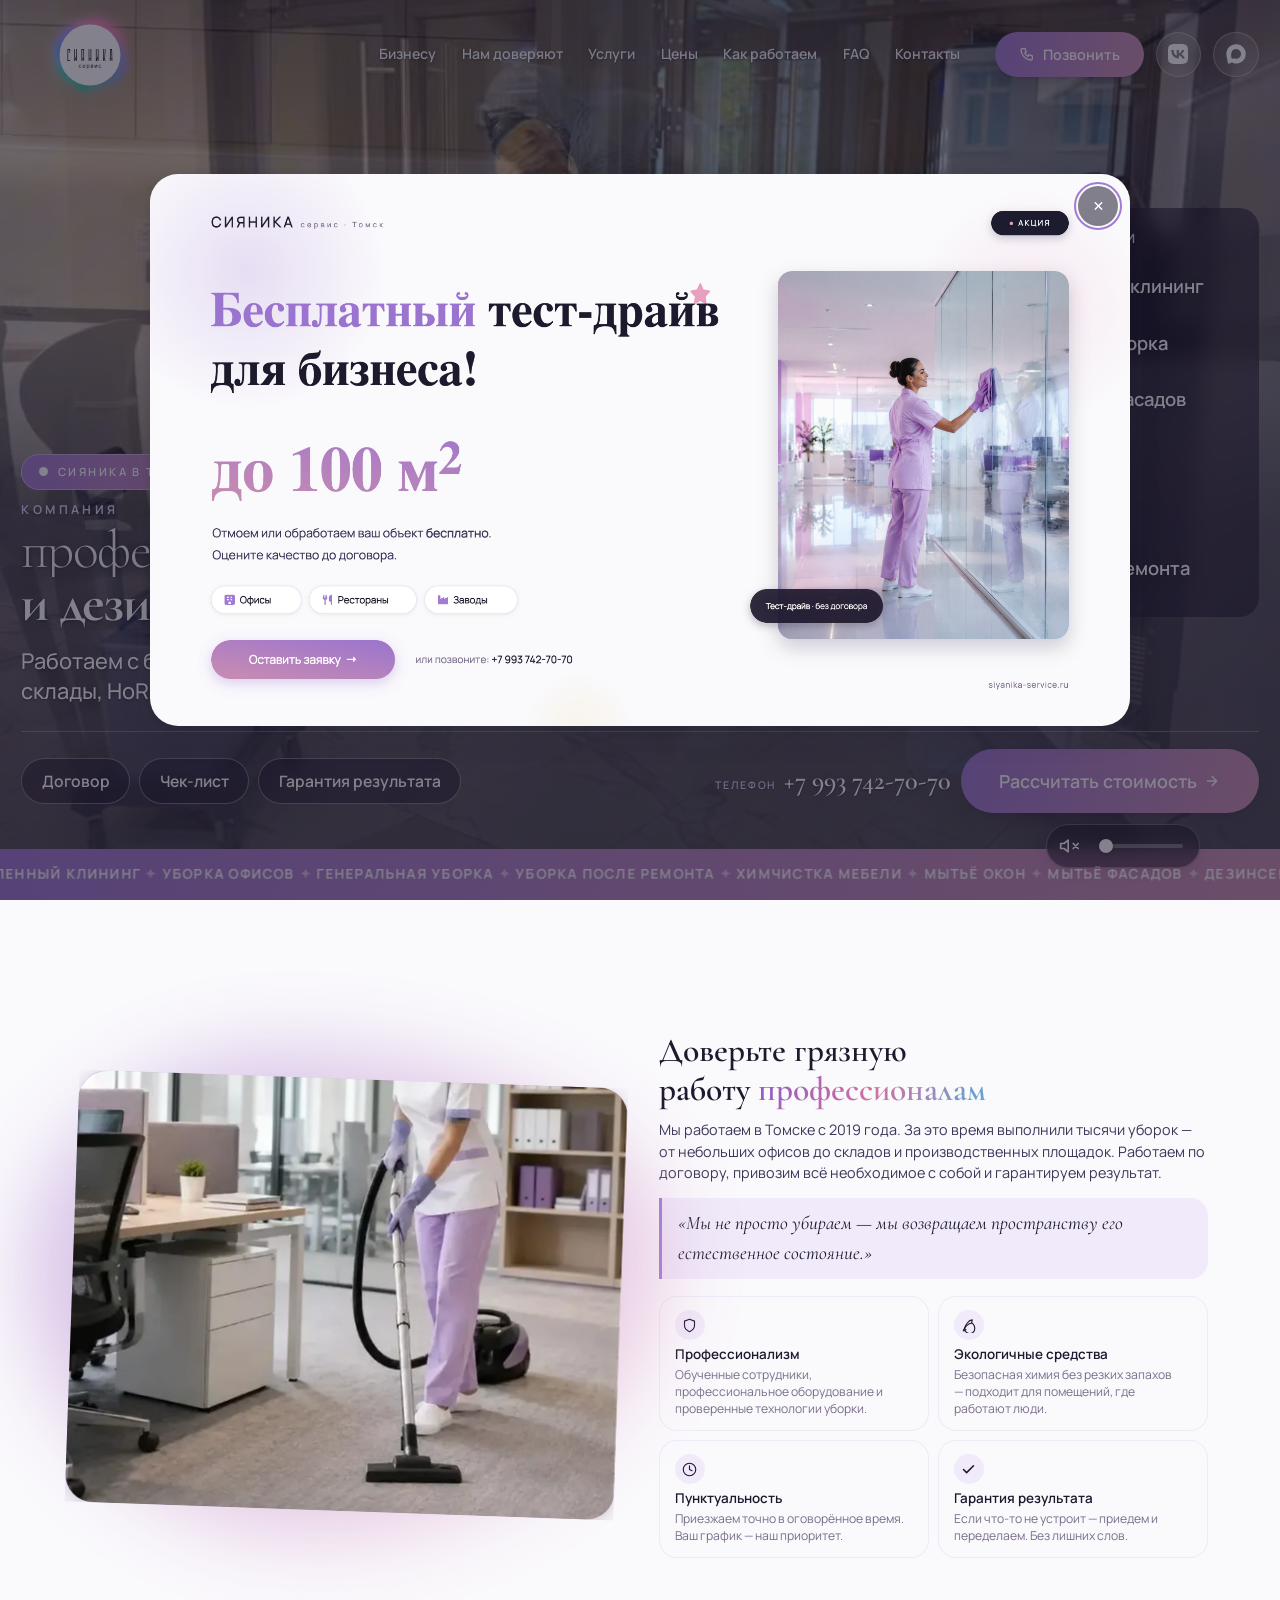
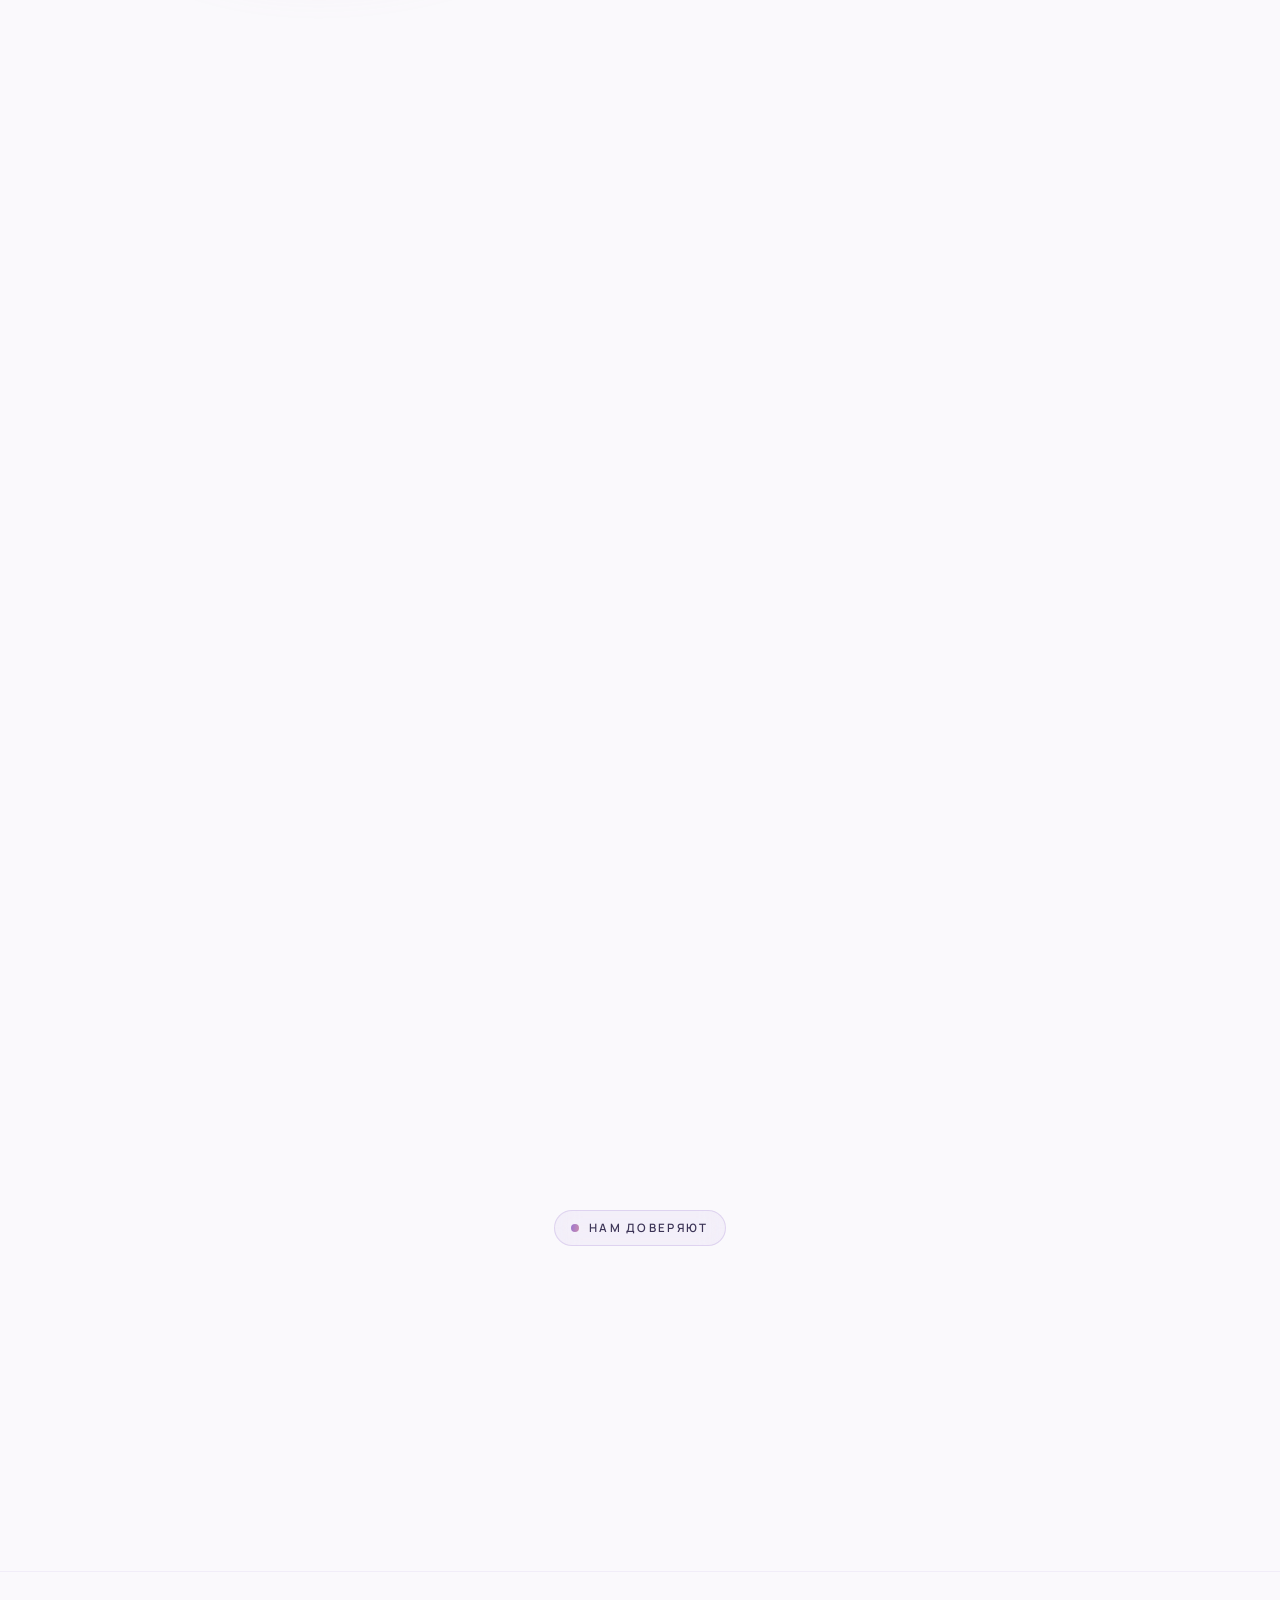
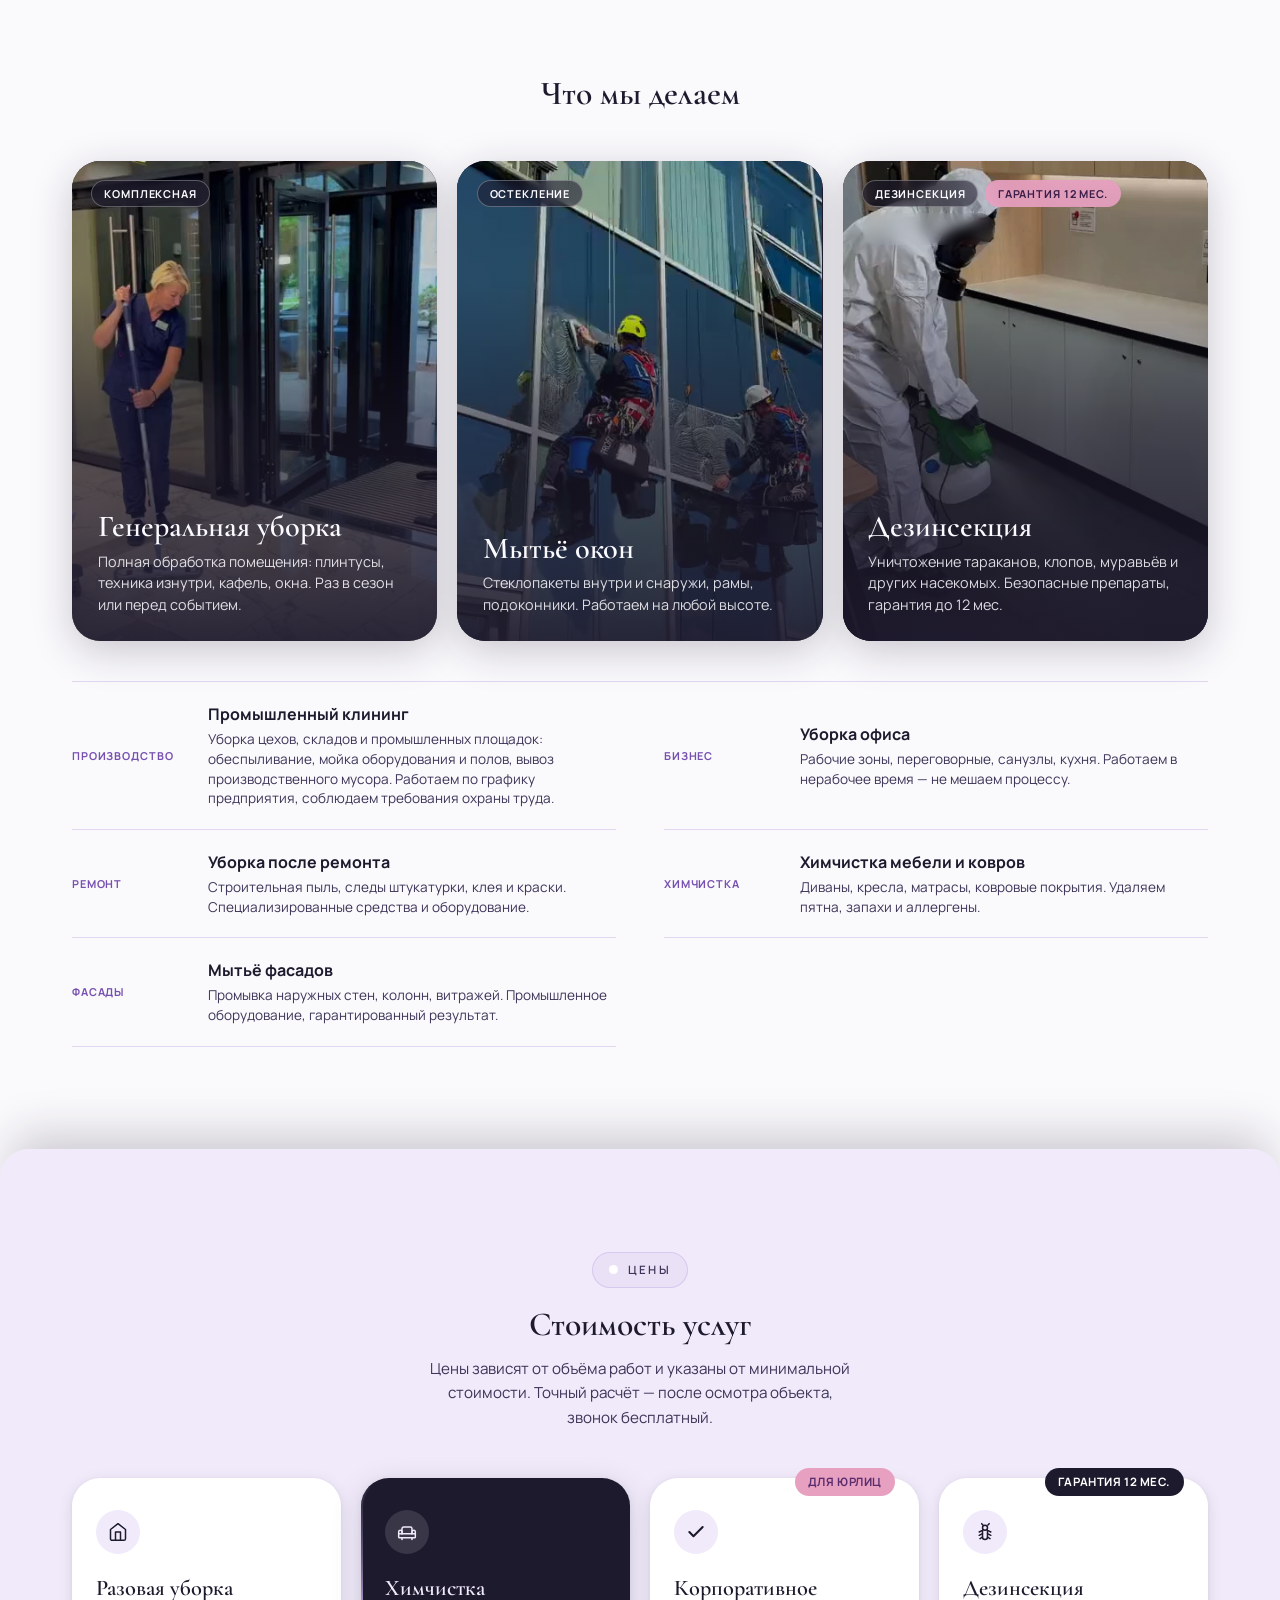
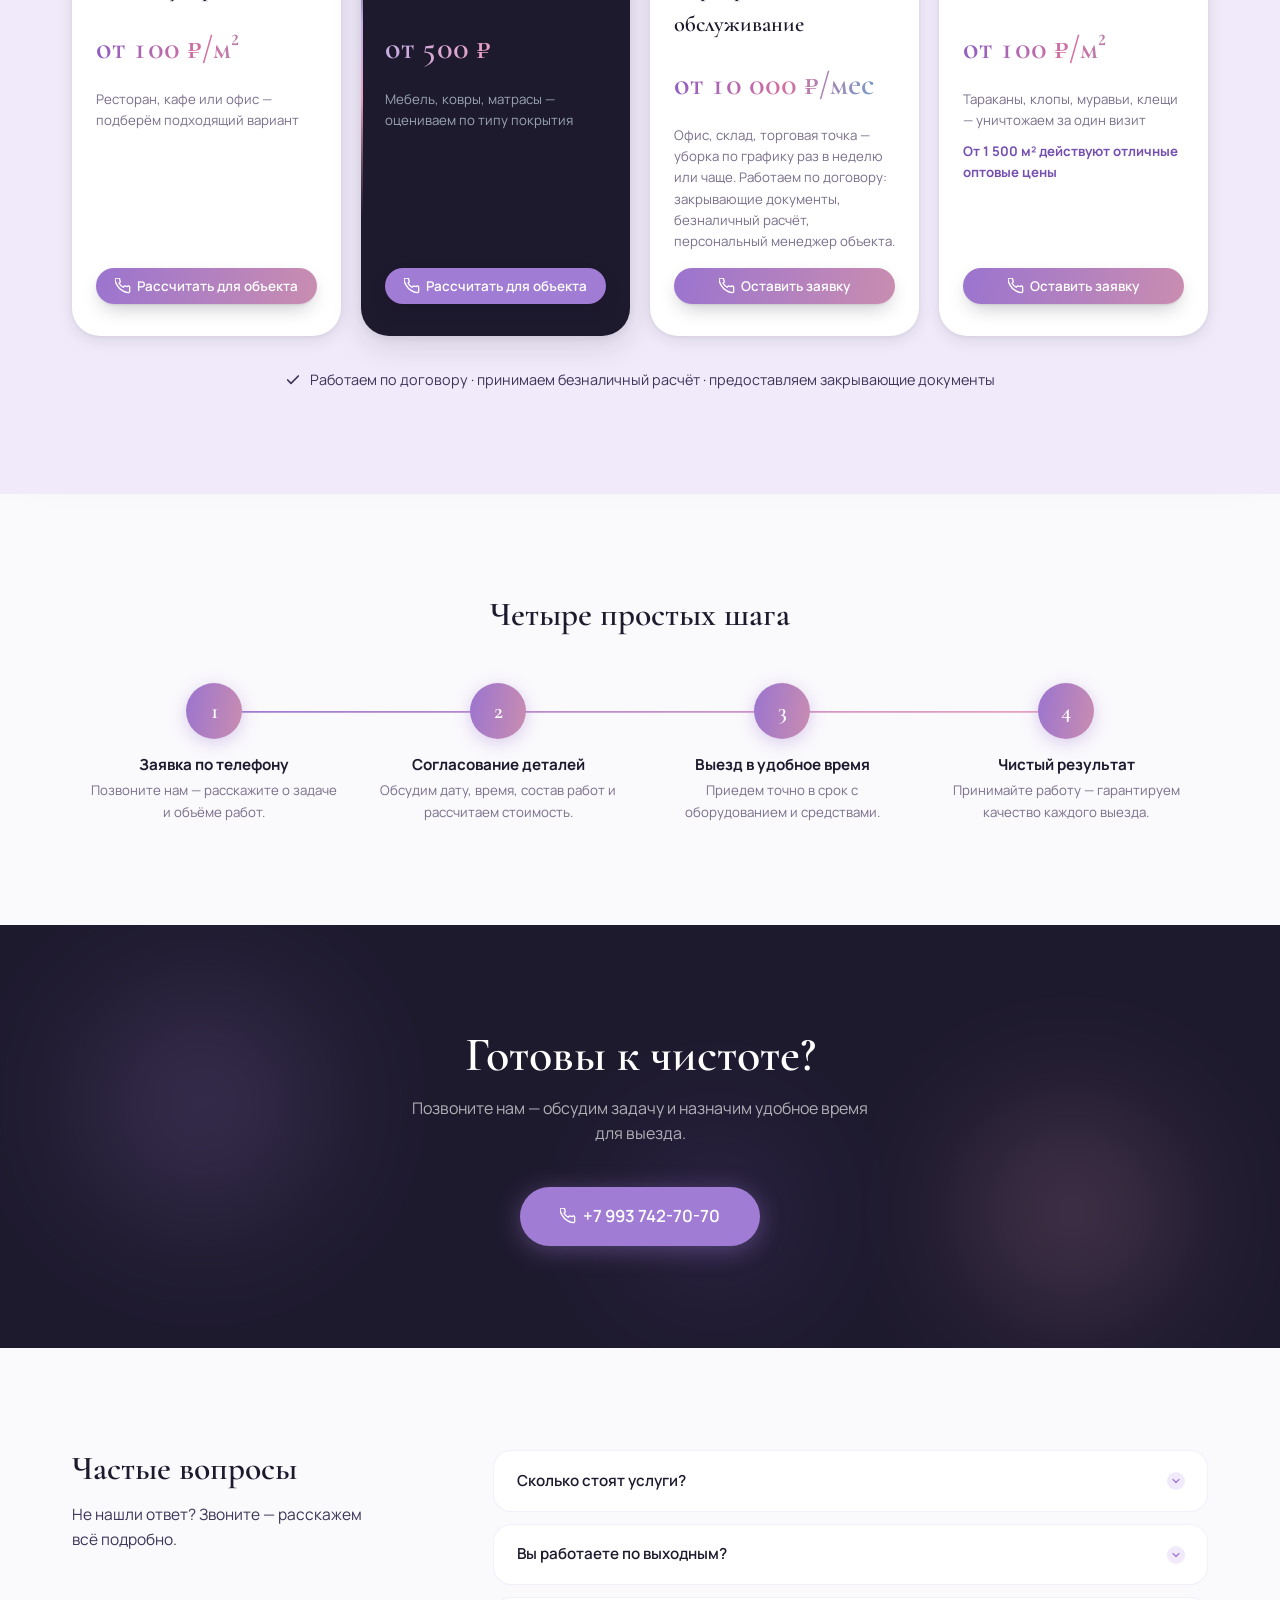
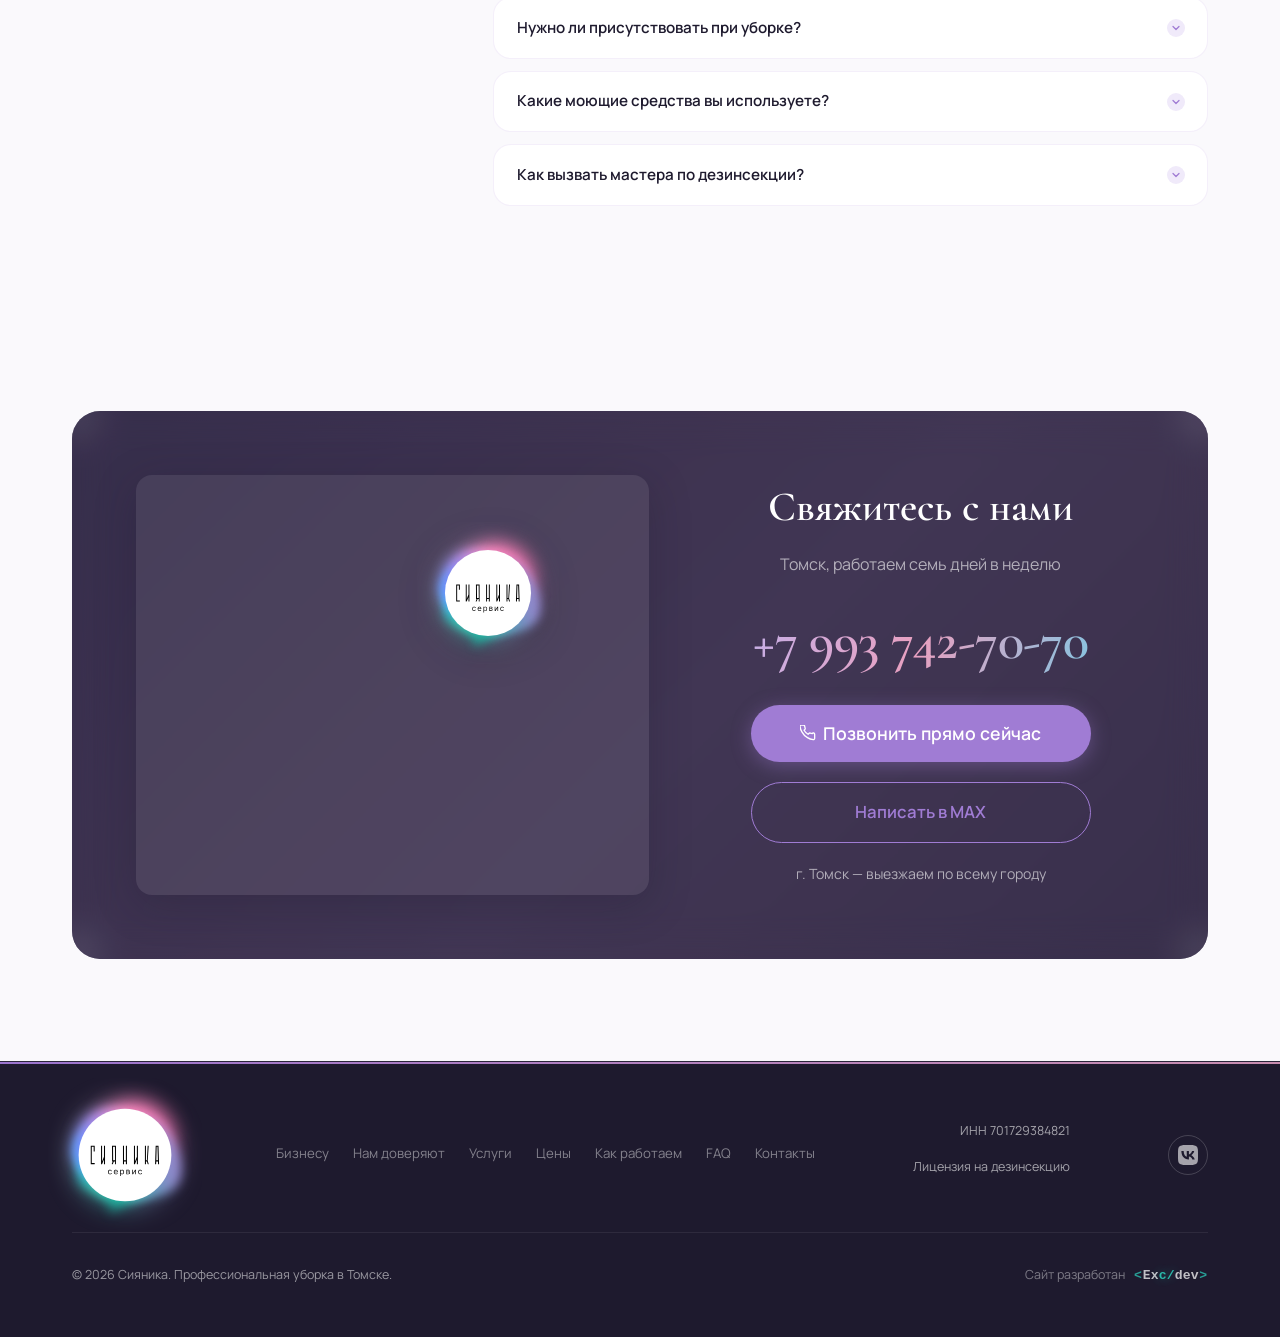
==== commit d5c3db3f: "Превью: dev @ e2b858a maket" ====
--- a/index.html
+++ b/index.html
@@ -2,31 +2,32 @@
 <html lang="ru">
 <head>
 <meta name="robots" content="noindex, nofollow">
+<meta name="robots" content="noindex, nofollow">
 <meta charset="UTF-8">
 <meta name="viewport" content="width=device-width, initial-scale=1.0">
-<title>Сияние — сервис уборки для бизнеса в Томске</title>
-<meta name="description" content="Сияние — уборка и клининг для бизнеса в Томске: офисы, торговые сети, склады, HoReCa. Также уборка домов, химчистка, дезинсекция. Работаем по договору.">
+<title>Макет · Сияника — сервис уборки для бизнеса в Томске</title>
+<meta name="description" content="Сияника — уборка для бизнеса: офисы, торговые сети, склады, HoReCa, промышленный клининг, мытьё окон и фасадов, дезинсекция, химчистка. Работаем по договору.">
 <meta name="keywords" content="клининг для бизнеса, уборка офисов Томск, клининг офисов, уборка Томск,генеральная уборка Томск, химчистка мебели, дезинсекция, мытьё окон, уборка после ремонта">
-<link rel="canonical" href="https://siyaniye-servis.ru/">
+<link rel="canonical" href="https://siyanika-service.ru/">
 <meta http-equiv="Content-Security-Policy" content="upgrade-insecure-requests">
 
 <!-- Open Graph -->
 <meta property="og:type" content="website">
-<meta property="og:title" content="Сияние — клининг для бизнеса и дома в Томске">
-<meta property="og:description" content="Сияние — уборка и клининг для бизнеса в Томске: офисы, торговые сети, склады, HoReCa. Также уборка домов, химчистка, дезинсекция. Работаем по договору.">
-<meta property="og:url" content="https://siyaniye-servis.ru/">
-<meta property="og:image" content="https://siyaniye-servis.ru/images/logo_600x600.png">
-<meta property="og:image:width" content="600">
-<meta property="og:image:height" content="600">
+<meta property="og:title" content="Сияника — уборка для бизнеса в Томске">
+<meta property="og:description" content="Сияника — уборка для бизнеса: офисы, торговые сети, склады, HoReCa, промышленный клининг, мытьё окон и фасадов, дезинсекция, химчистка. Работаем по договору.">
+<meta property="og:url" content="https://siyanika-service.ru/">
+<meta property="og:image" content="https://siyanika-service.ru/images/og-siyanika-1200x630.png">
+<meta property="og:image:width" content="1200">
+<meta property="og:image:height" content="630">
 <meta name="twitter:card" content="summary_large_image">
-<meta name="twitter:title" content="Сияние — профессиональная уборка в Томске">
-<meta name="twitter:description" content="Профессиональная уборка домов, офисов, химчистка, дезинсекция. Работаем в Томске.">
+<meta name="twitter:title" content="Сияника — уборка для бизнеса в Томске">
+<meta name="twitter:description" content="Сияника — уборка для бизнеса: офисы, торговые сети, склады, HoReCa, промышленный клининг, мытьё окон и фасадов, дезинсекция, химчистка. Работаем по договору.">
 
 <!-- Favicon -->
-<link rel="icon" href="images/favicon.ico" sizes="any">
-<link rel="icon" href="images/favicon.png" type="image/png" sizes="32x32">
-<link rel="icon" href="images/favicon-192.png" type="image/png" sizes="192x192">
-<link rel="apple-touch-icon" href="images/apple-touch-icon.png">
+<link rel="icon" href="images/favicon-siyanika.ico" sizes="any">
+<link rel="icon" href="images/favicon-siyanika-32.png" type="image/png" sizes="32x32">
+<link rel="icon" href="images/favicon-siyanika-192.png" type="image/png" sizes="192x192">
+<link rel="apple-touch-icon" href="images/apple-touch-icon-siyanika.png">
 <link rel="manifest" href="site.webmanifest">
 <meta name="theme-color" content="#a07cd4">
 
@@ -49,7 +50,7 @@
 {
   "@context": "https://schema.org",
   "@type": "HomeAndConstructionBusiness",
-  "name": "Сияние",
+  "name": "Сияника",
   "description": "Профессиональная уборка,промышленный клининг,уборка офисов, химчистка, дезинсекция в Томске",
   "telephone": "+79937427070",
   "address": {
@@ -57,8 +58,8 @@
     "addressLocality": "Томск",
     "addressCountry": "RU"
   },
-  "url": "https://siyaniye-servis.ru/",
-  "sameAs": []
+  "url": "https://siyanika-service.ru/",
+  "sameAs": ["https://vk.ru/siyanikaservice"]
 }
 </script>
 <!-- Schema.org FAQPage -->
@@ -125,7 +126,6 @@
   --paper: #faf9fc;
   --paper-2: #ffffff;
   --hero-bg: #fdfcff;
-  --line: rgba(30,26,46,.1);
   --grad: linear-gradient(100deg, #9b74cf, #c98db0);
   --r: 18px;
   --r-lg: 28px;
@@ -261,12 +261,47 @@
   display: none; width: 44px; height: 44px; margin-left: auto;
   flex-direction: column; justify-content: center; align-items: center; gap: 5px;
   border-radius: 10px;
+}
+.header-burger, .header-vk, .header-max {
   background: rgba(255,255,255,.12);
   backdrop-filter: blur(8px); -webkit-backdrop-filter: blur(8px);
   border: 1px solid rgba(255,255,255,.3);
+  color: #fff;
 }
 .header-burger i { display: block; width: 20px; height: 1.6px; border-radius: 2px; background: #fff; transition: transform .3s var(--ease), opacity .3s var(--ease); }
 .header-burger:focus-visible { outline: 2px solid var(--sky); outline-offset: 2px; }
+/* .header-vk, .header-max — иконки ВК и MAX в шапке, оформлены как .header-burger
+   (см. комментарий ниже про общие состояния); круг на десктопе = высоте
+   «Позвонить», на ≤960px = бургеру. MAX всегда того же цвета, что и ВК —
+   отличается только hover/focus-visible (перекраска в фирменный #007AFF
+   вместо вконтактовского #0077FF), см. блок ниже. */
+.header-vk, .header-max {
+  display: inline-flex; align-items: center; justify-content: center; flex-shrink: 0;
+  width: 45.4219px; height: 45.4219px;
+  border-radius: 50%;
+  transition: color .2s var(--ease), border-color .2s var(--ease);
+}
+.header-vk { margin-left: calc(.75rem - 1.5rem); }
+.header-max { margin-left: calc(.75rem - 1.5rem); position: relative; }
+.header-vk svg { width: 20px; height: 20px; flex-shrink: 0; fill: currentColor; }
+.header-vk:focus-visible { color: #0077FF; border-color: #0077FF; }
+.header-max:focus-visible { color: #007AFF; border-color: #007AFF; }
+.header-vk:focus-visible, .header-max:focus-visible { outline: 2px solid var(--sky); outline-offset: 2px; }
+/* MAX: моно-иконка (currentColor, та же логика, что у ВК) и поверх неё —
+   официальный цветной логотип (images/icon-max-color.svg), оба по центру
+   кнопки один на другом. По умолчанию видна моно-версия, на hover/focus она
+   гаснет, а цветной оригинал проявляется — кроссфейд, а не смена фила. */
+.header-max-mono, .header-max-color {
+  position: absolute; top: 50%; left: 50%; transform: translate(-50%,-50%);
+  width: 20px; height: 20px; flex-shrink: 0;
+  transition: opacity .2s var(--ease);
+}
+.header-max-mono { fill: currentColor; opacity: 1; }
+.header-max-color { opacity: 0; }
+.header-max:hover .header-max-mono,
+.header-max:focus-visible .header-max-mono { opacity: 0; }
+.header-max:hover .header-max-color,
+.header-max:focus-visible .header-max-color { opacity: 1; }
 /* крестик при открытом мобильном меню — поведение существующей шапки */
 .header-burger[aria-expanded="true"] i:nth-child(1) { transform: translateY(6.6px) rotate(45deg); }
 .header-burger[aria-expanded="true"] i:nth-child(2) { opacity: 0; }
@@ -275,10 +310,23 @@
   .site-nav a { padding: .5rem .45rem; font-size: .82rem; }
   .site-header .inner { gap: .8rem; }
   .header-call { padding: .62rem 1.15rem; font-size: .84rem; }
+  /* .inner gap упал до .8rem — пересчитываем margin-left у .header-vk/.header-max,
+     чтобы фактический зазор до «Позвонить»/ВК остался .75rem (961–1100px) */
+  .header-vk { margin-left: calc(.75rem - .8rem); }
+  .header-max { margin-left: calc(.75rem - .8rem); }
 }
 @media (max-width: 960px) {
   .site-nav, .header-call { display: none; }
-  .header-burger { display: inline-flex; }
+  .header-burger { display: inline-flex; margin-left: 0; }
+  .header-vk, .header-max {
+    width: 44px; height: 44px; border-radius: 10px;
+  }
+  .header-vk {
+    /* .inner gap здесь уже .8rem (унаследовано от @media 1100px выше) —
+       не 1.5rem, пересчитываем от фактического значения */
+    margin-left: auto; margin-right: calc(.5rem - .8rem);
+  }
+  .header-max { margin-right: calc(.5rem - .8rem); }
   .site-logo { width: 114px; height: 76px; }
   .site-logo img { width: 114px; height: 114px; }
 }
@@ -286,6 +334,7 @@
   .site-logo { width: 99px; height: 66px; }
   .site-logo img { width: 99px; height: 99px; }
   .header-burger { width: 40px; height: 40px; }
+  .header-vk, .header-max { width: 40px; height: 40px; }
 }
 
 /* --- состояния при прокрутке (первый экран их не показывает) --- */
@@ -319,10 +368,49 @@
 .site-header.hdr-theme-dark .site-nav a { text-shadow: none; }
 .site-header.hdr-glass .header-burger,
 .site-header.hdr-theme-light .header-burger,
-.site-header.hdr-theme-lavender .header-burger { background: rgba(160,124,212,.1); border-color: rgba(160,124,212,.25); }
+.site-header.hdr-theme-lavender .header-burger,
+.site-header.hdr-glass .header-vk,
+.site-header.hdr-theme-light .header-vk,
+.site-header.hdr-theme-lavender .header-vk,
+.site-header.hdr-glass .header-max,
+.site-header.hdr-theme-light .header-max,
+.site-header.hdr-theme-lavender .header-max { background: rgba(160,124,212,.1); border-color: rgba(160,124,212,.25); }
 .site-header.hdr-glass .header-burger i,
 .site-header.hdr-theme-light .header-burger i,
 .site-header.hdr-theme-lavender .header-burger i { background: var(--ink); }
+.site-header.hdr-glass .header-vk,
+.site-header.hdr-theme-light .header-vk,
+.site-header.hdr-theme-lavender .header-vk,
+.site-header.hdr-glass .header-max,
+.site-header.hdr-theme-light .header-max,
+.site-header.hdr-theme-lavender .header-max { color: var(--ink); }
+/* специфичность темы (3 класса) перебивала бы .header-vk:hover (класс+псевдокласс,
+   2 «очка») — поэтому ховер/фокус для каждой темы прописан отдельно. У MAX та же
+   схема, но целевой цвет — фирменный #007AFF, а не вконтактовский #0077FF. */
+.site-header.hdr-glass .header-vk:focus-visible,
+.site-header.hdr-theme-light .header-vk:focus-visible,
+.site-header.hdr-theme-lavender .header-vk:focus-visible { color: #0077FF; border-color: #0077FF; }
+.site-header.hdr-theme-dark .header-vk:focus-visible { color: #fff; }
+.site-header.hdr-glass .header-max:focus-visible,
+.site-header.hdr-theme-light .header-max:focus-visible,
+.site-header.hdr-theme-lavender .header-max:focus-visible { color: #007AFF; border-color: #007AFF; }
+.site-header.hdr-theme-dark .header-max:focus-visible { color: #fff; }
+/* :hover — только для устройств с мышью: на iOS :hover остаётся «залипшим»
+   после тапа, пока не тронешь другой элемент (синяя иконка висит до следующего
+   клика). :focus-visible выше — для клавиатуры, его трогать не нужно. */
+@media (hover: hover) {
+  .header-vk:hover { color: #0077FF; border-color: #0077FF; }
+  .site-header.hdr-glass .header-vk:hover,
+  .site-header.hdr-theme-light .header-vk:hover,
+  .site-header.hdr-theme-lavender .header-vk:hover { color: #0077FF; border-color: #0077FF; }
+  .site-header.hdr-theme-dark .header-vk:hover { color: #fff; }
+  .footer-vk:hover { background: #0077FF; border-color: #0077FF; color: #fff; }
+  .header-max:hover { color: #007AFF; border-color: #007AFF; }
+  .site-header.hdr-glass .header-max:hover,
+  .site-header.hdr-theme-light .header-max:hover,
+  .site-header.hdr-theme-lavender .header-max:hover { color: #007AFF; border-color: #007AFF; }
+  .site-header.hdr-theme-dark .header-max:hover { color: #fff; }
+}
 
 /* Логотип в подвале (бокс шире картинки — по той же причине, что и в шапке) */
 .footer-logo { position: relative; display: block; flex-shrink: 0; align-self: center; }
@@ -336,6 +424,46 @@
 @media (max-width: 1024px) {
   .footer-logo { width: 96px; height: 96px; }
   .footer-logo img { width: 190px; height: 190px; }
+}
+
+/* ===== Анимация логотипа «Сияника» ===== */
+.site-logo .lg-svg, .footer-logo .lg-svg{
+  position:absolute; top:50%; left:50%;
+  transform:translate(-50%,-50%);
+  width:138px; height:138px; display:block;
+}
+.footer-logo .lg-svg{ width:210px; height:210px; }
+@media (max-width:1024px){ .footer-logo .lg-svg{ width:190px; height:190px; } }
+@media (max-width:960px){ .site-logo .lg-svg{ width:114px; height:114px; } }
+@media (max-width:480px){ .site-logo .lg-svg{ width:99px; height:99px; } }
+.lg-aura{
+  transform-box:view-box; transform-origin:511.5px 511.5px;
+  animation:lg-spin 5s linear infinite;
+}
+.lg-aura-breathe{
+  transform-box:view-box; transform-origin:511.5px 511.5px;
+  animation:lg-breathe 2.5s ease-in-out infinite;
+}
+.lg-conic{
+  transform-box:view-box; transform-origin:511.5px 511.5px;
+}
+.lg-sheen{
+  transform-box:view-box; transform-origin:511.5px 511.5px;
+  opacity:0; animation:lg-sheen 5s linear infinite;
+}
+.site-logo .lg-sheen{ animation:none; opacity:0; }
+@keyframes lg-spin{ from{transform:rotate(0)} to{transform:rotate(360deg)} }
+@keyframes lg-breathe{ 0%,100%{transform:scale(1)} 50%{transform:scale(1.05)} }
+@keyframes lg-sheen{
+  0%,30%  { transform:translateX(0)     skewX(-13deg); opacity:0 }
+  36%     { opacity:.95 }
+  43%     { transform:translateX(270px) skewX(-13deg) }
+  50%     { opacity:.95 }
+  56%,100%{ transform:translateX(540px) skewX(-13deg); opacity:0 }
+}
+@media (prefers-reduced-motion: reduce){
+  .lg-aura, .lg-aura-breathe, .lg-sheen{ animation:none !important }
+  .lg-sheen{ opacity:0 }
 }
 
 /* Mobile menu */
@@ -423,7 +551,22 @@
    набор «B · Равный вес» + «3 · Выход». Классы sc-b и fx-3 висят на <body>.
    =========================================================== */
 
-/* --- базовые элементы первого экрана --- */
+/* --- базовые элементы первого экрана ---
+
+   ВНИМАНИЕ ревизии мёртвого кода: почти все значения кегля, отступов и цвета
+   в этом блоке действительно ни на что не влияют — их перекрывают правила
+   .hero--v10 ниже, а те, в свою очередь, body.sc-b. Аудит августа 2026 это
+   подтвердил замером: удаление объявлений не меняет ни одного вычисленного
+   стиля на 360/390/768/900/1440.
+
+   Удалять их всё равно нельзя. sc-b и fx-3 — переключатели вариантов набора
+   и эффектов, весь их смысл в том, что класс можно снять с <body>. Базовый
+   слой и слой .hero--v10 — это то, на что страница обязана опереться, когда
+   переключателя нет. Вычистив их, мы намертво прибьём первый экран к текущей
+   комбинации: снимут sc-b — и хиро останется без кегля, отступов и цветов.
+
+   Если чистота тут нужна, правка обратная: убрать sc-b и fx-3 как понятие
+   и схлопнуть три слоя в один. Это отдельная задача, а не уборка. */
 .hero-badge {
   display: inline-flex; align-items: center; gap: .6rem;
   padding: .5rem 1rem; border-radius: 999px;
@@ -529,21 +672,32 @@
    Мерилось по реальным пикселям рендера, а не по формуле: 12 кадров ролика,
    99-й перцентиль яркости по content-box элемента, худший из кадров. Скрипты
    в _qa/ (build-sheet.js + measure.py), там же сохранены исходные замеры.
-   Прежние .70/.46/.20 и .45/.12 давали на 1440×900:
-       заголовок 1.44   подзаголовок 2.41   услуги 1.26   год 1.43   чипы 3.53
-   при порогах 3:1 для заголовка (крупный текст) и 4.5:1 для остальных —
-   то есть не проходило ничего. С этими значениями, снятым brightness,
-   панелью под списком и плашками:
-       заголовок 3.66   подзаголовок 6.19   услуги 6.55   год 6.32   чипы 12.48
-   Нижняя точка намеренно .78, а не плотнее: с .90 чипы давали 14.0 при пороге
-   4.5, то есть низ кадра гасился впустую. Заголовок от этого не пострадал —
-   он живёт на 27–43% высоты, а не у самого низа.
+   Пороги: 3:1 для заголовка (крупный текст) и 4.5:1 для остальных.
+
+   Значения пересчитаны вниз под новый ролик. Экспозицию теперь гасит грейд
+   на этапе кодирования (eq=brightness=-0.07:contrast=0.86:saturation=0.96),
+   а не скрим: в полосах под текстом сырой кадр давал контраст с белым 1.07
+   внизу и 1.09 справа, после грейда — 1.52 и 1.55. Скрим начинается с более
+   тёмной картинки, поэтому каждая точка градиента стала слабее прежней:
+       низ  .78/.70/.54/.20 -> .58/.56/.48/.19
+       право .55/.20        -> .33/.12
+       верх  .34            -> .22
+       виньетка .20         -> .14
+   На 1440×900 это даёт:
+       заголовок 3.70   подзаголовок 5.12   услуги 7.69   год 6.92   чипы 10.30
+   (прежний ролик с прежним, более плотным скримом: 3.66 / 6.19 / 6.55 /
+   6.32 / 12.48 — то есть картинка стала чище при тех же пройденных порогах.)
+
+   Правый градиент срезан сильнее прочих: список услуг лежит на собственной
+   подложке с backdrop-filter, и запас там был двукратный. Низ, наоборот,
+   держит заголовок — он живёт на 27–43% высоты, и стопы 18% и 38% трогать
+   глубже нельзя, подзаголовок упирается в 4.5 первым.
    Если меняется ролик — прогнать замер заново, кадры будут другие. */
 .hero--v10 .hero-scrim { background:
-  linear-gradient(to top,rgba(30,26,46,.78) 0%,rgba(30,26,46,.70) 18%,rgba(30,26,46,.54) 38%,rgba(30,26,46,.20) 50%,rgba(30,26,46,0) 60%),
-  linear-gradient(to left,rgba(30,26,46,.55) 0%,rgba(30,26,46,.20) 20%,rgba(30,26,46,0) 34%),
-  linear-gradient(to bottom,rgba(30,26,46,.34) 0%,rgba(30,26,46,0) 16%),
-  radial-gradient(120% 95% at 50% 50%,rgba(30,26,46,0) 62%,rgba(30,26,46,.20) 100%); }
+  linear-gradient(to top,rgba(30,26,46,.58) 0%,rgba(30,26,46,.56) 18%,rgba(30,26,46,.48) 38%,rgba(30,26,46,.19) 50%,rgba(30,26,46,0) 60%),
+  linear-gradient(to left,rgba(30,26,46,.33) 0%,rgba(30,26,46,.12) 20%,rgba(30,26,46,0) 34%),
+  linear-gradient(to bottom,rgba(30,26,46,.22) 0%,rgba(30,26,46,0) 16%),
+  radial-gradient(120% 95% at 50% 50%,rgba(30,26,46,0) 62%,rgba(30,26,46,.14) 100%); }
 .hero--v10 .hero-inner {
   display: grid; grid-template-columns: minmax(0,1fr) auto; grid-template-rows: auto 1fr auto;
   gap: 1.5rem clamp(1.5rem,4vw,3.5rem);
@@ -578,7 +732,6 @@
 .hero--v10 .hero-services-list .item:hover { opacity: .72; }
 .hero--v10 .hero-services-list .num { color: #dccdf5; font-size: 1.25rem; }
 .hero--v10 .hero-services-list .name { font-size: 1.05rem; font-weight: 600; }
-.hero--v10 .hero-services-list .arrow { display: none; }
 .hero--v10 .hero-footer { grid-column: 1 / -1; grid-row: 3; display: flex; flex-wrap: wrap; align-items: center; gap: .6rem; padding-top: 1.1rem; border-top: 1px solid rgba(255,255,255,.26); }
 /* Подложка чипов тёмная, а не светлая. Раньше было rgba(255,255,255,.10) —
    белый текст лежал на подложке, которая сама себя подсвечивает: чип с
@@ -592,8 +745,29 @@
 .hero--v10 .hero-phone small { color: #dccdf5; }
 .hero--v10 .hero-footer .btn-lg { text-shadow: none; }
 @media (max-width: 960px) {
-  /* на мобильном весь текст внизу — верх и середину отпускаем светлее */
-  .hero--v10 .hero-scrim { background: linear-gradient(180deg,rgba(30,26,46,.34) 0%,rgba(30,26,46,.04) 22%,rgba(30,26,46,.42) 58%,rgba(30,26,46,.86) 100%); }
+  /* на мобильном весь текст внизу — верх и середину отпускаем светлее.
+
+     Полоса 768–960px (ниже 768 это правило перекрывает блок в конце файла)
+     единственная НЕ ослаблена, а усилена в середине. Причина: её мерили
+     впервые — прошлый замер шёл только по 1440×900 и 390×844. Прежние
+     .34/.04/.42/.86 при новом ролике давали заголовок 2.93 и подзаголовок
+     3.92 при порогах 3 и 4.5, то есть не проходили. И это не следствие
+     нового ролика: в той же полосе кадра старый ролик давал контраст 1.19,
+     новый после грейда — 1.62, то есть со старым было хуже. Дыра в том,
+     что здесь ландшафтный кадр (мобильный кроп начинается с 767px) лежит
+     в почти квадратном окне: object-fit:cover показывает центральные ~60%
+     ширины, самую светлую часть, а градиент был рассчитан как «промежуточный»
+     между десктопным и мобильным и до .62 в середине не доходил.
+     Профиль взят по образцу мобильного. Стало:
+         заголовок 3.93   подзаголовок 5.84   услуги 6.22   год 6.41   чипы 11.67 */
+  .hero--v10 .hero-scrim { background: linear-gradient(180deg,
+    rgba(30,26,46,.28) 0%,
+    rgba(30,26,46,.05) 22%,
+    rgba(30,26,46,.20) 34%,
+    rgba(30,26,46,.50) 46%,
+    rgba(30,26,46,.60) 62%,
+    rgba(30,26,46,.62) 82%,
+    rgba(30,26,46,.80) 100%); }
   .hero--v10 .hero-inner { display: flex; flex-direction: column; justify-content: flex-end; gap: 1.2rem; overflow-x: hidden; }
   .hero--v10 .hero-content { max-width: 100%; min-width: 0; }
   .hero--v10 .hero-services { min-width: 0; max-width: 100%; padding-left: 0; border-left: none; border-top: 1px solid rgba(255,255,255,.26); padding-top: 1rem; }
@@ -615,23 +789,32 @@
   .hero--v10 .hero-phone { margin-left: 0; }
 }
 /* Скрим мобильного кадра построен по замеру, а не на глаз, и мерился не по
-   постеру, а по одиннадцати кадрам ролика: постер — одна секунда из десяти, а
-   на 6-й секунде в кадр въезжает самый светлый участок пола, и настроенный по
-   постеру градиент там проседал до 4.34:1. Отсюда ступенька .62 ровно на
-   верхней границе h1 (38% высоты хиро) и полка .67–.69 ниже, где весь низ
-   занимает светлый мрамор. Верхние 28% оставлены почти чистыми: текста там
-   нет, и кадр должен читаться как кадр, а не как тёмная плашка.
+   постеру, а по двенадцати кадрам ролика: постер — одна секунда из четырнадцати,
+   а в середине монтажа идут сцены со светлым мрамором и небом сквозь остекление,
+   где настроенный по постеру градиент проседал бы ниже порога. Отсюда ступенька
+   ровно на верхней границе h1 (38% высоты хиро) и полка ниже, где стоят
+   подзаголовок, лента услуг и чипы. Верхние 28% оставлены почти чистыми:
+   текста там нет, и кадр должен читаться как кадр, а не как тёмная плашка.
+
+   Значения пересчитаны вниз вместе с десктопными — по той же причине
+   (экспозицию гасит грейд на кодировании, скриму остаётся меньше работы):
+       .34/.06/.18/.62/.67/.69/.92 -> .24/.04/.13/.50/.60/.62/.74
+   На 390×844 это даёт:
+       заголовок 4.99   подзаголовок 6.09   услуги 6.23   год 6.10   чипы 11.23
+   при прежних 5.27 / 5.94 / 6.11 / 6.04 / 11.48 — то есть скрим слабее по
+   каждой точке, а запас над порогами не уменьшился.
+
    Блок стоит после медиазапроса 960px намеренно — селектор тот же, и при
    обратном порядке правило оттуда перекрыло бы это по каскаду. */
 @media (max-width: 767px) {
   .hero--v10 .hero-scrim { background: linear-gradient(180deg,
-    rgba(30,26,46,.34) 0%,
-    rgba(30,26,46,.06) 16%,
-    rgba(30,26,46,.18) 28%,
-    rgba(30,26,46,.62) 38%,
-    rgba(30,26,46,.67) 58%,
-    rgba(30,26,46,.69) 82%,
-    rgba(30,26,46,.92) 100%); }
+    rgba(30,26,46,.24) 0%,
+    rgba(30,26,46,.04) 16%,
+    rgba(30,26,46,.13) 28%,
+    rgba(30,26,46,.50) 38%,
+    rgba(30,26,46,.60) 58%,
+    rgba(30,26,46,.62) 82%,
+    rgba(30,26,46,.74) 100%); }
 }
 @media (max-width: 480px) {
   .hero--v10 .hero-footer .btn-lg { width: 100%; justify-content: center; }
@@ -702,8 +885,6 @@
   100% { box-shadow: 0 1px 2px rgba(20,15,35,.08),0 8px 20px -6px rgba(20,15,35,.28),0 0 0 0 rgba(160,124,212,0); }
 }
 @media (prefers-reduced-motion: reduce) {
-  body.fx-3 .hero--v10 .hero-line,
-  body.fx-3 .hero--v10 .btn-primary { animation: none; }
   body.fx-3 .hero--v10 [class] { animation: none !important; }
 }
 
@@ -850,23 +1031,6 @@
   transition: filter .3s var(--ease);
 }
 .trust-card:hover .trust-logo-wrap img { filter: grayscale(0%); }
-.trust-elan {
-  font-family: 'Cormorant Garamond', serif;
-  font-size: 1.7rem; font-weight: 600; letter-spacing: .04em;
-  color: var(--ink);
-}
-.trust-elan em {
-  font-style: italic;
-  background: linear-gradient(110deg, #8a5cc7, #d46fa0);
-  -webkit-background-clip: text; -webkit-text-fill-color: transparent;
-  background-clip: text;
-}
-
-.trust-name {
-  font-size: .78rem; font-weight: 600; color: var(--muted);
-  letter-spacing: .04em; text-transform: uppercase;
-  display: none; /* hidden — name already in SVG */
-}
 .trust-sep {
   width: 1px; height: 48px; background: rgba(160,124,212,.18);
   flex-shrink: 0; align-self: center;
@@ -942,9 +1106,6 @@
      hover, so it must not stay permanently visible above the card */
   .trust-card--clickable-badge {
     display: none;
-  }
-  .trust-card--clickable {
-    position: relative;
   }
   .trust-card--clickable-hint {
     display: flex;
@@ -1214,70 +1375,6 @@
   #business { padding: clamp(4.5rem, 12vw, 6rem) 0; }
 }
 
-/* === WHO === */
-.who { background: var(--sky-light); }
-.who-grid { display: grid; grid-template-columns: repeat(3,1fr); gap: 1.5rem; margin-top: 3rem; }
-
-/* --- 3D flip card --- */
-.who-card { perspective: 1400px; cursor: pointer; }
-.who-card-flip {
-  position: relative; width: 100%; aspect-ratio: 4/3;
-  transition: transform .7s var(--ease);
-  transform-style: preserve-3d;
-  border-radius: var(--r-lg);
-  box-shadow: var(--shadow-sm);
-}
-.who-card:hover .who-card-flip,
-.who-card:focus-visible .who-card-flip,
-.who-card.is-flipped .who-card-flip {
-  transform: rotateY(180deg);
-  box-shadow: var(--shadow-md);
-}
-.who-card-face {
-  position: absolute; inset: 0;
-  backface-visibility: hidden; -webkit-backface-visibility: hidden;
-  border-radius: var(--r-lg); overflow: hidden;
-}
-.who-card-back {
-  transform: rotateY(180deg);
-  background: var(--paper-2);
-  padding: 1.5rem;
-  display: flex; align-items: center;
-}
-.who-card-back p { font-size: clamp(.76rem, 1.4vw, .85rem); line-height: 1.55; color: var(--ink-soft); }
-
-.who-card-img { position: absolute; inset: 0; background: var(--sky-light); }
-.who-card-img img { width: 100%; height: 100%; object-fit: cover; }
-.who-card-img-fb {
-  position: absolute; inset: 0; background: var(--grad);
-  display: flex; align-items: center; justify-content: center;
-}
-.who-card-img-fb svg { width: 48px; height: 48px; opacity: .35; }
-.who-card-img-title {
-  position: absolute; left: 0; right: 0; bottom: 0; z-index: 2;
-  padding: 2.5rem 1.25rem 1rem;
-  background: linear-gradient(to top, rgba(18,14,30,.82) 0%, rgba(18,14,30,.45) 55%, rgba(18,14,30,0) 100%);
-  pointer-events: none;
-}
-.who-card-img-title h3 {
-  font-family: 'Manrope', sans-serif; font-size: 1.05rem; font-weight: 700;
-  color: #fff; text-shadow: 0 1px 3px rgba(0,0,0,.35);
-}
-.who-card-hint {
-  display: inline-flex; align-items: center; gap: .35rem;
-  font-size: .72rem; font-weight: 600; color: rgba(255,255,255,.85);
-  margin-top: .4rem;
-  opacity: .85;
-  transition: opacity .3s var(--ease);
-}
-.who-card-hint svg { width: 13px; height: 13px; stroke: currentColor; stroke-width: 2; fill: none; }
-.who-card:hover .who-card-hint,
-.who-card:focus-visible .who-card-hint,
-.who-card.is-flipped .who-card-hint { opacity: 0; }
-@media (prefers-reduced-motion: reduce) {
-  .who-card-flip { transition: none; }
-}
-
 /* === SERVICES === */
 .services-badge {
   display: inline-flex; align-items: center; gap: .6rem;
@@ -1347,12 +1444,6 @@
 }
 .service-card:hover .service-more { opacity: 1; transform: none; }
 .service-more svg { width: 13px; height: 13px; stroke: currentColor; stroke-width: 2; fill: none; }
-.service-card.featured {
-  background-image:
-    linear-gradient(165deg, #241f38, #1a1626),
-    linear-gradient(160deg, rgba(160,124,212,.6), rgba(232,160,192,.6));
-  box-shadow: var(--shadow-lg);
-}
 .service-card.featured .service-tag { background: rgba(255,255,255,.12); color: #dccdf5; }
 .service-card.featured .service-icon { background: rgba(255,255,255,.12); }
 .service-card.featured .service-icon svg { stroke: #e8d9fb; }
@@ -1361,7 +1452,6 @@
 .service-card.featured h3 { color: #fff; }
 .service-card.featured p { color: rgba(255,255,255,.65); }
 .service-card.featured .service-num { color: rgba(255,255,255,.3); }
-.service-card.featured .service-more { color: #e8a0c0; }
 .service-card--industrial {
   background-image:
     linear-gradient(#fff, #fff),
@@ -1383,14 +1473,14 @@
   display: inline-flex; align-items: center; width: fit-content;
   font-size: .68rem; font-weight: 700; letter-spacing: .04em; text-transform: uppercase;
   background: var(--mint); color: #5a2d6e;
-  padding: .3rem .75rem; border-radius: 999px; margin-bottom: .9rem;
+  padding: .3rem .75rem; border-radius: 999px;
 }
 .service-badges-row { display: flex; flex-wrap: wrap; align-items: center; gap: .5rem; margin-bottom: .9rem; }
 .service-badges-row .service-warranty { margin-bottom: 0; }
 .service-license-badge {
   display: inline-flex; align-items: center; width: fit-content; gap: .35rem;
   font: inherit; font-size: .68rem; font-weight: 700; letter-spacing: .04em; text-transform: uppercase;
-  background: rgba(244,233,193,.12); color: #f4e9c1;
+  color: #f4e9c1;
   border: 1px solid rgba(244,233,193,.6);
   padding: .3rem .75rem .3rem .6rem; border-radius: 999px;
   cursor: pointer;
@@ -1399,7 +1489,7 @@
 }
 .service-license-badge svg { width: 13px; height: 13px; stroke: #f4e9c1; stroke-width: 2; fill: none; stroke-linecap: round; stroke-linejoin: round; flex-shrink: 0; }
 .service-license-badge:hover, .service-license-badge:focus-visible {
-  transform: scale(1.06); background: rgba(244,233,193,.24);
+  transform: scale(1.06);
   box-shadow: 0 0 18px 2px rgba(244,233,193,.45);
 }
 .service-license-badge:focus-visible { outline: 2px solid var(--sky); outline-offset: 2px; }
@@ -1416,12 +1506,11 @@
    грани переведены на классы сайта (.service-num / .service-tag /
    .service-icon): содержимое грани — существующая карточка, её не меняем.
    Рамка, тень, скругление и падинг граней взяты у обычной .service-card,
-   чтобы карточка не выделялась в ряду. Паттерн 3D — тот же, что у .who-card. */
+   чтобы карточка не выделялась в ряду. */
 .service-card--flip {
   padding: 0;
   background: transparent;
   border: none;
-  box-shadow: none;
   overflow: visible; /* у обычной карточки overflow:hidden — он режет грани в повороте */
   perspective: 1400px;
   /* В макете обе грани абсолютные, поэтому высота там задана числом
@@ -1435,7 +1524,25 @@
 }
 .service-card--flip::before { display: none; }
 /* гасим подъём обычной карточки — он конфликтует с 3D-переворотом */
-.service-card--flip:hover { transform: none; box-shadow: none; background-image: none; }
+.service-card--flip:hover { transform: none; }
+/* Контейнер флип-карточки — только сцена для поворота: у него не должно быть
+   ни фона, ни тени. Его собственный бокс остаётся прямоугольником во всю
+   ячейку сетки и просвечивает между гранями всё время анимации — а на 90°,
+   когда обе грани убраны backface-visibility, виден один он.
+
+   `.service-card--flip { background: transparent }` этого не делает: у него
+   специфичность (0,1,0), а перебить надо два правила по (0,2,0) —
+   `.service-card.featured` (тёмный градиент у «Дезинсекции») и
+   `.service-card:hover` (светлый градиент рамки у любой карточки). Отсюда
+   селектор из двух классов и место — после них по порядку.
+
+   Раньше то же самое делал `background-image: none` внутри :hover. Он и
+   вправду убирал фон, но только пока курсор на карточке: hover снимается
+   мгновенно, а поворот идёт ещё .72s, и весь обратный поворот «Дезинсекция»
+   ехала на почти чёрном прямоугольнике. Тень убираем по той же причине —
+   она рисуется по прямоугольнику контейнера, а не по повёрнутой грани;
+   собственные тени у граней есть (.sc-face и .sc-face--front). */
+.service-card.service-card--flip { background-image: none; box-shadow: none; }
 .service-card--flip .sc-flip {
   position: relative; width: 100%;
   display: flex; flex-direction: column; flex: 1 1 auto;
@@ -1460,13 +1567,24 @@
 /* лицевая грань в потоке — она и задаёт высоту карточки */
 .service-card--flip .sc-face--front { position: relative; display: block; flex: 1 1 auto; }
 /* оборот лежит поверх неё */
+/* Рамки на обороте нет, и это не упущение. У .sc-face стоит
+   `border: 1.5px solid transparent`, здесь ей раньше задавался цвет
+   rgba(160,124,212,.35). Фон грани — шорткод `background: var(--ink)`, а
+   шорткод сбрасывает background-clip в border-box, так что тёмный #1e1a2e
+   красится и под рамкой. Видео до неё не достаёт: у .sc-video `inset: 0`, а
+   inset абсолютного элемента отсчитывается от padding-box — грань шире видео
+   на 3px (по 1.5 с каждой стороны). Пока грань тёмная, кольцо не видно; как
+   только под ним пошёл светлый кадр, оно читается как чёрная окантовка.
+   Обнуляем рамку: padding-box совпадает с border-box, видео заполняет грань
+   до скругления. Внешний размер не меняется — грань позиционирована inset:0,
+   скругление и обрезка остаются на .sc-face. */
 .service-card--flip .sc-face--back {
   position: absolute; inset: 0;
   transform: rotateY(180deg);
   padding: 0;
   background: var(--ink);
   background-image: none;
-  border-color: rgba(160,124,212,.35);
+  border: 0;
 }
 .service-card--flip.is-flipped .sc-face { box-shadow: var(--shadow-lg); }
 .service-card--flip .sc-video {
@@ -1474,11 +1592,41 @@
   object-fit: cover; object-position: center; display: block;
 }
 /* отдельный слой поверх видео — под ним читается название */
+/* Вуаль подбиралась под несведённые ролики. После грейда на кодировании
+   (eq=brightness=-0.07:contrast=0.86) она гасила кадр второй раз: заголовок
+   получал 7.00 при нужных 3:1, а картинка теряла около четверти яркости.
+   Градиент укорочен и ослаблен — держит только нижнюю полосу под заголовком
+   и полностью сходит на нет к середине грани, где текста нет.
+
+   Цветной слой linear-gradient(125deg, ...) убран: на плотность он не влиял
+   (без него яркость менялась в третьем знаке), а тонировал кадр в сиреневый.
+   Ролики сведены по цвету на кодировании, второй оттенок поверх им не нужен.
+
+   ЗНАЧЕНИЯ ПОДОБРАНЫ ЗАМЕРОМ — 8 кадров ролика, 99-й перцентиль яркости по
+   content-box заголовка, худший кадр, глифы скрыты. Скрипты в _qa/veil/.
+   Порог 3:1 — .sc-back-body h3 это 24px, крупный текст по WCAG. */
 .service-card--flip .sc-veil {
   position: absolute; inset: 0;
-  background:
-    linear-gradient(to top,rgba(20,15,35,.88) 0%,rgba(20,15,35,.4) 34%,rgba(20,15,35,.06) 64%,rgba(20,15,35,.14) 100%),
-    linear-gradient(125deg,rgba(160,124,212,.2),rgba(232,160,192,.1));
+  background: linear-gradient(to top,
+    rgba(20,15,35,.82) 0%,
+    rgba(20,15,35,.46) 16%,
+    rgba(20,15,35,.14) 32%,
+    rgba(20,15,35,0) 50%);
+}
+/* У featured-карточки («Дезинсекция») заголовок поднят: .sc-back-body получает
+   padding-bottom 4.2rem, чтобы разойтись со значком лицензии. Из-за этого он
+   стоит на 20.7% высоты грани от низа, а не на 10.1%, как у остальных двух, и
+   попадает в заметно более слабую часть градиента — альфа 0.37 против 0.59.
+   На общей вуали это давало 3.93: порог 3:1 пройден, но запаса нет.
+   Поэтому полоса сдвинута вверх примерно на ту же величину, на какую поднят
+   заголовок. Вуаль ослаблена у всех трёх карточек, здесь она просто длиннее,
+   а не плотнее: у самого низа те же .82. */
+.service-card--flip.featured .sc-veil {
+  background: linear-gradient(to top,
+    rgba(20,15,35,.82) 0%,
+    rgba(20,15,35,.46) 26%,
+    rgba(20,15,35,.14) 42%,
+    rgba(20,15,35,0) 60%);
 }
 .service-card--flip .sc-back-body { position: absolute; inset: auto 0 0 0; padding: 1.6rem 1.7rem; }
 .service-card--flip .sc-back-body h3 {
@@ -1517,8 +1665,16 @@
   position: absolute; right: 1.6rem; bottom: 1.6rem; z-index: 2;
 }
 .service-card--flip .sc-license .service-license-badge {
-  /* матовое стекло, чтобы знак одинаково читался и на тёмной грани, и на видео */
-  background: rgba(244,233,193,.14);
+  /* Матовое стекло, чтобы знак одинаково читался на тёмной грани и на видео.
+     Подложка тёмная, а не кремовая (было rgba(244,233,193,.14)): знак лежит
+     ВНЕ .sc-flip и во время поворота висит над фоном страницы — грани
+     закрывают только центральные |cos(угол)| ширины ячейки, а знак занимает
+     примерно 0.44–0.90, так что с 37° по 143° под ним светлый фон. На нём
+     кремовая подложка с кремовым же текстом переставала читаться. Раньше это
+     не проявлялось: под знаком всегда лежал фон контейнера — тот самый, что
+     убран выше как дефект. На тёмной грани разница почти незаметна, на видео
+     контраст только вырос. */
+  background: rgba(20,15,35,.55);
   backdrop-filter: blur(10px) saturate(1.25);
   -webkit-backdrop-filter: blur(10px) saturate(1.25);
   border-color: rgba(244,233,193,.5);
@@ -1547,6 +1703,7 @@
    видео скрыто и остаётся он */
 #genCard { --sc-poster: url('images/service-generalnaya-poster.webp'); }
 #dezCard { --sc-poster: url('images/service-dezinsekciya-poster.webp'); }
+#oknaCard { --sc-poster: url('images/service-okna-poster.webp'); }
 @media (prefers-reduced-motion: reduce) {
   .service-card--flip .sc-flip { transition: none; }
   .service-card--flip .sc-video { display: none; }
@@ -1668,6 +1825,53 @@
   .license-modal-body { padding: .6rem; }
 }
 
+/* === PROMO POPUP (тест-драйв) === */
+.promo-overlay {
+  position: fixed; inset: 0; z-index: 300;
+  background: rgba(30,26,46,.55);
+  display: flex; align-items: center; justify-content: center;
+  padding: 1.5rem;
+  opacity: 0; visibility: hidden;
+  transition: opacity .2s var(--ease), visibility 0s linear .2s;
+}
+.promo-overlay.is-open {
+  opacity: 1; visibility: visible;
+  transition: opacity .35s var(--ease), visibility 0s linear 0s;
+}
+.promo-popup {
+  position: relative;
+  width: 100%; max-width: min(92vw, 980px);
+  border-radius: var(--r-lg); overflow: hidden;
+  box-shadow: var(--shadow-lg);
+  transform: scale(.96); opacity: 0;
+  transition: transform .2s var(--ease), opacity .2s var(--ease);
+}
+/* Ширина — под формат картинки, который подхватит <picture>: широкий
+   баннер текстовый, ему нужна ширина; вертикальный упирается в 85vh. */
+@media (max-aspect-ratio: 6/5) {
+  .promo-popup { max-width: min(92vw, 680px); }
+}
+@media (max-aspect-ratio: 3/5) {
+  .promo-popup { max-width: min(92vw, 430px); }
+}
+.promo-overlay.is-open .promo-popup {
+  transform: scale(1); opacity: 1;
+  transition: transform .35s var(--ease), opacity .35s var(--ease);
+}
+.promo-popup-link { display: block; }
+.promo-popup-link img { width: 100%; height: auto; max-height: 85vh; object-fit: contain; }
+.promo-popup-close {
+  position: absolute; top: .75rem; right: .75rem; z-index: 2;
+  width: 40px; height: 40px; border-radius: 50%;
+  display: flex; align-items: center; justify-content: center;
+  background: rgba(30,26,46,.55); color: #fff; font-size: 1.4rem; line-height: 1; cursor: pointer;
+  box-shadow: 0 0 0 1px rgba(255,255,255,.35);
+  backdrop-filter: blur(4px); -webkit-backdrop-filter: blur(4px);
+  transition: background .2s var(--ease), transform .2s var(--ease);
+}
+.promo-popup-close:hover { background: var(--ink); transform: rotate(90deg); }
+.promo-popup-close:focus-visible { outline: 2px solid var(--sky); outline-offset: 2px; }
+
 /* === STEPS === */
 .steps { background: var(--paper); }
 .steps-row {
@@ -1816,12 +2020,36 @@
 }
 .contacts-inner .btn-primary { background: var(--sky); font-size: 1.1rem; padding: .9rem 2.2rem; box-shadow: 0 4px 20px rgba(160,124,212,.4); }
 .contacts-inner .contacts-cta-btn { max-width: 100%; text-align: center; }
-.contacts-address { color: rgba(255,255,255,.45); font-size: .88rem; }
+/* Через .contacts-inner, а не одним классом: .contacts-inner p выше имеет
+   специфичность (0,1,1) против (0,1,0) и выигрывал независимо от порядка,
+   поэтому адрес рисовался наравне с абзацем над кнопкой.
+
+   Прозрачность оставлена как у абзаца (.6), хотя задумывалась .45: замер по
+   настоящему рендеру (градиент блока + накладка ::before с blur) дал при .45
+   контраст 3.46 при пороге 4.5 для текста 14px. Иерархию держит кегль. */
+.contacts-inner .contacts-address { color: rgba(255,255,255,.6); font-size: .88rem; }
 @media (max-width: 480px) {
   .contacts-inner .contacts-cta-btn {
     font-size: .95rem; padding: .85rem 1.4rem;
     white-space: normal; line-height: 1.3;
   }
+}
+.contacts-inner--map{display:grid;grid-template-columns:1.15fr 1fr;gap:clamp(1.5rem,4vw,3rem);align-items:stretch;text-align:center}
+.contacts-inner--map .contacts-info{display:flex;flex-direction:column;align-items:center;justify-content:center;text-align:center;gap:1.25rem}
+.contacts-inner--map .contacts-info h2{margin-bottom:0}
+.contacts-map{position:relative;min-height:420px;border-radius:16px;overflow:hidden;background:rgba(255,255,255,.08);box-shadow:0 10px 40px rgba(0,0,0,.25)}
+.contacts-map-stage{position:absolute;left:0;top:0;transform-origin:0 0}
+.contacts-map-stage iframe{position:absolute;inset:0;width:100%;height:100%;border:0;display:block}
+.contacts-map-logo{position:absolute;z-index:2;width:195px;height:195px;left:calc(50% + 95px);top:calc(50% - 92px);transform:translate(-50%,-50%);pointer-events:none;filter:drop-shadow(0 6px 16px rgba(0,0,0,.25))}
+.contacts-map-logo img{width:100%;height:100%;display:block}
+/* Логотип привязан к центру карты: карточка 2ГИС всегда открывается над меткой
+   в центре. pointer-events:none обязателен — клики должны проходить сквозь
+   логотип на карту. Проценты считаются от .contacts-map-stage, которую JS
+   масштабирует под ширину блока, поэтому позиция логотипа одна на все экраны. */
+@media (max-width:860px){
+  .contacts-inner--map{grid-template-columns:1fr}
+  .contacts-inner--map .contacts-info{order:-1}
+  .contacts-map{min-height:0}
 }
 
 /* === FOOTER === */
@@ -1869,6 +2097,16 @@
   color: rgba(255,255,255,.9); text-decoration-color: currentColor;
 }
 .footer-legal-trigger:focus-visible { outline: 2px solid var(--sky); outline-offset: 2px; border-radius: 2px; }
+.footer-vk {
+  display: inline-flex; align-items: center; justify-content: center; flex-shrink: 0;
+  width: 40px; height: 40px; border-radius: 50%;
+  border: 1px solid rgba(255,255,255,.18);
+  color: rgba(255,255,255,.6);
+  transition: background .2s var(--ease), border-color .2s var(--ease), color .2s var(--ease);
+}
+.footer-vk svg { width: 20px; height: 20px; flex-shrink: 0; fill: currentColor; }
+.footer-vk:focus-visible { background: #0077FF; border-color: #0077FF; color: #fff; }
+.footer-vk:focus-visible { outline: 2px solid var(--sky); outline-offset: 2px; }
 .footer-bottom {
   margin-top: 1.5rem;
   padding-top: 1.25rem;
@@ -1911,6 +2149,65 @@
 .back-top:hover { transform: translateY(-2px); }
 .back-top svg { width: 18px; height: 18px; stroke: #fff; stroke-width: 2.5; fill: none; stroke-linecap: round; stroke-linejoin: round; }
 
+/* === HERO VOLUME CONTROL ===
+   Плавающая (position: fixed), как .back-top, а не привязанная к хиро: видна,
+   пока играет ролик (её класс visible гоняет тот же inView-флаг, что ставит
+   видео на паузу при уходе хиро из экрана). На ≥481px стоит в том же углу,
+   что .back-top, левее на свою ширину + отступ — так они не перекрываются в
+   те секунды, пока оба могут быть видны (хиро ещё в кадре, но scrollY уже
+   больше 400px, когда .back-top тоже успевает появиться).
+   На ≤480px низ хиро занят полноширинной кнопкой «Рассчитать стоимость» и
+   .mobile-cta под ней — регулятор виден сразу, как только стартует видео (не
+   только после scrollY>400, как .back-top), так что он там неизбежно наложился
+   бы на кнопку. Поэтому на этой ширине он у верхнего края хиро, под шапкой
+   (см. медиазапрос ниже).
+   Это настоящий регулятор (range-слайдер 0–100%), а не просто mute/unmute —
+   кнопка со значком только переключает mute и зеркалит положение слайдера. */
+.hero-volume {
+  position: fixed; right: 5rem; bottom: 2rem;
+  display: flex; align-items: center; gap: .5rem;
+  height: 44px; padding: 0 1rem 0 0;
+  border-radius: 999px;
+  background: rgba(20,16,30,.55); color: #fff;
+  border: 1px solid rgba(255,255,255,.25);
+  backdrop-filter: blur(8px); -webkit-backdrop-filter: blur(8px);
+  box-shadow: var(--shadow-md);
+  opacity: 0; pointer-events: none;
+  transition: opacity .3s var(--ease), transform .3s var(--ease), background .2s var(--ease);
+  z-index: 90;
+}
+.hero-volume.visible { opacity: 1; pointer-events: auto; }
+.hero-volume:hover { transform: translateY(-2px); }
+.hero-volume-btn {
+  width: 44px; height: 44px; flex-shrink: 0; border-radius: 50%;
+  display: flex; align-items: center; justify-content: center;
+  background: transparent; border: 0; color: #fff; cursor: pointer;
+}
+.hero-volume-btn svg { width: 20px; height: 20px; stroke: #fff; fill: none; }
+.hero-volume-range {
+  -webkit-appearance: none; appearance: none;
+  width: 84px; height: 4px; border-radius: 999px;
+  background: rgba(255,255,255,.3);
+  cursor: pointer;
+}
+.hero-volume-range::-webkit-slider-thumb {
+  -webkit-appearance: none; width: 14px; height: 14px; border-radius: 50%;
+  background: #fff; cursor: pointer; box-shadow: 0 1px 3px rgba(0,0,0,.4);
+}
+.hero-volume-range::-moz-range-thumb {
+  width: 14px; height: 14px; border-radius: 50%; background: #fff; border: 0;
+  cursor: pointer; box-shadow: 0 1px 3px rgba(0,0,0,.4);
+}
+.hero-volume-range::-moz-range-track { background: transparent; }
+@media (max-width: 480px) {
+  /* Внизу хиро на узких экранах нет свободного места: там во всю ширину лежит
+     кнопка «Рассчитать стоимость», а сразу под ней — .mobile-cta, и зазор
+     между ними меньше высоты самого регулятора. Поэтому здесь он не рядом
+     с .back-top, а у верхнего края хиро, под шапкой. */
+  .hero-volume { top: calc(var(--header-h) + .75rem); right: 1rem; bottom: auto; }
+  .hero-volume-range { width: 60px; }
+}
+
 /* === MOBILE CTA BAR === */
 .mobile-cta {
   display: none; position: fixed; bottom: 0; left: 0; right: 0; z-index: 95;
@@ -1929,12 +2226,11 @@
   .about-img-wrap { max-width: 480px; transform: rotate(-1deg); }
   .about-img { height: clamp(200px, 32vh, 280px); transform: rotate(1deg); }
   #about { min-height: 0; }
-  .who-grid { grid-template-columns: 1fr; }
   .services-grid { grid-template-columns: repeat(2,1fr); }
   .prices-grid { grid-template-columns: repeat(2,1fr); }
   .price-card.featured { order: -1; }
   .faq-inner { grid-template-columns: 1fr; }
-  .footer-inner { flex-direction: column; text-align: center; align-items: center; }
+  .footer-inner { flex-direction: column; text-align: center; }
   .footer-nav { justify-content: center; }
   .footer-legal { text-align: center; }
   .footer-bottom { flex-direction: column; text-align: center; justify-content: center; }
@@ -1955,7 +2251,6 @@
   .container { padding: 0 1.25rem; }
   .services-grid { grid-template-columns: 1fr; }
   .values-grid { grid-template-columns: 1fr; }
-  .who-grid { grid-template-columns: 1fr; }
   .prices-grid { grid-template-columns: 1fr; }
 }
 /* === WIDE === */
@@ -1972,7 +2267,85 @@
 }
 
 
+
+
+/* ===== Макет: «Бизнесу» — нумерованный список в две колонки ===== */
+.bl-grid{display:grid;grid-template-columns:minmax(0,5fr) minmax(0,7fr);gap:clamp(2rem,6vw,6rem);align-items:start}
+.bl-head{position:sticky;top:110px}
+.bl-head .section-title{text-align:left;margin:0 0 1rem}
+.bl-lead{color:var(--ink-soft);font-size:1rem;line-height:1.6;margin:0 0 2rem;max-width:44ch}
+.bl-head .btn svg{width:16px;height:16px}
+.bl-list{list-style:none;margin:0;padding:0;border-top:1px solid rgba(160,124,212,.28)}
+.bl-list li{display:grid;grid-template-columns:76px minmax(0,1fr);gap:1.25rem;padding:1.6rem 0;border-bottom:1px solid rgba(160,124,212,.28);transition:background .35s var(--ease)}
+.bl-list li:hover{background:linear-gradient(90deg,rgba(160,124,212,.07),transparent 70%)}
+.bl-num{font-family:'Cormorant Garamond',serif;font-size:2.6rem;font-weight:600;line-height:1;color:#a07cd4;font-variant-numeric:tabular-nums;transition:color .35s var(--ease),transform .35s var(--ease)}
+.bl-list li:hover .bl-num{color:#7650b0;transform:translateX(4px)}
+.bl-list h3{font-family:'Cormorant Garamond',serif;font-size:1.45rem;font-weight:600;color:var(--ink);margin:.1rem 0 .35rem;display:flex;align-items:center;gap:.6rem;flex-wrap:wrap}
+.bl-list p{color:var(--ink-soft);font-size:.95rem;line-height:1.55;margin:0;max-width:52ch}
+.bl-chip{font-family:'Manrope',sans-serif;font-size:.7rem;font-weight:700;letter-spacing:.06em;color:#fbfaff;background:linear-gradient(135deg,#a07cd4,#e8a0c0);padding:.2rem .6rem;border-radius:999px}
+@media (max-width:860px){.bl-grid{grid-template-columns:minmax(0,1fr)}.bl-head{position:static}.bl-list li{grid-template-columns:52px minmax(0,1fr)}.bl-num{font-size:2rem}}
+
+/* ===== Макет: «Услуги» — 3 с видео крупно + компактный список ===== */
+#services .section-title{margin-bottom:3rem}
+.sv-feat{display:grid;grid-template-columns:repeat(3,minmax(0,1fr));gap:1.25rem}
+.sv-card{position:relative;isolation:isolate;overflow:hidden;border-radius:var(--r-lg);min-height:480px;padding:1.6rem;display:flex;flex-direction:column;justify-content:flex-end;gap:.5rem;color:#fbfaff;box-shadow:0 10px 40px rgba(30,26,46,.22);background:#1e1a2e}
+.sv-card video{position:absolute;inset:0;width:100%;height:100%;object-fit:cover;z-index:-2;transition:transform 1.2s var(--ease)}
+.sv-card::after{content:'';position:absolute;inset:0;z-index:-1;background:linear-gradient(to top,rgba(30,26,46,.92) 0%,rgba(30,26,46,.55) 45%,rgba(30,26,46,.05) 75%)}
+.sv-card:hover video{transform:scale(1.05)}
+.sv-top{position:absolute;top:1.2rem;left:1.2rem;right:1.2rem;display:flex;gap:.4rem;flex-wrap:wrap;align-items:center}
+.sv-tag,.sv-badge{font-family:'Manrope',sans-serif;font-size:.68rem;font-weight:700;letter-spacing:.08em;text-transform:uppercase;line-height:1.2;padding:.35rem .75rem;border-radius:999px;background:rgba(30,26,46,.55);backdrop-filter:blur(6px);border:1px solid rgba(255,255,255,.28);color:#fbfaff}
+.sv-badge{background:rgba(232,160,192,.92);color:#3b1f4a;border-color:transparent}
+/* «Официально» — свой цвет и кнопка: открывает лицензию */
+.sv-license{display:inline-flex;align-items:center;gap:.4rem;cursor:pointer;min-height:32px;background:#267560;color:#fbfaff;border:1px solid rgba(255,255,255,.35);box-shadow:0 4px 14px rgba(20,60,50,.35);transition:transform .25s var(--ease),background .25s var(--ease)}
+.sv-license svg{width:14px;height:14px}
+.sv-license:hover{background:#1f6150;transform:translateY(-1px)}
+.sv-license:focus-visible{outline:2px solid #fbfaff;outline-offset:2px}
+.sv-card h3{font-family:'Cormorant Garamond',serif;font-size:1.9rem;font-weight:600;line-height:1.05;margin:0;color:#fbfaff}
+.sv-card p{font-size:.9rem;line-height:1.5;color:rgba(251,250,255,.86);margin:0}
+.sv-list{display:grid;grid-template-columns:repeat(2,minmax(0,1fr));column-gap:3rem;margin-top:2.5rem;border-top:1px solid rgba(160,124,212,.28)}
+.sv-row{display:grid;grid-template-columns:120px minmax(0,1fr);gap:1rem;align-items:center;padding:1.25rem 0;border-bottom:1px solid rgba(160,124,212,.28);color:var(--ink);text-decoration:none;transition:padding .3s var(--ease)}
+.sv-row:hover{padding-left:.5rem}
+.sv-row-tag{font-size:.68rem;font-weight:700;letter-spacing:.08em;text-transform:uppercase;color:#7650b0}
+.sv-row-main b{display:block;font-size:1rem;margin-bottom:.15rem}
+.sv-row-main span{display:block;font-size:.85rem;color:var(--ink-soft);line-height:1.45}
+.sv-row-arrow{color:#7650b0;transition:transform .3s var(--ease)}
+.sv-row-arrow svg{width:16px;height:16px}
+.sv-row:hover .sv-row-arrow{transform:translateX(4px)}
+@media (max-width:960px){.sv-feat{grid-template-columns:minmax(0,1fr)}.sv-card{min-height:380px}.sv-list{grid-template-columns:minmax(0,1fr)}}
+@media (max-width:480px){.sv-row{grid-template-columns:minmax(0,1fr)}.sv-row-tag{grid-column:1 / -1}}
+@media (prefers-reduced-motion:reduce){.sv-card video{display:none}.sv-card:hover video,.bl-list li:hover .bl-num{transform:none}}
+
+/* ===== Макет: средние экраны ===== */
+/* Меню не помещается в строку уже ниже 1100px — переключаемся на бургер раньше, чем сайт (960px) */
+.site-nav a { white-space: nowrap; }
+@media (max-width: 1100px) {
+  .site-nav, .header-call { display: none; }
+  .header-burger { display: inline-flex; margin-left: 0; }
+  .header-vk, .header-max { width: 44px; height: 44px; border-radius: 10px; }
+  .header-vk { margin-left: auto; margin-right: calc(.5rem - .8rem); }
+  .header-max { margin-right: calc(.5rem - .8rem); }
+}
+/* Цены: колонки строго равные, кнопки переносят текст, а не вылезают за карточку */
+.prices-grid > * { min-width: 0; }
+.price-card .btn { white-space: normal; text-align: center; line-height: 1.25; }
+@media (min-width: 1181px) { .price-card { padding-left: 1.5rem; padding-right: 1.5rem; } .price-card .btn { font-size: .84rem; padding-left: .9rem; padding-right: .9rem; gap: .35rem; } }
+/* Список услуг: в две колонки на средних экранах слишком тесно — одна колонка до 1180px */
+@media (max-width: 1180px) { .sv-list { grid-template-columns: minmax(0, 1fr); } }
+/* Контакты: «Позвонить» и «Написать в MAX» одной ширины */
+.contacts-info .contacts-cta-btn { width: min(100%, 340px); justify-content: center; box-sizing: border-box; }
+/* Четыре карточки по ~250px слишком узкие — до 1180px ставим по две в ряд */
+@media (min-width: 721px) and (max-width: 1180px) {  .prices-grid { grid-template-columns: repeat(2, minmax(0, 1fr)); }
+}
+/* ===== Макет: правки после ревью ===== */
+.service-tag { color: #7650b0; }                       /* контраст 5.0:1 вместо 2.8:1 */
+.section-title, h2, h3 { text-wrap: balance; }         /* без «висячих» слов в заголовках */
+p { text-wrap: pretty; }
+.contacts-map { box-shadow: 0 10px 40px rgba(30, 26, 46, .28); }  /* тень в тон, а не чёрная */
+.faq-answer a { display: inline-block; padding: .7rem 0; margin: -.7rem 0; }  /* зона нажатия 44px */
+.footer-legal-trigger, .footer-dev { display: inline-flex; align-items: center; min-height: 44px; }
+.proof-panel { padding-top: clamp(1.5rem, 3vw, 2.5rem); }
 </style>
+<link rel="stylesheet" href="motion-c.css?v=8">
 </head>
 <!-- sc-b / fx-3 — набор макета: «B · Равный вес» + «3 · Выход» -->
 <body class="sc-b fx-3">
@@ -2024,6 +2397,18 @@
   <symbol id="icon-hammer" viewBox="0 0 24 24" fill="none" stroke="currentColor" stroke-width="1.8" stroke-linecap="round" stroke-linejoin="round">
     <path d="M15 12l-8.5 8.5c-.83.83-2.17.83-3 0 0 0 0 0 0 0a2.12 2.12 0 010-3L12 9"/><path d="M17.64 15L22 10.64"/><path d="M20.35 12.35L16.7 8.7a2.41 2.41 0 00-3.41 0l-2.83 2.83 3.41 3.41 2.83-2.83a2.41 2.41 0 003.65-.76z"/>
   </symbol>
+  <symbol id="icon-volume" viewBox="0 0 24 24" fill="none" stroke="currentColor" stroke-width="2" stroke-linecap="round" stroke-linejoin="round">
+    <path d="M11 5L6 9H2v6h4l5 4V5z"/><path d="M15.54 8.46a5 5 0 010 7.07M18.07 5.93a9 9 0 010 12.73"/>
+  </symbol>
+  <symbol id="icon-mute" viewBox="0 0 24 24" fill="none" stroke="currentColor" stroke-width="2" stroke-linecap="round" stroke-linejoin="round">
+    <path d="M11 5L6 9H2v6h4l5 4V5z"/><path d="M23 9l-6 6M17 9l6 6"/>
+  </symbol>
+  <symbol id="icon-vk" viewBox="0 0 24 24" fill="currentColor">
+    <path d="m9.489.004.729-.003h3.564l.73.003.914.01.433.007.418.011.403.014.388.016.374.021.36.025.345.03.333.033c1.74.196 2.933.616 3.833 1.516.9.9 1.32 2.092 1.516 3.833l.034.333.029.346.025.36.02.373.025.588.012.41.013.644.009.915.004.98-.001 3.313-.003.73-.01.914-.007.433-.011.418-.014.403-.016.388-.021.374-.025.36-.03.345-.033.333c-.196 1.74-.616 2.933-1.516 3.833-.9.9-2.092 1.32-3.833 1.516l-.333.034-.346.029-.36.025-.373.02-.588.025-.41.012-.644.013-.915.009-.98.004-3.313-.001-.73-.003-.914-.01-.433-.007-.418-.011-.403-.014-.388-.016-.374-.021-.36-.025-.345-.03-.333-.033c-1.74-.196-2.933-.616-3.833-1.516-.9-.9-1.32-2.092-1.516-3.833l-.034-.333-.029-.346-.025-.36-.02-.373-.025-.588-.012-.41-.013-.644-.009-.915-.004-.98.001-3.313.003-.73.01-.914.007-.433.011-.418.014-.403.016-.388.021-.374.025-.36.03-.345.033-.333c.196-1.74.616-2.933 1.516-3.833.9-.9 2.092-1.32 3.833-1.516l.333-.034.346-.029.36-.025.373-.02.588-.025.41-.012.644-.013.915-.009ZM6.79 7.3H4.05c.13 6.24 3.25 9.99 8.72 9.99h.31v-3.57c2.01.2 3.53 1.67 4.14 3.57h2.84c-.78-2.84-2.83-4.41-4.11-5.01 1.28-.74 3.08-2.54 3.51-4.98h-2.58c-.56 1.98-2.22 3.78-3.8 3.95V7.3H10.5v6.92c-1.6-.4-3.62-2.34-3.71-6.92Z"/>
+  </symbol>
+  <symbol id="icon-max" viewBox="0 0 720 720" fill="currentColor">
+    <path d="M350.4,9.6C141.8,20.5,4.1,184.1,12.8,390.4c3.8,90.3,40.1,168,48.7,253.7,2.2,22.2-4.2,49.6,21.4,59.3,31.5,11.9,79.8-8.1,106.2-26.4,9-6.1,17.6-13.2,24.2-22,27.3,18.1,53.2,35.6,85.7,43.4,143.1,34.3,299.9-44.2,369.6-170.3C799.6,291.2,622.5-4.6,350.4,9.6h0ZM269.4,504c-11.3,8.8-22.2,20.8-34.7,27.7-18.1,9.7-23.7-.4-30.5-16.4-21.4-50.9-24-137.6-11.5-190.9,16.8-72.5,72.9-136.3,150-143.1,78-6.9,150.4,32.7,183.1,104.2,72.4,159.1-112.9,316.2-256.4,218.6h0Z"/>
+  </symbol>
 </svg>
 
 <!-- Skip link -->
@@ -2032,11 +2417,104 @@
 <!-- === HEADER === -->
 <header class="site-header" id="site-header">
   <div class="inner">
-    <a class="site-logo" href="#hero" aria-label="Сияние — на главную"><img src="images/logo-siyanie.svg" alt="Сияние сервис"></a>
+    <a class="site-logo" href="#hero" aria-label="Сияника — на главную"><svg viewBox="0 0 1024 1024" fill="none" class="lg-svg" aria-hidden="true" focusable="false" xmlns="http://www.w3.org/2000/svg">
+<g class="lg-aura">
+<g class="lg-aura-breathe">
+<g filter="url(#filter0_f_24_65)" class="lg-conic">
+<g clip-path="url(#paint0_angular_24_65_clip_path)"><g transform="matrix(0 0.2265 -0.2265 0 511.5 511.5)"><foreignObject x="-1004.42" y="-1004.42" width="2008.83" height="2008.83"><div xmlns="http://www.w3.org/1999/xhtml" style="background:conic-gradient(from 90deg,rgba(23, 189, 164, 1) 0deg,rgba(188, 231, 250, 1) 84.8077deg,rgba(228, 182, 218, 1) 166.154deg,rgba(254, 126, 185, 1) 233.654deg,rgba(142, 137, 203, 1) 295.962deg,rgba(120, 181, 202, 1) 360deg);height:100%;width:100%;opacity:1"></div></foreignObject></g></g><circle cx="511.5" cy="511.5" r="226.5"/>
+</g>
+<g filter="url(#filter1_f_24_65)" class="lg-conic">
+<g clip-path="url(#paint1_angular_24_65_clip_path)"><g transform="matrix(0 0.2265 -0.2265 0 511.5 511.5)"><foreignObject x="-1004.42" y="-1004.42" width="2008.83" height="2008.83"><div xmlns="http://www.w3.org/1999/xhtml" style="background:conic-gradient(from 90deg,rgba(23, 189, 164, 1) 0deg,rgba(188, 231, 250, 1) 84.8077deg,rgba(228, 182, 218, 1) 166.154deg,rgba(254, 126, 185, 1) 233.654deg,rgba(142, 137, 203, 1) 295.962deg,rgba(120, 181, 202, 1) 360deg);height:100%;width:100%;opacity:1"></div></foreignObject></g></g><circle cx="511.5" cy="511.5" r="226.5"/>
+</g>
+<g filter="url(#filter2_f_24_65)">
+<path d="M667 584C667 689.486 578.5 725 476.5 775C374.5 825 520 756 347 693C174 630 371.29 393 476.5 393C581.71 393 667 478.514 667 584Z" fill="url(#paint2_linear_24_65)" fill-opacity="0.64"/>
+</g>
+<g filter="url(#filter3_f_24_65)">
+<path d="M636 496C636 601.486 591.958 606 491.856 606C391.755 606 273.5 601.486 273.5 496C273.5 390.514 377.007 370.5 477.109 370.5C577.211 370.5 636 390.514 636 496Z" fill="#00BEFF"/>
+</g>
+<g filter="url(#filter4_f_24_65)">
+<ellipse cx="566.632" cy="413.052" rx="170.995" ry="154" transform="rotate(18.8826 566.632 413.052)" fill="#FE7EB9"/>
+</g>
+<g filter="url(#filter5_f_24_65)">
+<path d="M570.62 499.704C543.094 580.178 448.344 620.64 358.988 590.077C269.632 559.514 241.669 516.287 269.195 435.813C297.195 311.313 403.195 274.313 465.195 299.313C547.856 332.644 598.145 419.229 570.62 499.704Z" fill="url(#paint3_linear_24_65)"/>
+</g>
+<g filter="url(#filter6_f_24_65)">
+<path d="M787 582.5C787 687.986 697.71 718 592.5 718C487.29 718 402 632.486 402 527C402 421.514 487.29 336 592.5 336C697.71 336 787 477.014 787 582.5Z" fill="url(#paint4_linear_24_65)"/>
+</g>
+</g>
+</g>
+<circle cx="512" cy="512" r="226" fill="white"/>
+<g fill="#000"><g id="lg-letters">
+<path d="M438.959 606.345C436.898 606.345 435.124 605.867 433.636 604.91C432.148 603.953 431.003 602.635 430.202 600.956C429.401 599.277 429 597.358 429 595.201C429 593.006 429.41 591.069 430.231 589.389C431.06 587.701 432.215 586.383 433.693 585.435C435.181 584.478 436.917 584 438.901 584C440.447 584 441.84 584.281 443.08 584.844C444.32 585.407 445.336 586.195 446.127 587.208C446.919 588.221 447.41 589.403 447.601 590.754H444.224C443.967 589.769 443.394 588.897 442.507 588.137C441.63 587.368 440.447 586.983 438.959 586.983C437.642 586.983 436.488 587.321 435.496 587.996C434.514 588.662 433.746 589.605 433.192 590.825C432.649 592.035 432.377 593.456 432.377 595.088C432.377 596.758 432.644 598.212 433.178 599.45C433.722 600.689 434.485 601.65 435.467 602.335C436.46 603.02 437.623 603.362 438.959 603.362C439.836 603.362 440.633 603.212 441.348 602.912C442.064 602.612 442.669 602.18 443.165 601.617C443.661 601.054 444.014 600.379 444.224 599.591H447.601C447.41 600.867 446.938 602.016 446.185 603.038C445.44 604.052 444.453 604.858 443.223 605.459C442.002 606.05 440.58 606.345 438.959 606.345Z"/>
+<path d="M467.796 606.345C465.678 606.345 463.852 605.886 462.316 604.966C460.79 604.038 459.612 602.743 458.782 601.083C457.961 599.413 457.551 597.471 457.551 595.257C457.551 593.043 457.961 591.092 458.782 589.403C459.612 587.705 460.766 586.383 462.244 585.435C463.732 584.478 465.469 584 467.453 584C468.597 584 469.728 584.188 470.844 584.563C471.96 584.938 472.976 585.548 473.891 586.392C474.807 587.227 475.537 588.334 476.081 589.713C476.624 591.092 476.896 592.79 476.896 594.807V596.214H459.955V593.343H473.462C473.462 592.124 473.214 591.036 472.718 590.079C472.232 589.122 471.535 588.367 470.629 587.813C469.733 587.26 468.674 586.983 467.453 586.983C466.108 586.983 464.944 587.311 463.961 587.968C462.988 588.615 462.24 589.46 461.715 590.501C461.19 591.542 460.928 592.659 460.928 593.85V595.764C460.928 597.396 461.214 598.78 461.787 599.915C462.368 601.04 463.174 601.899 464.205 602.49C465.235 603.071 466.432 603.362 467.796 603.362C468.683 603.362 469.484 603.24 470.2 602.996C470.925 602.743 471.55 602.368 472.074 601.871C472.599 601.364 473.004 600.735 473.291 599.985L476.553 600.886C476.209 601.974 475.632 602.931 474.822 603.756C474.011 604.572 473.009 605.21 471.817 605.67C470.624 606.12 469.284 606.345 467.796 606.345Z"/>
+<path d="M488.077 614V584.281H491.339V587.715H491.74C491.988 587.34 492.331 586.861 492.77 586.28C493.218 585.689 493.858 585.163 494.687 584.704C495.527 584.235 496.662 584 498.093 584C499.943 584 501.575 584.455 502.986 585.365C504.398 586.275 505.5 587.565 506.292 589.235C507.083 590.904 507.479 592.874 507.479 595.144C507.479 597.433 507.083 599.417 506.292 601.097C505.5 602.766 504.403 604.061 503.001 604.98C501.598 605.89 499.982 606.345 498.15 606.345C496.738 606.345 495.608 606.115 494.759 605.656C493.91 605.187 493.257 604.657 492.799 604.066C492.341 603.465 491.988 602.968 491.74 602.574H491.454V614H488.077ZM491.396 595.088C491.396 596.72 491.64 598.16 492.126 599.408C492.613 600.646 493.323 601.617 494.258 602.321C495.193 603.015 496.338 603.362 497.692 603.362C499.104 603.362 500.282 602.996 501.226 602.265C502.18 601.523 502.896 600.529 503.373 599.281C503.859 598.024 504.102 596.627 504.102 595.088C504.102 593.568 503.864 592.199 503.387 590.979C502.92 589.75 502.209 588.78 501.255 588.067C500.311 587.344 499.123 586.983 497.692 586.983C496.319 586.983 495.164 587.326 494.23 588.01C493.295 588.686 492.589 589.633 492.112 590.853C491.635 592.063 491.396 593.475 491.396 595.088Z"/>
+<path d="M518.674 605.895V584.281H527.66C530.026 584.281 531.905 584.807 533.298 585.857C534.69 586.908 535.386 588.296 535.386 590.023C535.386 591.336 534.991 592.354 534.199 593.076C533.407 593.789 532.391 594.272 531.151 594.525C531.962 594.638 532.749 594.919 533.512 595.37C534.285 595.82 534.924 596.439 535.429 597.227C535.935 598.006 536.188 598.962 536.188 600.098C536.188 601.204 535.902 602.194 535.329 603.067C534.757 603.939 533.937 604.629 532.868 605.135C531.8 605.642 530.522 605.895 529.034 605.895H518.674ZM521.879 602.856H529.034C530.197 602.856 531.108 602.584 531.766 602.039C532.425 601.495 532.754 600.754 532.754 599.816C532.754 598.7 532.425 597.823 531.766 597.185C531.108 596.537 530.197 596.214 529.034 596.214H521.879V602.856ZM521.879 593.343H527.66C528.566 593.343 529.344 593.221 529.992 592.978C530.641 592.724 531.137 592.368 531.48 591.908C531.833 591.439 532.01 590.886 532.01 590.248C532.01 589.338 531.623 588.625 530.851 588.109C530.078 587.584 529.014 587.321 527.66 587.321H521.879V593.343Z"/>
+<path d="M550.72 600.998L561.309 584.281H565.2V605.895H561.824V589.178L551.293 605.895H547.343V584.281H550.72V600.998Z"/>
+<path d="M586.358 606.345C584.297 606.345 582.523 605.867 581.035 604.91C579.547 603.953 578.402 602.635 577.601 600.956C576.8 599.277 576.399 597.358 576.399 595.201C576.399 593.006 576.809 591.069 577.63 589.389C578.459 587.701 579.614 586.383 581.092 585.435C582.58 584.478 584.316 584 586.3 584C587.846 584 589.238 584.281 590.479 584.844C591.719 585.407 592.735 586.195 593.526 587.208C594.318 588.221 594.809 589.403 595 590.754H591.623C591.366 589.769 590.793 588.897 589.906 588.137C589.029 587.368 587.846 586.983 586.358 586.983C585.041 586.983 583.887 587.321 582.895 587.996C581.913 588.662 581.145 589.605 580.591 590.825C580.048 592.035 579.776 593.456 579.776 595.088C579.776 596.758 580.043 598.212 580.577 599.45C581.121 600.689 581.884 601.65 582.866 602.335C583.858 603.02 585.022 603.362 586.358 603.362C587.235 603.362 588.032 603.212 588.747 602.912C589.463 602.612 590.068 602.18 590.564 601.617C591.06 601.054 591.413 600.379 591.623 599.591H595C594.809 600.867 594.337 602.016 593.583 603.038C592.839 604.052 591.852 604.858 590.622 605.459C589.401 606.05 587.979 606.345 586.358 606.345Z"/>
+<path d="M364.328 493.904C364.328 494.456 363.88 494.904 363.328 494.904H360.208C359.656 494.904 359.208 494.456 359.208 493.904V473.12C359.208 472.568 358.76 472.12 358.208 472.12H350.992C350.44 472.12 349.992 472.568 349.992 473.12V550.608C349.992 551.16 350.44 551.608 350.992 551.608H363.328C363.88 551.608 364.328 552.056 364.328 552.608V555.6C364.328 556.152 363.88 556.6 363.328 556.6H346C345.448 556.6 345 556.152 345 555.6V468C345 467.448 345.448 467 346 467H363.328C363.88 467 364.328 467.448 364.328 468V493.904Z"/>
+<path d="M409.458 468C409.458 467.448 409.906 467 410.458 467H413.578C414.13 467 414.578 467.448 414.578 468V555.6C414.578 556.152 414.13 556.6 413.578 556.6H410.458C409.906 556.6 409.458 556.152 409.458 555.6V533.944L400.496 555.977C400.342 556.354 399.976 556.6 399.569 556.6H396.25C395.698 556.6 395.25 556.152 395.25 555.6V468C395.25 467.448 395.698 467 396.25 467H399.242C399.794 467 400.242 467.448 400.242 468V543.16L409.458 520.504V468Z"/>
+<path d="M448.629 468.007C448.625 467.452 449.074 467 449.629 467H466.95C467.502 467 467.95 467.448 467.95 468V555.6C467.95 556.152 467.502 556.6 466.95 556.6H464.47C463.918 556.6 463.47 556.152 463.47 555.6V544.1C463.47 543.547 463.022 543.1 462.47 543.1H457.484L452.726 555.947C452.58 556.34 452.206 556.6 451.788 556.6H448.524C447.827 556.6 447.344 555.905 447.587 555.252L452.078 543.16L450.107 543.12C449.565 543.108 449.131 542.668 449.127 542.126L448.629 468.007ZM454.246 537.115C454.251 537.665 454.697 538.108 455.246 538.108H462.462C463.018 538.108 463.466 537.655 463.462 537.1L462.966 473.112C462.961 472.563 462.515 472.12 461.966 472.12H454.75C454.194 472.12 453.746 472.572 453.75 473.128L454.246 537.115Z"/>
+<path d="M516.333 468C516.333 467.448 516.781 467 517.333 467H520.453C521.005 467 521.453 467.448 521.453 468V555.6C521.453 556.152 521.005 556.6 520.453 556.6H517.333C516.781 556.6 516.333 556.152 516.333 555.6V544.101C516.333 543.548 515.885 543.101 515.333 543.101H508.117C507.565 543.101 507.117 543.548 507.117 544.101V555.6C507.117 556.152 506.669 556.6 506.117 556.6H503.125C502.573 556.6 502.125 556.152 502.125 555.6V468C502.125 467.448 502.573 467 503.125 467H506.117C506.669 467 507.117 467.448 507.117 468V537.109C507.117 537.661 507.565 538.109 508.117 538.109H515.333C515.885 538.109 516.333 537.661 516.333 537.109V468Z"/>
+<path d="M627.527 555.297C627.732 555.942 627.251 556.6 626.574 556.6H623.566C623.124 556.6 622.734 556.31 622.608 555.887L618.853 543.336H614.117V555.6C614.117 556.152 613.669 556.6 613.117 556.6H610.125C609.573 556.6 609.125 556.152 609.125 555.6V468C609.125 467.448 609.573 467 610.125 467H613.117C613.669 467 614.117 467.448 614.117 468V538.108H618.853L622.389 467.95C622.416 467.418 622.855 467 623.388 467H626.49C627.068 467 627.526 467.488 627.488 468.064L622.821 540.488L627.527 555.297Z"/>
+<path d="M674.142 556.6C673.606 556.6 673.166 556.178 673.143 555.643L672.653 544.178C672.63 543.643 672.189 543.221 671.654 543.221H665.428C664.898 543.221 664.46 543.634 664.43 544.163L663.766 555.658C663.736 556.187 663.298 556.6 662.768 556.6H659.752C659.187 556.6 658.735 556.133 658.752 555.569L661.506 467.969C661.523 467.429 661.965 467 662.505 467H674.391C674.931 467 675.373 467.429 675.39 467.969L678.144 555.569C678.161 556.133 677.709 556.6 677.144 556.6H674.142ZM664.64 537.073C664.624 537.636 665.076 538.101 665.639 538.101H671.451C672.016 538.101 672.469 537.633 672.451 537.069L670.399 473.088C670.382 472.548 669.939 472.12 669.4 472.12H667.373C666.832 472.12 666.388 472.551 666.374 473.093L664.64 537.073Z"/>
+<path d="M569.864 468.001C569.864 467.449 570.312 467.001 570.864 467.001H573.984C574.536 467.001 574.984 467.449 574.984 468.001V555.601C574.984 556.153 574.536 556.601 573.984 556.601H570.864C570.312 556.601 569.864 556.153 569.864 555.601V533.945L560.901 555.978C560.748 556.354 560.382 556.601 559.975 556.601H556.656C556.104 556.601 555.656 556.153 555.656 555.601V468.001C555.656 467.449 556.104 467.001 556.656 467.001H559.648C560.2 467.001 560.648 467.449 560.648 468.001V543.161L569.864 520.505V468.001Z"/>
+</g></g>
+<g mask="url(#lg-sheen-mask)"><rect class="lg-sheen" x="165" y="395" width="185" height="265" fill="url(#lg-sheen-grad)"/></g>
+<defs>
+<filter id="filter0_f_24_65" x="238.5" y="238.5" width="546" height="546" filterUnits="userSpaceOnUse" color-interpolation-filters="sRGB">
+<feFlood flood-opacity="0" result="BackgroundImageFix"/>
+<feBlend mode="normal" in="SourceGraphic" in2="BackgroundImageFix" result="shape"/>
+<feGaussianBlur stdDeviation="23.25" result="effect1_foregroundBlur_24_65"/>
+</filter>
+<clipPath id="paint0_angular_24_65_clip_path"><circle cx="511.5" cy="511.5" r="226.5"/></clipPath><filter id="filter1_f_24_65" x="140.4" y="140.4" width="742.2" height="742.2" filterUnits="userSpaceOnUse" color-interpolation-filters="sRGB">
+<feFlood flood-opacity="0" result="BackgroundImageFix"/>
+<feBlend mode="normal" in="SourceGraphic" in2="BackgroundImageFix" result="shape"/>
+<feGaussianBlur stdDeviation="72.3" result="effect1_foregroundBlur_24_65"/>
+</filter>
+<clipPath id="paint1_angular_24_65_clip_path"><circle cx="511.5" cy="511.5" r="226.5"/></clipPath><filter id="filter2_f_24_65" x="227.311" y="341.7" width="490.989" height="501.765" filterUnits="userSpaceOnUse" color-interpolation-filters="sRGB">
+<feFlood flood-opacity="0" result="BackgroundImageFix"/>
+<feBlend mode="normal" in="SourceGraphic" in2="BackgroundImageFix" result="shape"/>
+<feGaussianBlur stdDeviation="25.65" result="effect1_foregroundBlur_24_65"/>
+</filter>
+<filter id="filter3_f_24_65" x="222.2" y="319.2" width="465.1" height="338.1" filterUnits="userSpaceOnUse" color-interpolation-filters="sRGB">
+<feFlood flood-opacity="0" result="BackgroundImageFix"/>
+<feBlend mode="normal" in="SourceGraphic" in2="BackgroundImageFix" result="shape"/>
+<feGaussianBlur stdDeviation="25.65" result="effect1_foregroundBlur_24_65"/>
+</filter>
+<filter id="filter4_f_24_65" x="292.592" y="152.443" width="548.081" height="521.218" filterUnits="userSpaceOnUse" color-interpolation-filters="sRGB">
+<feFlood flood-opacity="0" result="BackgroundImageFix"/>
+<feBlend mode="normal" in="SourceGraphic" in2="BackgroundImageFix" result="shape"/>
+<feGaussianBlur stdDeviation="52.35" result="effect1_foregroundBlur_24_65"/>
+</filter>
+<filter id="filter5_f_24_65" x="193.542" y="226.449" width="450.153" height="439.324" filterUnits="userSpaceOnUse" color-interpolation-filters="sRGB">
+<feFlood flood-opacity="0" result="BackgroundImageFix"/>
+<feBlend mode="normal" in="SourceGraphic" in2="BackgroundImageFix" result="shape"/>
+<feGaussianBlur stdDeviation="32.75" result="effect1_foregroundBlur_24_65"/>
+</filter>
+<filter id="filter6_f_24_65" x="350.7" y="284.7" width="487.6" height="484.6" filterUnits="userSpaceOnUse" color-interpolation-filters="sRGB">
+<feFlood flood-opacity="0" result="BackgroundImageFix"/>
+<feBlend mode="normal" in="SourceGraphic" in2="BackgroundImageFix" result="shape"/>
+<feGaussianBlur stdDeviation="25.65" result="effect1_foregroundBlur_24_65"/>
+</filter>
+<linearGradient id="paint2_linear_24_65" x1="347" y1="666" x2="299" y2="534" gradientUnits="userSpaceOnUse">
+<stop stop-color="#17BDA4"/>
+<stop offset="0.956731" stop-color="#00BEFF"/>
+</linearGradient>
+<linearGradient id="paint3_linear_24_65" x1="281.5" y1="357" x2="568" y2="275.5" gradientUnits="userSpaceOnUse">
+<stop stop-color="#7E84FE"/>
+<stop offset="1" stop-color="#FE7EB9"/>
+</linearGradient>
+<linearGradient id="paint4_linear_24_65" x1="738.5" y1="603.5" x2="441.5" y2="718" gradientUnits="userSpaceOnUse">
+<stop stop-color="#8E89CB"/>
+<stop offset="1" stop-color="#17BDA4"/>
+</linearGradient>
+<mask id="lg-sheen-mask" maskUnits="userSpaceOnUse" x="0" y="0" width="1024" height="1024"><use href="#lg-letters" fill="#fff"/></mask>
+<linearGradient id="lg-sheen-grad" x1="165" y1="0" x2="350" y2="0" gradientUnits="userSpaceOnUse"><stop offset="0" stop-color="#FE7EB9" stop-opacity="0"/><stop offset="0.3" stop-color="#FE7EB9" stop-opacity="0.92"/><stop offset="0.5" stop-color="#8E89CB" stop-opacity="0.95"/><stop offset="0.7" stop-color="#17BDA4" stop-opacity="0.92"/><stop offset="1" stop-color="#17BDA4" stop-opacity="0"/></linearGradient>
+</defs>
+</svg></a>
     <nav class="site-nav" aria-label="Основная навигация">
       <a href="#business">Бизнесу</a>
       <a href="#trust">Нам доверяют</a>
-      <a href="#who">Кому подходит</a>
       <a href="#services">Услуги</a>
       <a href="#prices">Цены</a>
       <a href="#how">Как работаем</a>
@@ -2044,6 +2522,11 @@
       <a href="#contacts">Контакты</a>
     </nav>
     <a class="header-call" href="tel:+79937427070"><svg viewBox="0 0 24 24" aria-hidden="true"><path d="M5 4h4l2 5-2.5 1.5a11 11 0 005 5L15 13l5 2v4a2 2 0 01-2 2A16 16 0 013 6a2 2 0 012-2z"/></svg>Позвонить</a>
+    <a href="https://vk.ru/siyanikaservice" class="header-vk" target="_blank" rel="noopener noreferrer" aria-label="Сияника во ВКонтакте"><svg viewBox="0 0 24 24" aria-hidden="true"><use href="#icon-vk"/></svg></a>
+    <a href="https://max.ru/id701729384821_biz" class="header-max" target="_blank" rel="noopener noreferrer" aria-label="Сияника в MAX">
+      <svg class="header-max-mono" viewBox="0 0 24 24" aria-hidden="true"><use href="#icon-max"/></svg>
+      <img class="header-max-color" src="images/icon-max-color.svg" alt="" aria-hidden="true" width="24" height="24">
+    </a>
     <button class="header-burger" id="burger" aria-expanded="false" aria-controls="mobile-menu" aria-label="Открыть меню"><i></i><i></i><i></i></button>
   </div>
 </header>
@@ -2062,9 +2545,15 @@
          внутри picture атрибут media спецификацией предусмотрен, и нужный
          файл выберет сам браузер — до того, как отработает любой скрипт. -->
     <picture>
-      <source media="(max-width: 767px)" srcset="images/hero-video-poster-mobile.webp" width="1080" height="1920">
-      <img class="hero-poster-fallback" src="images/hero-video-poster.webp" alt="" width="1920" height="1080">
+      <source media="(max-width: 767px)" srcset="images/hero-video-poster-mobile.webp" width="720" height="1280">
+      <img class="hero-poster-fallback" src="images/hero-video-poster.webp" alt="" width="1600" height="900">
     </picture>
+  </div>
+  <div class="hero-volume" id="hero-volume" hidden>
+    <button class="hero-volume-btn" id="hero-volume-btn" type="button" aria-pressed="false" aria-label="Включить звук видео">
+      <svg><use href="#icon-mute"/></svg>
+    </button>
+    <input class="hero-volume-range" id="hero-volume-range" type="range" min="0" max="100" value="0" step="1" aria-label="Громкость видео">
   </div>
   <div class="hero-scrim" aria-hidden="true"></div>
   <div class="hero-inner">
@@ -2073,7 +2562,7 @@
         <div class="hero-year-row">
           <div class="hero-badge">
             <span class="hero-badge-dot"></span>
-            <span>Сияние в Томске</span>
+            <span>Сияника в Томске</span>
           </div>
           <p class="hero-year">С 2019 года</p>
           <div class="hero-badge-b2b">
@@ -2121,7 +2610,6 @@
   <button class="mobile-close" id="mobile-close" aria-label="Закрыть меню">✕</button>
   <a href="#business" class="mobile-link">Бизнесу</a>
   <a href="#trust" class="mobile-link">Нам доверяют</a>
-  <a href="#who" class="mobile-link">Кому подходит</a>
   <a href="#services" class="mobile-link">Услуги</a>
   <a href="#prices" class="mobile-link">Цены</a>
   <a href="#how" class="mobile-link">Как работаем</a>
@@ -2156,13 +2644,18 @@
           <div class="about-img-fallback" aria-hidden="true">
             <svg viewBox="0 0 70 70" fill="none"><circle cx="35" cy="35" r="25" stroke="#fff" stroke-width="1.5" opacity=".5"/><path d="M22 37l8 8 18-20" stroke="#fff" stroke-width="2.5" stroke-linecap="round" stroke-linejoin="round"/></svg>
           </div>
-          <img src="images/siyanie-about.webp" alt="Команда Сияния в работе" loading="lazy" style="position:relative;z-index:1" onerror="this.style.display='none'">
+          <!-- ?v= не украшение: .htaccess отдаёт webp с max-age=31536000, immutable,
+               а файл заменён под тем же именем (было 900x1125, стало 750x940). Без метки
+               у всех, кто заходил раньше, целый год показывалась бы старая картинка.
+               Метка = короткий SHA релиза; менять при каждой замене этого файла.
+               Остальным заменённым webp метка не нужна — на проде их не было вовсе
+               (отдавали 404), кэшировать браузерам было нечего. -->
+          <img src="images/siyanie-about.webp?v=7e26c10" alt="Команда Сияники в работе" loading="lazy" style="position:relative;z-index:1" onerror="this.style.display='none'">
         </div>
       </div>
       <div class="reveal reveal-delay-1">
-        <span class="services-badge"><span class="hero-badge-dot"></span>О компании</span>
         <h2 class="section-title">Доверьте грязную работу <em>профессионалам</em></h2>
-        <p class="about-text">Мы работаем в Томске с 2019 года. За это время выполнили тысячи уборок — от маленьких студий до крупных офисных пространств. Работаем по договору, привозим всё необходимое с собой и гарантируем результат.</p>
+        <p class="about-text">Мы работаем в Томске с 2019 года. За это время выполнили тысячи уборок — от небольших офисов до складов и производственных площадок. Работаем по договору, привозим всё необходимое с собой и гарантируем результат.</p>
         <blockquote class="about-quote">«Мы не просто убираем — мы возвращаем пространству его естественное состояние.»</blockquote>
         <div class="values-grid">
           <div class="value-card">
@@ -2173,7 +2666,7 @@
           <div class="value-card">
             <div class="value-icon"><svg viewBox="0 0 24 24"><use href="#icon-leaf"/></svg></div>
             <h3>Экологичные средства</h3>
-            <p>Безопасная химия без резких запахов — подходит для домов с детьми и животными.</p>
+            <p>Безопасная химия без резких запахов — подходит для помещений, где работают люди.</p>
           </div>
           <div class="value-card">
             <div class="value-icon"><svg viewBox="0 0 24 24"><use href="#icon-clock"/></svg></div>
@@ -2193,104 +2686,20 @@
 
 <!-- === BUSINESS (B2B) === -->
 <section id="business" data-hdr-theme="light">
-  <div class="container">
-    <div class="reveal" style="text-align:center">
-      <span class="services-badge"><span class="hero-badge-dot"></span>Для бизнеса</span>
+  <div class="container bl-grid">
+    <div class="bl-head reveal">
       <h2 class="section-title">Клининг для вашей компании</h2>
-      <p class="b2b-sub" style="max-width:560px;margin:.8rem auto 0;font-size:.95rem">Работаем с юридическими лицами: офисы, торговые сети, склады, рестораны и кафе. Берём на себя всё — от разового выезда до постоянного обслуживания по договору.</p>
+      <p class="bl-lead">Работаем с юридическими лицами: офисы, торговые сети, склады, рестораны и кафе. Берём на себя всё — от разового выезда до постоянного обслуживания по договору.</p>
+      <a href="tel:+79937427070" class="btn btn-primary btn-lg business-cta-btn">Обсудить условия для компании <svg viewBox="0 0 24 24" fill="none" stroke="currentColor" stroke-width="2" stroke-linecap="round" stroke-linejoin="round" aria-hidden="true"><path d="M5 12h14M12 5l7 7-7 7"></path></svg></a>
     </div>
-    <div class="b2b-grid">
-      <div class="b2b-card reveal">
-        <div class="b2b-card-icon">
-          <svg viewBox="0 0 24 24" fill="none" stroke="url(#b2bIconGrad1)" stroke-width="1.65" stroke-linecap="round" stroke-linejoin="round" aria-hidden="true">
-            <defs><linearGradient id="b2bIconGrad1" x1="0" y1="0" x2="1" y2="1"><stop offset="0%" stop-color="#a07cd4"/><stop offset="100%" stop-color="#e8a0c0"/></linearGradient></defs>
-            <path d="M7 3h7l4 4v13a1 1 0 0 1-1 1H7a1 1 0 0 1-1-1V4a1 1 0 0 1 1-1z"/>
-            <path d="M14 3v4h4"/>
-            <path d="M9 13.2h3.3"/>
-            <path d="M9 16.4h2.4"/>
-            <circle cx="16.3" cy="16.3" r="2.5"/>
-            <path d="M15.35 16.3l.65.65 1.2-1.3"/>
-          </svg>
-        </div>
-        <h3>Работа по договору</h3>
-        <p>Заключаем договор с юрлицом, фиксируем объём и стоимость работ.</p>
-      </div>
-      <div class="b2b-card reveal reveal-delay-1">
-        <div class="b2b-card-icon">
-          <svg viewBox="0 0 24 24" fill="none" stroke="url(#b2bIconGrad2)" stroke-width="1.65" stroke-linecap="round" stroke-linejoin="round" aria-hidden="true">
-            <defs><linearGradient id="b2bIconGrad2" x1="0" y1="0" x2="1" y2="1"><stop offset="0%" stop-color="#a07cd4"/><stop offset="100%" stop-color="#e8a0c0"/></linearGradient></defs>
-            <path d="M3 7a1 1 0 0 1 1-1h4.3l1.4 2H20a1 1 0 0 1 1 1v9a1 1 0 0 1-1 1H4a1 1 0 0 1-1-1V7z"/>
-            <path d="M7.8 13.4h8.4"/>
-            <path d="M7.8 16.4h5.4"/>
-          </svg>
-        </div>
-        <h3>Закрывающие документы</h3>
-        <p>Акты, счета, УПД — всё для вашей бухгалтерии, без лишней переписки.</p>
-      </div>
-      <div class="b2b-card b2b-card--badged reveal reveal-delay-2">
-        <span class="advantage-badge">24/7</span>
-        <div class="b2b-card-icon">
-          <svg viewBox="0 0 24 24" fill="none" stroke="url(#b2bIconGrad3)" stroke-width="1.65" stroke-linecap="round" stroke-linejoin="round" aria-hidden="true">
-            <defs><linearGradient id="b2bIconGrad3" x1="0" y1="0" x2="1" y2="1"><stop offset="0%" stop-color="#a07cd4"/><stop offset="100%" stop-color="#e8a0c0"/></linearGradient></defs>
-            <rect x="3" y="5" width="18" height="16" rx="2.5"/>
-            <path d="M3 9.3h18"/>
-            <path d="M8 3v3.3"/>
-            <path d="M16 3v3.3"/>
-            <circle cx="15.3" cy="15.3" r="3.9"/>
-            <path d="M15.3 13.1v2.2l1.5 1"/>
-          </svg>
-        </div>
-        <h3>Гибкий график</h3>
-        <p>Убираем рано утром, поздно вечером или в выходные — не мешаем рабочему процессу.</p>
-      </div>
-      <div class="b2b-card reveal reveal-delay-3">
-        <div class="b2b-card-icon">
-          <svg viewBox="0 0 24 24" fill="none" stroke="url(#b2bIconGrad4)" stroke-width="1.65" stroke-linecap="round" stroke-linejoin="round" aria-hidden="true">
-            <defs><linearGradient id="b2bIconGrad4" x1="0" y1="0" x2="1" y2="1"><stop offset="0%" stop-color="#a07cd4"/><stop offset="100%" stop-color="#e8a0c0"/></linearGradient></defs>
-            <path d="M4 6h9"/>
-            <path d="M17 6h3"/>
-            <circle cx="14" cy="6" r="2.2"/>
-            <path d="M4 12h3"/>
-            <path d="M11 12h9"/>
-            <circle cx="8" cy="12" r="2.2"/>
-            <path d="M4 18h9"/>
-            <path d="M17 18h3"/>
-            <circle cx="14" cy="18" r="2.2"/>
-          </svg>
-        </div>
-        <h3>Индивидуальные условия</h3>
-        <p>Фиксированная цена на месяц или квартал вместо расчёта за каждый выезд.</p>
-      </div>
-      <div class="b2b-card reveal reveal-delay-4">
-        <div class="b2b-card-icon">
-          <svg viewBox="0 0 24 24" fill="none" stroke="url(#b2bIconGrad5)" stroke-width="1.65" stroke-linecap="round" stroke-linejoin="round" aria-hidden="true">
-            <defs><linearGradient id="b2bIconGrad5" x1="0" y1="0" x2="1" y2="1"><stop offset="0%" stop-color="#a07cd4"/><stop offset="100%" stop-color="#e8a0c0"/></linearGradient></defs>
-            <path d="M12 2.6c3 3.5 6 7.5 6 11a6 6 0 0 1-12 0c0-3.5 3-7.5 6-11z"/>
-            <path d="M9.4 14.1l1.8 1.8 3.4-3.7"/>
-          </svg>
-        </div>
-        <h3>Безопасные средства</h3>
-        <p>Профессиональная химия без резкого запаха — подходит для помещений с людьми в течение дня.</p>
-      </div>
-      <div class="b2b-card reveal reveal-delay-5">
-        <div class="b2b-card-icon">
-          <svg viewBox="0 0 24 24" fill="none" stroke="url(#b2bIconGrad6)" stroke-width="1.65" stroke-linecap="round" stroke-linejoin="round" aria-hidden="true">
-            <defs><linearGradient id="b2bIconGrad6" x1="0" y1="0" x2="1" y2="1"><stop offset="0%" stop-color="#a07cd4"/><stop offset="100%" stop-color="#e8a0c0"/></linearGradient></defs>
-            <circle cx="10" cy="8" r="3.4"/>
-            <path d="M4.4 20c.6-3.6 3-5.6 5.6-5.6.9 0 1.7.18 2.5.6"/>
-            <path d="M18 12.3l1.05 2.1 2.3.32-1.65 1.6.4 2.28-2.1-1.1-2.1 1.1.4-2.28-1.65-1.6 2.3-.32z"/>
-          </svg>
-        </div>
-        <h3>Персональный менеджер</h3>
-        <p>Один контакт для всех вопросов по объекту, без «потерянных» заявок.</p>
-      </div>
-    </div>
-    <div class="reveal" style="text-align:center;margin-top:2rem">
-      <a href="tel:+79937427070" class="btn btn-primary btn-lg business-cta-btn">
-        <svg viewBox="0 0 24 24" aria-hidden="true"><use href="#icon-phone"/></svg>
-        Обсудить условия для компании
-      </a>
-    </div>
+    <ol class="bl-list">
+        <li class="reveal"><span class="bl-num">01</span><div><h3>Работа по договору</h3><p>Заключаем договор с юрлицом, фиксируем объём и стоимость работ.</p></div></li>
+        <li class="reveal"><span class="bl-num">02</span><div><h3>Закрывающие документы</h3><p>Акты, счета, УПД — всё для вашей бухгалтерии, без лишней переписки.</p></div></li>
+        <li class="reveal"><span class="bl-num">03</span><div><h3>Гибкий график <span class="bl-chip">24/7</span></h3><p>Убираем рано утром, поздно вечером или в выходные — не мешаем рабочему процессу.</p></div></li>
+        <li class="reveal"><span class="bl-num">04</span><div><h3>Индивидуальные условия</h3><p>Фиксированная цена на месяц или квартал вместо расчёта за каждый выезд.</p></div></li>
+        <li class="reveal"><span class="bl-num">05</span><div><h3>Безопасные средства</h3><p>Профессиональная химия без резкого запаха — подходит для помещений с людьми в течение дня.</p></div></li>
+        <li class="reveal"><span class="bl-num">06</span><div><h3>Персональный менеджер</h3><p>Один контакт для всех вопросов по объекту, без «потерянных» заявок.</p></div></li>
+    </ol>
   </div>
 </section>
 
@@ -2303,25 +2712,8 @@
       </span>
     </div>
     <div class="proof-panel">
-      <div class="stats-grid">
-        <div class="stat-card reveal">
-          <div class="stat-num">200+</div>
-          <div class="stat-label">довольных клиентов</div>
-        </div>
-        <div class="stat-card reveal reveal-delay-1">
-          <div class="stat-num">7</div>
-          <div class="stat-label">лет на рынке</div>
-        </div>
-        <div class="stat-card reveal reveal-delay-2">
-          <div class="stat-num">1 000+</div>
-          <div class="stat-label">выездов выполнено</div>
-        </div>
-        <div class="stat-card reveal reveal-delay-3">
-          <div class="stat-num">4.9★</div>
-          <div class="stat-label">средняя оценка</div>
-        </div>
-      </div>
-      <div class="proof-divider reveal reveal-delay-4" aria-hidden="true"></div>
+      
+      
       <div class="trust-row">
         <div class="trust-card trust-card--clickable reveal reveal-delay-4"
              id="sovkomCard" role="button" tabindex="0"
@@ -2332,8 +2724,8 @@
                  style="height:44px;width:auto;max-width:160px;object-fit:contain"
                  onerror="this.style.display='none'">
           </div>
-          <span class="trust-card--clickable-badge" aria-hidden="true">📄 Смотреть письмо</span>
-          <span class="trust-card--clickable-hint" aria-hidden="true">📄</span>
+          <span class="trust-card--clickable-badge" aria-hidden="true"><svg viewBox="0 0 24 24" fill="none" stroke="currentColor" stroke-width="2" stroke-linecap="round" stroke-linejoin="round" aria-hidden="true" style="width: 1em; height: 1em; vertical-align: -.15em"><path d="M14 3H7a2 2 0 0 0-2 2v14a2 2 0 0 0 2 2h10a2 2 0 0 0 2-2V8z"></path><path d="M14 3v5h5M9 13h6M9 17h6"></path></svg> Смотреть письмо</span>
+          <span class="trust-card--clickable-hint" aria-hidden="true"><svg viewBox="0 0 24 24" fill="none" stroke="currentColor" stroke-width="2" stroke-linecap="round" stroke-linejoin="round" aria-hidden="true" style="width: 1em; height: 1em; vertical-align: -.15em"><path d="M14 3H7a2 2 0 0 0-2 2v14a2 2 0 0 0 2 2h10a2 2 0 0 0 2-2V8z"></path><path d="M14 3v5h5M9 13h6M9 17h6"></path></svg></span>
         </div>
         <div class="trust-sep reveal reveal-delay-5" aria-hidden="true"></div>
         <div class="trust-card reveal reveal-delay-5">
@@ -2367,192 +2759,36 @@
   </div>
 </section>
 
-<!-- === WHO === -->
-<section class="who" id="who" data-hdr-theme="lavender">
-  <div class="container">
-    <div class="reveal" style="text-align:center">
-      <span class="services-badge"><span class="hero-badge-dot"></span>Кому подходит</span>
-      <h2 class="section-title">Мы работаем для вас, если…</h2>
-    </div>
-    <div class="who-grid">
-      <div class="who-card reveal reveal-delay-1" tabindex="0" role="button" aria-label="Владельцы бизнеса — подробнее">
-        <div class="who-card-flip">
-          <div class="who-card-face who-card-front">
-            <div class="who-card-img">
-              <div class="who-card-img-fb" aria-hidden="true"><svg viewBox="0 0 48 48" fill="none"><rect x="12" y="8" width="24" height="32" rx="2" stroke="#fff" stroke-width="1.5" opacity=".5"/></svg></div>
-              <img src="images/siyanie-who2.webp" alt="Владелец бизнеса в офисе" loading="lazy" style="position:relative;z-index:1" onerror="this.style.display='none'">
-              <div class="who-card-img-title">
-                <h3>Владельцы бизнеса</h3>
-                <span class="who-card-hint">
-                  Узнать почему
-                  <svg viewBox="0 0 24 24" aria-hidden="true"><use href="#icon-arrow-right"/></svg>
-                </span>
-              </div>
-            </div>
-          </div>
-          <div class="who-card-face who-card-back">
-            <p>Первое, что видит клиент, зайдя в офис или магазин: не логотип на стене, а чистые полы и стёкла. Мы работаем рано утром, поздно вечером или в выходные, когда в помещении никого нет, и заключаем договор с фиксированной ценой на месяц вперёд. Нужна разовая уборка после мероприятия или регулярное обслуживание склада и торгового зала. Подстраиваемся под ваш график и не срываем сроки.</p>
-          </div>
-        </div>
-      </div>
-      <div class="who-card reveal reveal-delay-2" tabindex="0" role="button" aria-label="Занятые руководители — подробнее">
-        <div class="who-card-flip">
-          <div class="who-card-face who-card-front">
-            <div class="who-card-img">
-              <div class="who-card-img-fb" aria-hidden="true"><svg viewBox="0 0 48 48" fill="none"><circle cx="24" cy="24" r="16" stroke="#fff" stroke-width="1.5" opacity=".5"/></svg></div>
-              <img src="images/siyanie-who1.webp" alt="Руководитель в офисе" loading="lazy" style="position:relative;z-index:1" onerror="this.style.display='none'">
-              <div class="who-card-img-title">
-                <h3>Занятые руководители</h3>
-                <span class="who-card-hint">
-                  Узнать почему
-                  <svg viewBox="0 0 24 24" aria-hidden="true"><use href="#icon-arrow-right"/></svg>
-                </span>
-              </div>
-            </div>
-          </div>
-          <div class="who-card-face who-card-back">
-            <p>У руководителя и админ-персонала нет времени контролировать клининг вручную: текучка, встречи, операционка съедают весь день. Мы работаем рано утром, поздно вечером или в выходные, когда в офисе никого нет, и не отвлекаем сотрудников от работы. Доступ к объекту — по ключам или коду от охраны, без присутствия ответственного лица. Возвращаетесь в чистый офис, будто наняли ещё одного сотрудника, который никогда не спрашивает выходной.</p>
-          </div>
-        </div>
-      </div>
-      <div class="who-card reveal reveal-delay-3" tabindex="0" role="button" aria-label="После ремонта или переезда — подробнее">
-        <div class="who-card-flip">
-          <div class="who-card-face who-card-front">
-            <div class="who-card-img">
-              <div class="who-card-img-fb" aria-hidden="true"><svg viewBox="0 0 48 48" fill="none"><path d="M10 20L24 8l14 12v20H10V20z" stroke="#fff" stroke-width="1.5" opacity=".5"/></svg></div>
-              <img src="images/siyanie-who3.webp" alt="Офис после ремонта" loading="lazy" style="position:relative;z-index:1" onerror="this.style.display='none'">
-              <div class="who-card-img-title">
-                <h3>После ремонта или переезда</h3>
-                <span class="who-card-hint">
-                  Узнать почему
-                  <svg viewBox="0 0 24 24" aria-hidden="true"><use href="#icon-arrow-right"/></svg>
-                </span>
-              </div>
-            </div>
-          </div>
-          <div class="who-card-face who-card-back">
-            <p>После ремонта или переезда в офисе, магазине или на складе остаётся не просто пыль на подоконниках. Капли краски на полу, засохший клей на стёклах витрин, строительный мусор по углам склада. Обычная уборка силами персонала тут бессильна. Мы моем каждую поверхность вручную, чистим вентиляцию, снимаем разводы с окон и витрин, вывозим весь мусор. Когда уезжаем, объект готов к открытию для клиентов и сотрудников в тот же день, а не через неделю доубирания.</p>
-          </div>
-        </div>
-      </div>
-    </div>
-  </div>
-</section>
-
 <!-- === SERVICES === -->
 <section id="services" data-hdr-theme="light">
   <div class="container">
-    <div class="reveal" style="text-align:center">
-      <span class="services-badge"><span class="hero-badge-dot"></span>Услуги</span>
-      <h2 class="section-title">Что мы делаем</h2>
-    </div>
-    <div class="services-grid">
-      <div class="service-card service-card--industrial reveal">
-        <span class="service-num">01</span>
-        <div class="service-tag">Производство</div>
-        <div class="service-icon"><svg viewBox="0 0 24 24"><use href="#icon-spray"/></svg></div>
-        <h3>Промышленный клининг</h3>
-        <p>Уборка цехов, складов и промышленных площадок: обеспыливание, мойка оборудования и полов, вывоз производственного мусора. Работаем по графику предприятия, соблюдаем требования охраны труда.</p>
-        <span class="service-more">Подробнее <svg viewBox="0 0 24 24" aria-hidden="true"><use href="#icon-arrow-right"/></svg></span>
-      </div>
-      <div class="service-card reveal reveal-delay-1">
-        <span class="service-num">02</span>
-        <div class="service-tag">Бизнес</div>
-        <div class="service-icon"><svg viewBox="0 0 24 24"><use href="#icon-building"/></svg></div>
-        <h3>Уборка офиса</h3>
-        <p>Рабочие зоны, переговорные, санузлы, кухня. Работаем в нерабочее время — не мешаем процессу.</p>
-        <span class="service-more">Подробнее <svg viewBox="0 0 24 24" aria-hidden="true"><use href="#icon-arrow-right"/></svg></span>
-      </div>
-      <div class="service-card service-card--flip reveal reveal-delay-2" id="genCard" tabindex="0" role="button"
-           aria-label="Генеральная уборка — показать видео" aria-describedby="genDesc" aria-pressed="false">
-        <div class="sc-flip">
-          <div class="sc-face sc-face--front">
-            <span class="service-num">03</span>
-            <div class="service-tag">Комплексная</div>
-            <div class="service-icon"><svg viewBox="0 0 24 24"><use href="#icon-broom"/></svg></div>
-            <h3>Генеральная уборка</h3>
-            <p id="genDesc">Полная обработка помещения: плинтусы, техника изнутри, кафель, окна. Раз в сезон или перед событием.</p>
-            <span class="sc-hint"><svg viewBox="0 0 24 24" aria-hidden="true"><path d="M2 12s3.5-7 10-7 10 7 10 7-3.5 7-10 7-10-7-10-7z"/><circle cx="12" cy="12" r="3"/></svg>смотреть</span>
-          </div>
-          <div class="sc-face sc-face--back">
-            <video class="sc-video" muted loop playsinline preload="none"
-                   poster="images/service-generalnaya-poster.webp" aria-hidden="true" tabindex="-1">
-              <source src="images/service-generalnaya.webm" type="video/webm">
-              <source src="images/service-generalnaya.mp4" type="video/mp4">
-            </video>
-            <span class="sc-veil"></span>
-            <div class="sc-back-body">
-              <h3>Генеральная уборка</h3>
-            </div>
-          </div>
-        </div>
-      </div>
-      <div class="service-card reveal reveal-delay-3">
-        <span class="service-num">04</span>
-        <div class="service-tag">Ремонт</div>
-        <div class="service-icon"><svg viewBox="0 0 24 24"><use href="#icon-hammer"/></svg></div>
-        <h3>Уборка после ремонта</h3>
-        <p>Строительная пыль, следы штукатурки, клея и краски. Специализированные средства и оборудование.</p>
-        <span class="service-more">Подробнее <svg viewBox="0 0 24 24" aria-hidden="true"><use href="#icon-arrow-right"/></svg></span>
-      </div>
-      <div class="service-card reveal">
-        <span class="service-num">05</span>
-        <div class="service-tag">Химчистка</div>
-        <div class="service-icon"><svg viewBox="0 0 24 24"><use href="#icon-sofa"/></svg></div>
-        <h3>Химчистка мебели и ковров</h3>
-        <p>Диваны, кресла, матрасы, ковровые покрытия. Удаляем пятна, запахи и аллергены.</p>
-        <span class="service-more">Подробнее <svg viewBox="0 0 24 24" aria-hidden="true"><use href="#icon-arrow-right"/></svg></span>
-      </div>
-      <div class="service-card reveal reveal-delay-1">
-        <span class="service-num">06</span>
-        <div class="service-tag">Остекление</div>
-        <div class="service-icon"><svg viewBox="0 0 24 24"><use href="#icon-window"/></svg></div>
+    <div class="reveal" style="text-align:center"><h2 class="section-title">Что мы делаем</h2></div>
+    <div class="sv-feat">
+      <article class="sv-card reveal">
+        <video autoplay="autoplay" muted="muted" loop="loop" playsinline="playsinline" preload="metadata" poster="images/service-generalnaya-poster.webp" aria-hidden="true"><source src="images/service-generalnaya.mp4" type="video/mp4"></video>
+        <div class="sv-top"><span class="sv-tag">Комплексная</span></div>
+        <h3>Генеральная уборка</h3>
+        <p>Полная обработка помещения: плинтусы, техника изнутри, кафель, окна. Раз в сезон или перед событием.</p>
+      </article>
+      <article class="sv-card reveal">
+        <video autoplay="autoplay" muted="muted" loop="loop" playsinline="playsinline" preload="metadata" poster="images/service-okna-poster.webp" aria-hidden="true"><source src="images/service-okna.mp4" type="video/mp4"></video>
+        <div class="sv-top"><span class="sv-tag">Остекление</span></div>
         <h3>Мытьё окон</h3>
         <p>Стеклопакеты внутри и снаружи, рамы, подоконники. Работаем на любой высоте.</p>
-        <span class="service-more">Подробнее <svg viewBox="0 0 24 24" aria-hidden="true"><use href="#icon-arrow-right"/></svg></span>
-      </div>
-      <div class="service-card reveal reveal-delay-2">
-        <span class="service-num">07</span>
-        <div class="service-tag">Фасады</div>
-        <div class="service-icon"><svg viewBox="0 0 24 24"><use href="#icon-spray"/></svg></div>
-        <h3>Мытьё фасадов</h3>
-        <p>Промывка наружных стен, колонн, витражей. Промышленное оборудование, гарантированный результат.</p>
-        <span class="service-more">Подробнее <svg viewBox="0 0 24 24" aria-hidden="true"><use href="#icon-arrow-right"/></svg></span>
-      </div>
-      <div class="service-card featured service-card--flip reveal reveal-delay-3" id="dezCard" tabindex="0" role="button"
-           aria-label="Дезинсекция — показать видео" aria-describedby="dezDesc" aria-pressed="false">
-        <div class="sc-flip">
-          <div class="sc-face sc-face--front">
-            <span class="service-num">08</span>
-            <div class="service-tag">Дезинсекция</div>
-            <div class="service-icon"><svg viewBox="0 0 24 24"><use href="#icon-bug"/></svg></div>
-            <div class="service-badges-row">
-              <span class="service-warranty">Гарантия 12 мес.</span>
-            </div>
-            <h3>Дезинсекция</h3>
-            <p id="dezDesc">Уничтожение тараканов, клопов, муравьёв и других насекомых. Безопасные препараты, гарантия до 12 мес.</p>
-            <span class="sc-hint"><svg viewBox="0 0 24 24" aria-hidden="true"><path d="M2 12s3.5-7 10-7 10 7 10 7-3.5 7-10 7-10-7-10-7z"/><circle cx="12" cy="12" r="3"/></svg>смотреть</span>
-          </div>
-          <div class="sc-face sc-face--back">
-            <video class="sc-video" muted loop playsinline preload="none"
-                   poster="images/service-dezinsekciya-poster.webp" aria-hidden="true" tabindex="-1">
-              <source src="images/service-dezinsekciya.webm" type="video/webm">
-              <source src="images/service-dezinsekciya.mp4" type="video/mp4">
-            </video>
-            <span class="sc-veil"></span>
-            <div class="sc-back-body">
-              <h3>Дезинсекция</h3>
-            </div>
-          </div>
-        </div>
-        <!-- знак лицензии вне флипа: виден и на лицевой стороне, и на видео -->
-        <div class="sc-license">
-          <button type="button" class="service-license-badge" data-license-trigger>
-            <svg viewBox="0 0 24 24"><use href="#icon-shield"/></svg>
-            Официально
-          </button>
-        </div>
-      </div>
+      </article>
+      <article class="sv-card reveal">
+        <video autoplay="autoplay" muted="muted" loop="loop" playsinline="playsinline" preload="metadata" poster="images/service-dezinsekciya-poster.webp" aria-hidden="true"><source src="images/service-dezinsekciya.mp4" type="video/mp4"></video>
+        <div class="sv-top"><span class="sv-tag">Дезинсекция</span><span class="sv-badge">Гарантия 12 мес.</span><button type="button" class="sv-badge sv-license" data-license-trigger="data-license-trigger" aria-label="Открыть лицензию на дезинсекцию"><svg viewBox="0 0 24 24" fill="none" stroke="currentColor" stroke-width="2" stroke-linecap="round" stroke-linejoin="round" aria-hidden="true"><path d="M14 3H7a2 2 0 0 0-2 2v14a2 2 0 0 0 2 2h10a2 2 0 0 0 2-2V8z"></path><path d="M14 3v5h5M9 13h6M9 17h6"></path></svg>Официально</button></div>
+        <h3>Дезинсекция</h3>
+        <p>Уничтожение тараканов, клопов, муравьёв и других насекомых. Безопасные препараты, гарантия до 12 мес.</p>
+      </article>
+    </div>
+    <div class="sv-list">
+      <a href="#contacts" class="sv-row reveal"><span class="sv-row-tag">Производство</span><span class="sv-row-main"><b>Промышленный клининг</b><span>Уборка цехов, складов и промышленных площадок: обеспыливание, мойка оборудования и полов, вывоз производственного мусора. Работаем по графику предприятия, соблюдаем требования охраны труда.</span></span></a>
+      <a href="#contacts" class="sv-row reveal"><span class="sv-row-tag">Бизнес</span><span class="sv-row-main"><b>Уборка офиса</b><span>Рабочие зоны, переговорные, санузлы, кухня. Работаем в нерабочее время — не мешаем процессу.</span></span></a>
+      <a href="#contacts" class="sv-row reveal"><span class="sv-row-tag">Ремонт</span><span class="sv-row-main"><b>Уборка после ремонта</b><span>Строительная пыль, следы штукатурки, клея и краски. Специализированные средства и оборудование.</span></span></a>
+      <a href="#contacts" class="sv-row reveal"><span class="sv-row-tag">Химчистка</span><span class="sv-row-main"><b>Химчистка мебели и ковров</b><span>Диваны, кресла, матрасы, ковровые покрытия. Удаляем пятна, запахи и аллергены.</span></span></a>
+      <a href="#contacts" class="sv-row reveal"><span class="sv-row-tag">Фасады</span><span class="sv-row-main"><b>Мытьё фасадов</b><span>Промывка наружных стен, колонн, витражей. Промышленное оборудование, гарантированный результат.</span></span></a>
     </div>
   </div>
 </section>
@@ -2579,7 +2815,7 @@
       <div class="price-card featured reveal reveal-delay-1">
         <div class="price-icon"><svg viewBox="0 0 24 24"><use href="#icon-sofa"/></svg></div>
         <div class="price-name">Химчистка</div>
-        <div class="price-val">от&nbsp;5&nbsp;000&nbsp;₽</div>
+        <div class="price-val">от&nbsp;500&nbsp;₽</div>
         <p class="price-note">Мебель, ковры, матрасы — оцениваем по типу покрытия</p>
         <a href="tel:+79937427070" class="btn btn-primary">
           <svg><use href="#icon-phone"/></svg>
@@ -2604,8 +2840,9 @@
         <div class="price-card reveal reveal-delay-3">
           <div class="price-icon"><svg viewBox="0 0 24 24"><use href="#icon-bug"/></svg></div>
           <div class="price-name">Дезинсекция</div>
-          <div class="price-val">от&nbsp;5&nbsp;000&nbsp;₽</div>
+          <div class="price-val">от&nbsp;100&nbsp;₽/м²</div>
           <p class="price-note">Тараканы, клопы, муравьи, клещи — уничтожаем за один визит</p>
+          <p class="price-note price-wholesale" style="margin-top: -.4rem; font-weight: 700; color: var(--sky-ink, #7650b0)">От&nbsp;1&nbsp;500&nbsp;м² действуют отличные оптовые цены</p>
           <a href="tel:+79937427070" class="btn btn-primary">
             <svg><use href="#icon-phone"/></svg>
             Оставить заявку
@@ -2626,7 +2863,6 @@
 <section class="steps" id="how" data-hdr-theme="light">
   <div class="container">
     <div class="reveal" style="text-align:center">
-      <span class="services-badge"><span class="hero-badge-dot"></span>Как мы работаем</span>
       <h2 class="section-title">Четыре простых шага</h2>
     </div>
     <div class="steps-row reveal">
@@ -2674,7 +2910,6 @@
   <div class="container">
     <div class="faq-inner">
       <div class="reveal">
-        <span class="services-badge"><span class="hero-badge-dot"></span>FAQ</span>
         <h2 class="section-title">Частые вопросы</h2>
         <p class="faq-lead">Не нашли ответ? Звоните — расскажем всё подробно.</p>
       </div>
@@ -2707,15 +2942,24 @@
 <!-- === CONTACTS === -->
 <section id="contacts" data-hdr-theme="light">
   <div class="container">
-    <div class="contacts-inner reveal">
-      <h2>Свяжитесь с нами</h2>
-      <p>Томск, работаем семь дней в неделю</p>
-      <a href="tel:+79937427070" class="contacts-phone-big">+7 993 742-70-70</a>
-      <a href="tel:+79937427070" class="btn btn-primary btn-xl contacts-cta-btn" rel="noopener">
-        <svg><use href="#icon-phone"/></svg>
-        Позвонить прямо сейчас
-      </a>
-      <p class="contacts-address">г. Томск — выезжаем по всему городу</p>
+    <div class="contacts-inner contacts-inner--map reveal">
+      <div class="contacts-map" id="contacts-map" aria-label="Сияника на карте 2ГИС">
+        <div class="contacts-map-stage">
+          <div class="contacts-map-logo"><img src="images/logo-siyanika.svg" alt="" aria-hidden="true" width="195" height="195"></div>
+        </div>
+      </div>
+      <div class="contacts-info">
+        <h2>Свяжитесь с нами</h2>
+        <p>Томск, работаем семь дней в неделю</p>
+        <a href="tel:+79937427070" class="contacts-phone-big">+7 993 742-70-70</a>
+        <a href="tel:+79937427070" class="btn btn-primary btn-xl contacts-cta-btn" rel="noopener">
+          <svg><use href="#icon-phone"/></svg>
+          Позвонить прямо сейчас
+        </a>
+        <!-- МАКЕТ: новая кнопка -->
+        <a href="https://max.ru/id701729384821_biz" class="btn btn-ghost btn-xl contacts-cta-btn" target="_blank" rel="noopener noreferrer">Написать в MAX</a>
+        <p class="contacts-address">г. Томск — выезжаем по всему городу</p>
+      </div>
     </div>
   </div>
 </section>
@@ -2726,13 +2970,12 @@
 <footer class="site-footer" data-hdr-theme="dark">
   <div class="container">
     <div class="footer-inner">
-      <a href="./" class="footer-logo" aria-label="Сияние">
-        <img src="images/logo.svg" alt="Сияние" width="210" height="210" style="display:block">
+      <a href="./" class="footer-logo" aria-label="Сияника">
+        <img src="images/logo-siyanika.svg" alt="Сияника" width="210" height="210" style="display:block">
       </a>
       <nav class="footer-nav" aria-label="Навигация в подвале">
         <a href="#business">Бизнесу</a>
         <a href="#trust">Нам доверяют</a>
-        <a href="#who">Кому подходит</a>
         <a href="#services">Услуги</a>
         <a href="#prices">Цены</a>
         <a href="#how">Как работаем</a>
@@ -2743,9 +2986,10 @@
         <p>ИНН&nbsp;701729384821</p>
         <p><button type="button" class="footer-legal-trigger" data-license-trigger>Лицензия на дезинсекцию</button></p>
       </div>
+      <a href="https://vk.ru/siyanikaservice" class="footer-vk" target="_blank" rel="noopener noreferrer" aria-label="Сияника во ВКонтакте"><svg viewBox="0 0 24 24" aria-hidden="true"><use href="#icon-vk"/></svg></a>
     </div>
     <div class="footer-bottom">
-      <p class="footer-copy">© 2026 Сияние. Профессиональная уборка в Томске.</p>
+      <p class="footer-copy">© 2026 Сияника. Профессиональная уборка в Томске.</p>
       <a href="https://exclusivedev.ru/" class="footer-dev" target="_blank" rel="noopener noreferrer">
         <span class="footer-dev-text">Сайт разработан</span>
         <span class="footer-dev-logo"><span class="fdl-br">&lt;</span>Ex<span class="fdl-accent">c</span><span class="fdl-accent">/</span>dev<span class="fdl-br">&gt;</span></span>
@@ -2769,6 +3013,20 @@
     <div class="license-modal-body">
       <img src="images/license_deratization.webp" alt="Лицензия на дезинсекцию, дезинфекцию и дератизацию" loading="lazy">
     </div>
+  </div>
+</div>
+
+<!-- Promo popup: тест-драйв -->
+<div class="promo-overlay" id="promo-overlay">
+  <div class="promo-popup" role="dialog" aria-modal="true" aria-label="Акция: бесплатный тест-драйв для бизнеса">
+    <button type="button" class="promo-popup-close" id="promo-popup-close" aria-label="Закрыть">&times;</button>
+    <a href="#contacts" class="promo-popup-link" id="promo-popup-link" aria-label="Оставить заявку на бесплатный тест-драйв">
+      <picture>
+        <source srcset="images/promo-testdrive-mobile.jpg" media="(max-aspect-ratio: 3/5)">
+        <source srcset="images/promo-testdrive-square.jpg" media="(max-aspect-ratio: 6/5)">
+        <img src="images/promo-testdrive-desktop.jpg" alt="Акция: бесплатный тест-драйв для бизнеса — отмоем или обработаем ваш объект бесплатно, до 100 м²" width="1920" height="1080">
+      </picture>
+    </a>
   </div>
 </div>
 
@@ -2939,17 +3197,6 @@
     initLetterModal();
   }
 
-  /* === WHO CARD FLIP (touch/keyboard) === */
-  document.querySelectorAll('.who-card').forEach(card => {
-    card.addEventListener('click', () => card.classList.toggle('is-flipped'));
-    card.addEventListener('keydown', e => {
-      if (e.key === 'Enter' || e.key === ' ') {
-        e.preventDefault();
-        card.classList.toggle('is-flipped');
-      }
-    });
-  });
-
   /* === MOBILE MENU === */
   const burger = document.getElementById('burger');
   const mobileMenu = document.getElementById('mobile-menu');
@@ -3104,6 +3351,59 @@
 </script>
 
 <script>
+/* Промо-попап «Тест-драйв»: показывается один раз в 7 дней, через 1.5 с
+   после загрузки. Закрытие — крестик, клик по оверлею, Esc; факт закрытия
+   пишется в localStorage. Клик по баннеру ведёт на #contacts, плавный
+   скролл с учётом шапки делает общий обработчик якорных ссылок. */
+(function () {
+  var KEY = 'siyanika_promo_testdrive';
+  var DELAY = 1500;
+  var TTL = 7 * 24 * 60 * 60 * 1000;
+
+  var overlay = document.getElementById('promo-overlay');
+  if (!overlay) return;
+  var closeBtn = document.getElementById('promo-popup-close');
+  var link = document.getElementById('promo-popup-link');
+
+  try {
+    var seen = Number(localStorage.getItem(KEY) || 0);
+    if (seen && Date.now() - seen < TTL) return;
+  } catch (e) { /* localStorage недоступен — показываем */ }
+
+  var open = false;
+
+  function openPopup() {
+    open = true;
+    overlay.classList.add('is-open');
+    document.body.style.overflow = 'hidden';
+    closeBtn.focus();
+    document.addEventListener('keydown', onKeydown);
+  }
+
+  function closePopup() {
+    if (!open) return;
+    open = false;
+    overlay.classList.remove('is-open');
+    document.body.style.overflow = '';
+    document.removeEventListener('keydown', onKeydown);
+    try { localStorage.setItem(KEY, String(Date.now())); } catch (e) {}
+  }
+
+  function onKeydown(e) {
+    if (e.key === 'Escape') closePopup();
+  }
+
+  closeBtn.addEventListener('click', closePopup);
+  overlay.addEventListener('click', function (e) {
+    if (e.target === overlay) closePopup();
+  });
+  link.addEventListener('click', closePopup);
+
+  setTimeout(openPopup, DELAY);
+})();
+</script>
+
+<script>
 /* Первый экран: выбор файла, запуск ролика и параллакс кадра за курсором.
 
    Источники не в <source>: у медиа-элементов атрибут media из спецификации
@@ -3152,9 +3452,88 @@
     if (p && p.catch) p.catch(function () {});
   }
 
+  /* Звук: ролик стартует muted (иначе автоплей заблокирует браузер), регулятор —
+     единственный способ его включить, и делает это по явному жесту пользователя,
+     когда браузер уже разрешает звук. Слайдер — настоящий регулятор громкости
+     0–100%, а не просто mute/unmute: кнопка со значком рядом с ним — короткий
+     путь приглушить/вернуть звук, она лишь переставляет слайдер на 0 или на
+     последнее ненулевое значение. Показываем регулятор только вместе с самим
+     роликом (canplay) и пока хиро на экране — на reduced motion и дешёвом
+     интернете видео не играет, и регулятор там не нужен. */
+  var volumeBox = document.getElementById('hero-volume');
+  var volumeBtn = document.getElementById('hero-volume-btn');
+  var volumeRange = document.getElementById('hero-volume-range');
+  var volumeReady = false;
+  var lastVolume = 0;
+
+  function syncVolumeUI() {
+    if (!volumeBox) return;
+    var muted = v.muted || v.volume === 0;
+    var pct = muted ? 0 : Math.round(v.volume * 100);
+    volumeBox.classList.toggle('visible', volumeReady && inView && !reduce.matches && !cheap);
+    if (volumeRange) {
+      volumeRange.value = pct;
+      volumeRange.style.background = 'linear-gradient(to right, #fff ' + pct + '%, rgba(255,255,255,.3) ' + pct + '%)';
+    }
+    if (volumeBtn) {
+      volumeBtn.setAttribute('aria-pressed', muted ? 'false' : 'true');
+      volumeBtn.setAttribute('aria-label', muted ? 'Включить звук видео' : 'Выключить звук видео');
+      volumeBtn.innerHTML = '<svg><use href="#icon-' + (muted ? 'mute' : 'volume') + '"/></svg>';
+    }
+  }
+
+  if (volumeBox) {
+    volumeBox.hidden = false;
+    v.volume = lastVolume;
+    syncVolumeUI();
+
+    /* Дёргаем play() только если ролик и правда встал (v.paused) — не на
+       каждый тик слайдера. На медленной мобильной сети размьючивание требует
+       дослать и декодировать аудио, которое плеер не тянул, пока звука не
+       было: ролик на секунду подвисает, пока не добуферизуется, и это
+       нормально. Безусловный play() на каждое событие input (а их на одном
+       свайпе пальцем десятки) только добавлял лишние перезапуски поверх
+       этого и делал паузу заметнее. */
+    function kickIfPaused() {
+      if (!v.paused) return;
+      var p = v.play();
+      if (p && p.catch) p.catch(function () {});
+    }
+
+    volumeRange.addEventListener('input', function () {
+      var vol = Number(volumeRange.value) / 100;
+      v.volume = vol;
+      v.muted = vol === 0;
+      if (vol > 0) lastVolume = vol;
+      kickIfPaused();
+      syncVolumeUI();
+    });
+
+    volumeBtn.addEventListener('click', function () {
+      if (v.muted || v.volume === 0) {
+        v.muted = false;
+        /* lastVolume по умолчанию 0 (громкость стартует с нуля) — если
+           пользователь жмёт на значок, ни разу не тронув слайдер, ставить
+           0% бессмысленно: клик не даст никакого звука. Подстраховка. */
+        v.volume = lastVolume > 0 ? lastVolume : 0.5;
+      } else {
+        lastVolume = v.volume;
+        v.muted = true;
+      }
+      kickIfPaused();
+      syncVolumeUI();
+    });
+
+    reduce.addEventListener('change', syncVolumeUI);
+  }
+
   /* opacity по canplay, а не по loadeddata: на loadeddata готов только первый
      кадр, и ролик, проявившись, тут же встанет на слабой сети. */
-  v.addEventListener('canplay', function () { v.classList.add('is-ready'); });
+  v.addEventListener('canplay', function () {
+    v.classList.add('is-ready');
+    volumeReady = true;
+    syncVolumeUI();
+  });
 
   /* Играем только пока хиро на экране: ушёл из кадра — пауза, иначе телефон
      впустую крутит декодер и жжёт батарею до конца страницы. */
@@ -3163,6 +3542,7 @@
       entries.forEach(function (e) {
         inView = e.isIntersecting;
         if (inView) start(); else v.pause();
+        syncVolumeUI();
       });
     }, { threshold: 0.25 }).observe(media);
   } else {
@@ -3221,7 +3601,7 @@
   var still = matchMedia('(prefers-reduced-motion: reduce)').matches;
   var fine  = matchMedia('(hover: hover) and (pointer: fine)').matches;
 
-  ['genCard', 'dezCard'].forEach(function(id){
+  ['genCard', 'dezCard', 'oknaCard'].forEach(function(id){
     var card = document.getElementById(id);
     if(!card) return;
     var video = card.querySelector('video');
@@ -3261,5 +3641,71 @@
     <img src="images/sovkombank-letter.webp" alt="Благодарственное письмо от ПАО «Совкомбанк» индивидуальному предпринимателю Богус Е.В." loading="lazy">
   </div>
 </div>
+
+<script>
+(function(){
+  var box = document.getElementById('contacts-map');
+  if(!box) return;
+  var stage = box.querySelector('.contacts-map-stage');
+  var MIN_W = 500, MIN_H = 400;
+  var renderW = 0, renderH = 0;
+  var fitQueued = false;
+
+  function load(){
+    var boxW = box.clientWidth, boxH = box.clientHeight;
+    renderW = Math.max(boxW, MIN_W);
+    renderH = Math.max(boxH, MIN_H);
+    stage.style.width = renderW + 'px';
+    stage.style.height = renderH + 'px';
+
+    var iframe = document.createElement('iframe');
+    iframe.title = 'Сияника на карте 2ГИС';
+    iframe.srcdoc = '<!doctype html><html><head><meta charset="utf-8"><style>html,body{margin:0;overflow:hidden}.dg-widget-link{display:none}<\/style><\/head><body>' +
+      '<script charset="utf-8" src="https:\/\/widgets.2gis.com\/js\/DGWidgetLoader.js"><\/script>' +
+      '<script charset="utf-8">new DGWidgetLoader({"width":' + renderW + ',"height":' + renderH + ',"borderColor":"transparent","pos":{"lat":56.465255,"lon":84.953835,"zoom":15},"opt":{"city":"tomsk"},"org":[{"id":"70000001118727610"}]});<\/script>' +
+      '<\/body><\/html>';
+    var logo = stage.querySelector('.contacts-map-logo');
+    stage.insertBefore(iframe, logo);
+
+    fit();
+  }
+
+  function fit(){
+    if(!renderW) return;
+    var scale = Math.min(1, box.clientWidth / renderW);
+    stage.style.transform = 'scale(' + scale + ')';
+    if(scale < 1){
+      box.style.height = Math.round(renderH * scale) + 'px';
+    } else {
+      box.style.height = '';
+    }
+  }
+
+  window.addEventListener('resize', function(){
+    if(fitQueued) return;
+    fitQueued = true;
+    requestAnimationFrame(function(){
+      fitQueued = false;
+      fit();
+    });
+  });
+
+  if('IntersectionObserver' in window){
+    var observer = new IntersectionObserver(function(entries){
+      entries.forEach(function(entry){
+        if(entry.isIntersecting){
+          observer.disconnect();
+          load();
+        }
+      });
+    }, { rootMargin: '300px' });
+    observer.observe(box);
+  } else {
+    load();
+  }
+})();
+</script>
+<!-- МАКЕТ: анимация, вариант C -->
+<script src="motion-c.js?v=7"></script>
 </body>
 </html>
--- a/motion-c.css
+++ b/motion-c.css
@@ -0,0 +1,115 @@
+/* ==========================================================================
+   Сияника — анимация, вариант C «Живой».
+   Работает вместе с motion-c.js: скрипт ставит на <html> класс .m-c,
+   размечает блоки классом .rv и задаёт CSS-переменные по прокрутке и курсору.
+   Без скрипта страница просто статична — ничего не прячется.
+   Первый экран (видео) этот файл не трогает.
+   ========================================================================== */
+
+/* --- 1. Появление блоков по очереди --- */
+.m-own .rv { opacity: 0; transform: translateY(28px); transition: opacity .7s var(--ease) var(--d, 0s), transform .7s var(--ease) var(--d, 0s); }
+.m-own .in .rv { opacity: 1; transform: none; }
+
+/* --- 2. Линия шагов прорисовывается --- */
+.m-own .steps-row::before { transform: scaleX(0); transform-origin: left; transition: transform 1.2s var(--ease) .3s; }
+.m-own .in .steps-row::before { transform: scaleX(1); }
+
+/* --- 3. Фото «О компании»: параллакс внутри рамки --- */
+.m-c .about-img img { height: 135%; will-change: transform; transform: translateY(var(--px, -12%)); }
+
+/* --- 4. Карточки услуг: разная скорость при прокрутке + наклон за курсором + подсветка --- */
+.m-c .m-tilt {
+  transform: perspective(800px) translateY(var(--py, 0px)) rotateX(var(--rx, 0deg)) rotateY(var(--ry, 0deg)) !important;
+  transition: opacity .7s var(--ease) var(--d, 0s), box-shadow .35s var(--ease), border-color .35s var(--ease), transform .18s ease-out;
+}
+.m-c .m-tilt.rv { opacity: 0; }
+.m-c .in .m-tilt.rv { opacity: 1; }
+.m-c .m-tilt::before {
+  content: ''; position: absolute; inset: 0; pointer-events: none; opacity: 0; transition: opacity .3s;
+  background: radial-gradient(240px circle at var(--gx, 50%) var(--gy, 50%), rgba(160,124,212,.22), transparent 70%);
+}
+.m-c .m-tilt:hover::before { opacity: 1; }
+
+/* --- 5. Тёмный блок: пятна за прокруткой, световое пятно за курсором, «магнитная» кнопка --- */
+.m-c .booking::before { translate: var(--b1x, 0) var(--b1y, 0); }
+.m-c .booking::after  { translate: var(--b2x, 0) var(--b2y, 0); }
+.m-spot { position: absolute; inset: 0; pointer-events: none; opacity: 0; transition: opacity .4s;
+  background: radial-gradient(320px circle at var(--mx, 50%) var(--my, 50%), rgba(232,160,192,.35), transparent 70%); }
+.m-c .booking:hover .m-spot { opacity: 1; }
+.m-c .m-mag { transition: transform .25s var(--ease); }
+
+/* --- 6. Бегущая строка управляется скриптом --- */
+.m-c .marquee-track { animation: none; will-change: transform; }
+
+/* --- Без движения: всё видно сразу --- */
+@media (prefers-reduced-motion: reduce) {
+  .m-own .rv, .m-c .m-tilt.rv { opacity: 1 !important; transform: none !important; transition: none !important; }
+  .m-own .steps-row::before { transform: none !important; }
+  .m-c .about-img img { height: 100%; transform: none; }
+  .m-c .booking::before, .m-c .booking::after { translate: none; }
+  .m-spot { display: none; }
+}
+
+/* --- Доработанная версия (v2) — по умолчанию, прежний C: ?motion=c --- */
+/* Сквозная линия-блик слева, заполняется по прокрутке от первого экрана до низа */
+.m-thread { position: fixed; left: clamp(8px, 1.4vw, 22px); top: 120px; bottom: 40px; width: 2px; border-radius: 2px;
+  background: rgba(160,124,212,.16); z-index: 40; pointer-events: none; opacity: 0; transition: opacity .5s var(--ease); }
+.m-thread.on { opacity: 1; }
+.m-thread i { position: absolute; left: 0; top: 0; width: 100%; height: calc(var(--p, 0) * 100%); border-radius: 2px;
+  background: linear-gradient(to bottom, #a07cd4, #e8a0c0); }
+.m-thread b { position: absolute; left: 50%; top: calc(var(--p, 0) * 100%); width: 10px; height: 10px; margin: -5px 0 0 -5px;
+  border-radius: 50%; background: #fbfaff; box-shadow: 0 0 0 3px rgba(160,124,212,.35), 0 0 14px 4px rgba(232,160,192,.7); }
+/* Свой характер появления у секций вместо одинакового «снизу вверх» */
+.m-c2 #business .reveal { transform: translateX(-28px); }
+.m-c2 #prices .reveal { transform: scale(.96); }
+.m-c2 #business .reveal.visible, .m-c2 #prices .reveal.visible { transform: none; }
+/* «О компании»: шторка на фото внутри блока. Сам блок не обрезаем — иначе скрипт появления
+   считает его невидимым и не показывает вовсе. */
+.m-c2 #about .about-img-wrap.reveal { transform: none; }
+.m-c2 #about .about-img { clip-path: inset(0 0 100% 0); transition: clip-path 1.1s var(--ease) .1s; }
+.m-c2 #about .reveal.visible .about-img { clip-path: inset(0); }
+.m-c2 #contacts .reveal { transform: none; }
+.m-c2 #faq .reveal { transform: none; opacity: 1; transition: none; }
+@media (prefers-reduced-motion: reduce) {
+  .m-c2 .reveal, .m-c2 #about .about-img { clip-path: none !important; transform: none !important; }
+  .m-thread { display: none; }
+}
+
+/* --- Наезд секций: «Бизнесу» на «О компании», «Цены» на «Услуги».
+   Пары оборачивает в .m-stack скрипт; нижняя залипает, верхняя поднимается поверх. --- */
+.m-stack > :first-child { position: sticky; top: var(--stick-top, 0px); z-index: 1; background-color: var(--paper); }
+.m-stack > :last-child { position: relative; z-index: 2; border-radius: 28px 28px 0 0;
+  box-shadow: 0 -24px 48px -12px rgba(30,26,46,.22); }
+.m-stack #business::before { left: 28px; right: 28px; }
+.m-dim { position: absolute; inset: 0; pointer-events: none; z-index: 5;
+  background: #1e1a2e; opacity: calc(var(--cover, 0) * .35); }   /* лёгкое затемнение, пока секцию закрывают */
+
+/* --- Цены (скрипт ставит .pm-on, при появлении блока — .pm-in) --- */
+.pm-on .pm-num { font-variant-numeric: tabular-nums; }
+/* фокус при наведении: карточка поднимается, остальные отступают */
+.pm-on .prices-grid > * { transition: opacity .45s cubic-bezier(.25,1,.5,1), transform .45s cubic-bezier(.25,1,.5,1), filter .45s; }
+.pm-on .prices-grid:hover > *:not(:hover) { opacity: .62; transform: scale(.975); filter: saturate(.8); }
+.pm-on .prices-grid > *:hover, .pm-on .prices-grid > .price-card:hover { transform: translateY(-8px); }
+.pm-on .price-card-wrap .price-card:hover { transform: none; }
+.pm-on .price-card::before { display: none; }
+.pm-spot { position: absolute; inset: 0; border-radius: inherit; pointer-events: none; opacity: 0; transition: opacity .35s; z-index: 1;
+  background: radial-gradient(260px circle at var(--mx, 50%) var(--my, 50%), rgba(160,124,212,.16), transparent 70%); }
+.pm-on .price-card.featured .pm-spot { background: radial-gradient(260px circle at var(--mx, 50%) var(--my, 50%), rgba(232,160,192,.22), transparent 70%); }
+.pm-on .price-card:hover .pm-spot { opacity: 1; }
+/* «Химчистка»: бегущая световая рамка вместо постоянного мерцания */
+@property --pm-ang { syntax: '<angle>'; inherits: false; initial-value: 0deg; }
+.pm-on .price-card.featured { animation: none; box-shadow: var(--shadow-lg); }
+.pm-ring { position: absolute; inset: 0; border-radius: inherit; padding: 1.5px; pointer-events: none; z-index: 2;
+  background: conic-gradient(from var(--pm-ang), transparent 0 62%, rgba(232,160,192,0) 64%, #e8a0c0 76%, #c5b0e8 84%, rgba(197,176,232,0) 92%, transparent 100%);
+  -webkit-mask: linear-gradient(#000 0 0) content-box, linear-gradient(#000 0 0); -webkit-mask-composite: xor; mask-composite: exclude;
+  animation: pm-spin 6s linear infinite; }
+@keyframes pm-spin { to { --pm-ang: 360deg; } }
+/* бейджи опускаются на карточку один раз, без постоянной пульсации */
+.pm-on .price-badge { animation: none; opacity: 0; transform: translateY(-22px) rotate(-4deg); }
+.pm-in .price-badge { animation: pm-drop .8s cubic-bezier(.34,1.56,.64,1) both; }
+.pm-in .price-card-wrap:nth-of-type(3) .price-badge { animation-delay: .55s; }
+.pm-in .price-card-wrap:nth-of-type(4) .price-badge { animation-delay: .75s; }
+@keyframes pm-drop { 0% { opacity: 0; transform: translateY(-22px) rotate(-4deg); } 60% { opacity: 1; } 100% { opacity: 1; transform: none; } }
+
+/* Линия-блик только на широких экранах: уже 1280px ей не хватает поля слева и она липнет к контенту */
+@media (max-width: 1279px) { .m-thread { display: none; } }
